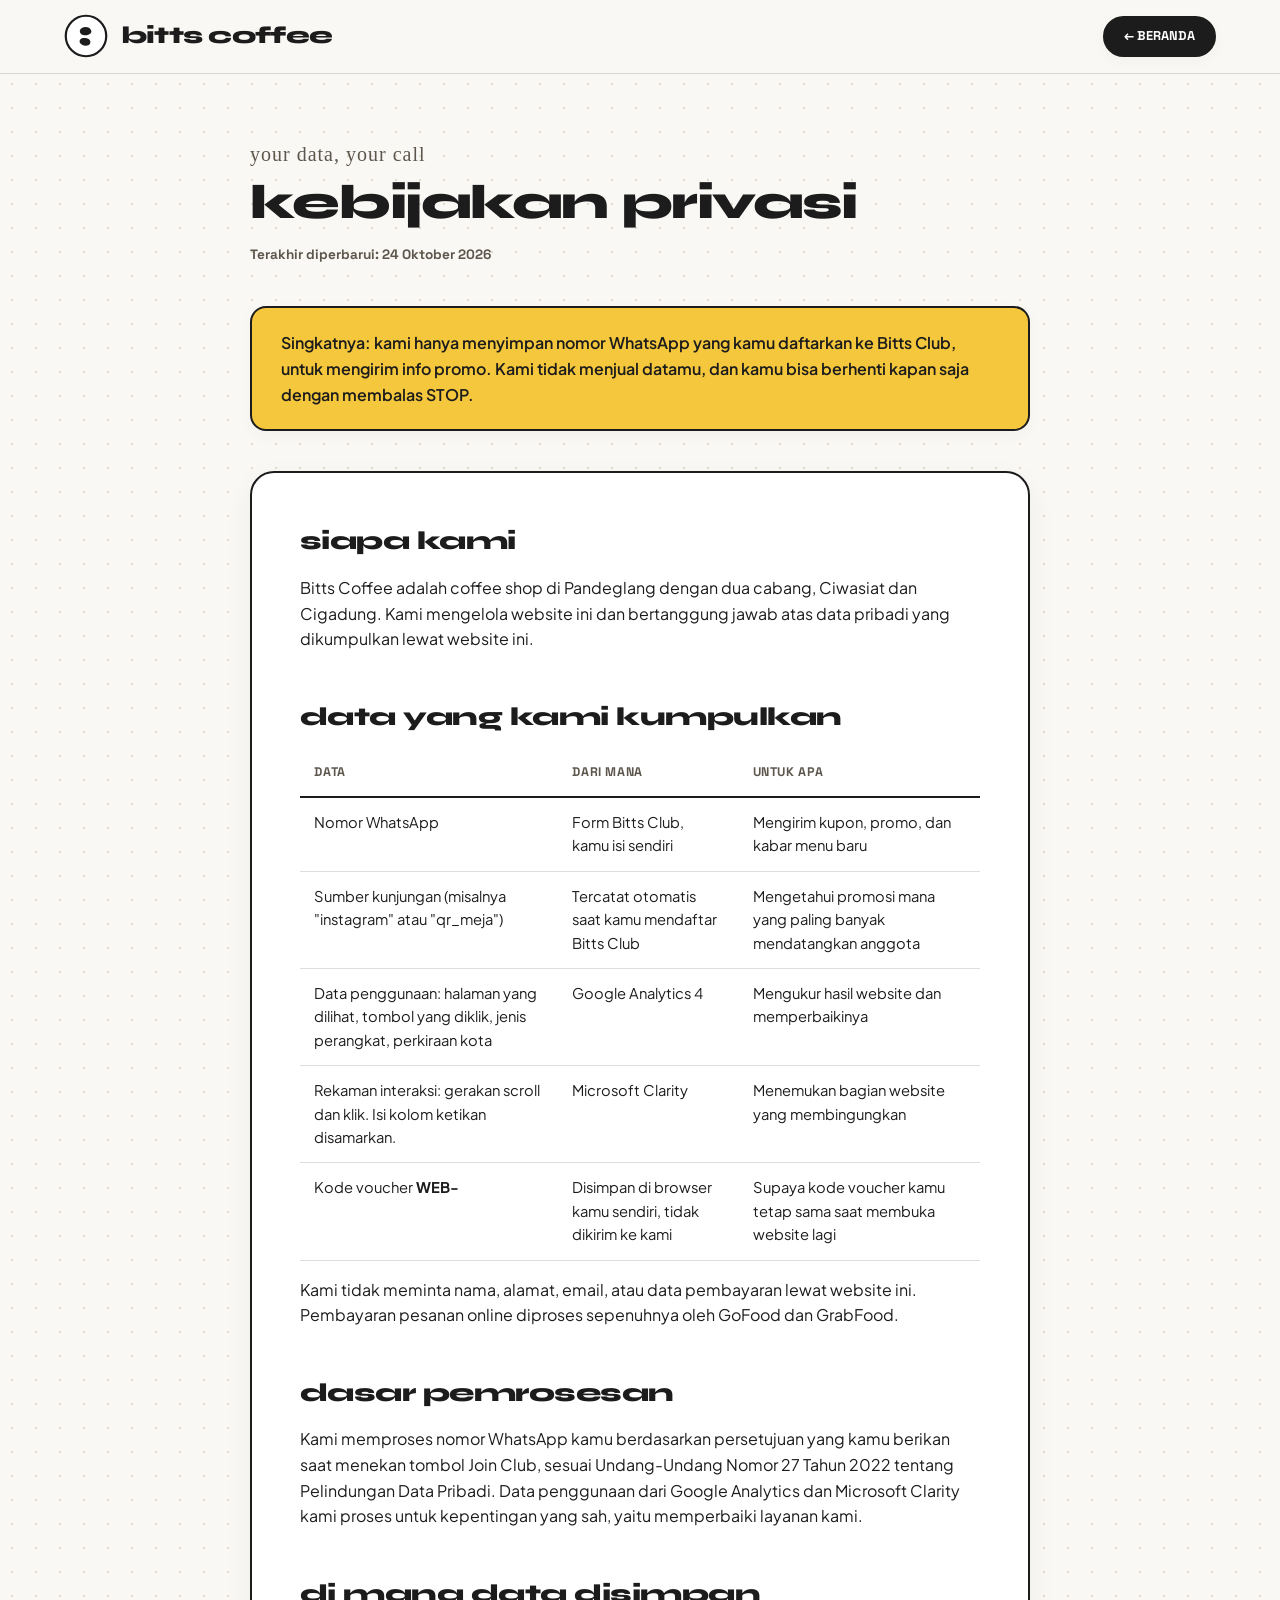
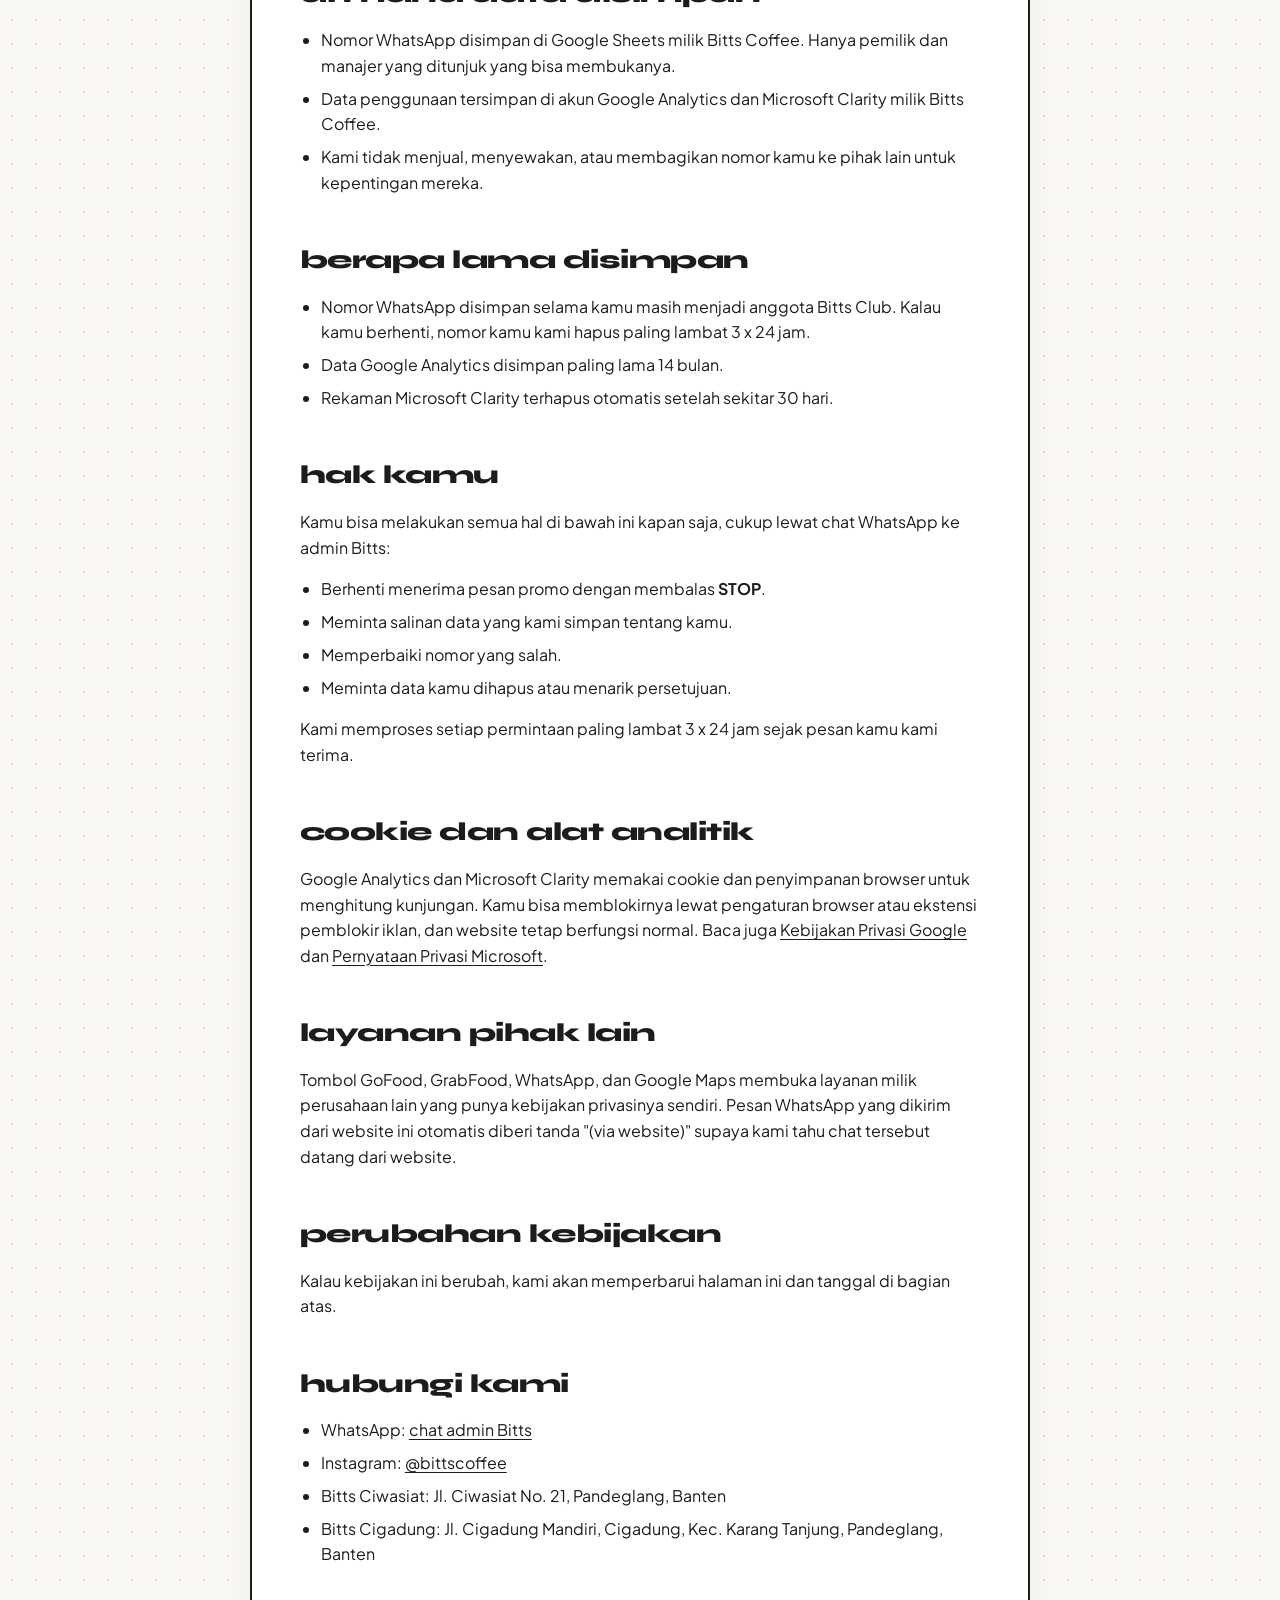
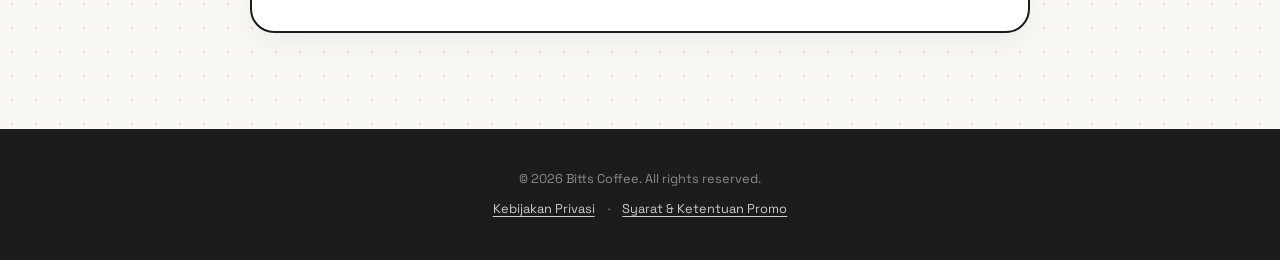
==== kebijakan-privasi.html @ a5402fc9 "Landing page Bitts Coffee dengan tracking konversi - Halaman utama: promo, menu, suasana, testimoni," ====
<!DOCTYPE html>
<html lang="id">
<head>
  <meta charset="UTF-8">
  <meta name="viewport" content="width=device-width, initial-scale=1.0">
  <title>Kebijakan Privasi | Bitts Coffee</title>
  <meta name="description" content="Data apa yang dikumpulkan website Bitts Coffee, untuk apa, dan cara kamu mengatur atau menghapusnya.">
  <meta name="theme-color" content="#1c1c1c">
  <link rel="canonical" href="https://bittscoffee.example/kebijakan-privasi.html">
  <link rel="icon" href="favicon.svg" type="image/svg+xml">
  <link rel="apple-touch-icon" href="apple-touch-icon.png">

  <!-- Google Fonts -->
  <link rel="preconnect" href="https://fonts.googleapis.com">
  <link rel="preconnect" href="https://fonts.gstatic.com" crossorigin>
  <link href="https://fonts.googleapis.com/css2?family=Permanent+Marker&family=Plus+Jakarta+Sans:wght@400;500;600;700&family=Syne:wght@700;800&family=Space+Grotesk:wght@500;700&display=swap" rel="stylesheet">

  <link rel="stylesheet" href="style.css">
</head>
<body>

  <header class="main-header legal-header">
    <div class="header-container">
      <a href="index.html" class="logo-group" aria-label="Bitts Coffee, kembali ke beranda">
        <svg viewBox="0 0 100 100" class="bitts-logo-svg" xmlns="http://www.w3.org/2000/svg" aria-hidden="true">
          <circle cx="50" cy="50" r="46" fill="#fff" stroke="#1c1c1c" stroke-width="5"/>
          <path d="M 36,38 C 38,28 58,26 62,38 C 64,44 54,50 44,48 C 36,46 36,40 36,38 Z" fill="#1c1c1c"/>
          <path d="M 37,58 C 42,52 60,54 60,64 C 60,72 48,74 41,70 C 35,66 34,62 37,58 Z" fill="#1c1c1c"/>
        </svg>
        <span class="logo-text">bitts coffee</span>
      </a>
      <a href="index.html" class="btn btn-black legal-back">← Beranda</a>
    </div>
  </header>

  <main class="legal-main">
    <div class="legal-container">
      <div class="legal-hero">
        <span class="section-tag font-marker">your data, your call</span>
        <h1 class="legal-title">kebijakan privasi</h1>
        <p class="legal-updated">Terakhir diperbarui: 24 Oktober 2026</p>
      </div>

      <p class="legal-summary">Singkatnya: kami hanya menyimpan nomor WhatsApp yang kamu daftarkan ke Bitts Club, untuk mengirim info promo. Kami tidak menjual datamu, dan kamu bisa berhenti kapan saja dengan membalas STOP.</p>

      <article class="legal-card card-neo">
        <h2 id="siapa-kami">siapa kami</h2>
        <p>Bitts Coffee adalah coffee shop di Pandeglang dengan dua cabang, Ciwasiat dan Cigadung. Kami mengelola website ini dan bertanggung jawab atas data pribadi yang dikumpulkan lewat website ini.</p>

        <h2 id="data">data yang kami kumpulkan</h2>
        <div class="legal-table-wrap">
          <table class="legal-table">
            <thead>
              <tr>
                <th>Data</th>
                <th>Dari mana</th>
                <th>Untuk apa</th>
              </tr>
            </thead>
            <tbody>
              <tr>
                <td data-label="Data">Nomor WhatsApp</td>
                <td data-label="Dari mana">Form Bitts Club, kamu isi sendiri</td>
                <td data-label="Untuk apa">Mengirim kupon, promo, dan kabar menu baru</td>
              </tr>
              <tr>
                <td data-label="Data">Sumber kunjungan (misalnya "instagram" atau "qr_meja")</td>
                <td data-label="Dari mana">Tercatat otomatis saat kamu mendaftar Bitts Club</td>
                <td data-label="Untuk apa">Mengetahui promosi mana yang paling banyak mendatangkan anggota</td>
              </tr>
              <tr>
                <td data-label="Data">Data penggunaan: halaman yang dilihat, tombol yang diklik, jenis perangkat, perkiraan kota</td>
                <td data-label="Dari mana">Google Analytics 4</td>
                <td data-label="Untuk apa">Mengukur hasil website dan memperbaikinya</td>
              </tr>
              <tr>
                <td data-label="Data">Rekaman interaksi: gerakan scroll dan klik. Isi kolom ketikan disamarkan.</td>
                <td data-label="Dari mana">Microsoft Clarity</td>
                <td data-label="Untuk apa">Menemukan bagian website yang membingungkan</td>
              </tr>
              <tr>
                <td data-label="Data">Kode voucher <strong>WEB-</strong></td>
                <td data-label="Dari mana">Disimpan di browser kamu sendiri, tidak dikirim ke kami</td>
                <td data-label="Untuk apa">Supaya kode voucher kamu tetap sama saat membuka website lagi</td>
              </tr>
            </tbody>
          </table>
        </div>
        <p>Kami tidak meminta nama, alamat, email, atau data pembayaran lewat website ini. Pembayaran pesanan online diproses sepenuhnya oleh GoFood dan GrabFood.</p>

        <h2 id="dasar">dasar pemrosesan</h2>
        <p>Kami memproses nomor WhatsApp kamu berdasarkan persetujuan yang kamu berikan saat menekan tombol Join Club, sesuai Undang-Undang Nomor 27 Tahun 2022 tentang Pelindungan Data Pribadi. Data penggunaan dari Google Analytics dan Microsoft Clarity kami proses untuk kepentingan yang sah, yaitu memperbaiki layanan kami.</p>

        <h2 id="penyimpanan">di mana data disimpan</h2>
        <ul>
          <li>Nomor WhatsApp disimpan di Google Sheets milik Bitts Coffee. Hanya pemilik dan manajer yang ditunjuk yang bisa membukanya.</li>
          <li>Data penggunaan tersimpan di akun Google Analytics dan Microsoft Clarity milik Bitts Coffee.</li>
          <li>Kami tidak menjual, menyewakan, atau membagikan nomor kamu ke pihak lain untuk kepentingan mereka.</li>
        </ul>

        <h2 id="lama-simpan">berapa lama disimpan</h2>
        <ul>
          <li>Nomor WhatsApp disimpan selama kamu masih menjadi anggota Bitts Club. Kalau kamu berhenti, nomor kamu kami hapus paling lambat 3 x 24 jam.</li>
          <li>Data Google Analytics disimpan paling lama 14 bulan.</li>
          <li>Rekaman Microsoft Clarity terhapus otomatis setelah sekitar 30 hari.</li>
        </ul>

        <h2 id="hak">hak kamu</h2>
        <p>Kamu bisa melakukan semua hal di bawah ini kapan saja, cukup lewat chat WhatsApp ke admin Bitts:</p>
        <ul>
          <li>Berhenti menerima pesan promo dengan membalas <strong>STOP</strong>.</li>
          <li>Meminta salinan data yang kami simpan tentang kamu.</li>
          <li>Memperbaiki nomor yang salah.</li>
          <li>Meminta data kamu dihapus atau menarik persetujuan.</li>
        </ul>
        <p>Kami memproses setiap permintaan paling lambat 3 x 24 jam sejak pesan kamu kami terima.</p>

        <h2 id="cookie">cookie dan alat analitik</h2>
        <p>Google Analytics dan Microsoft Clarity memakai cookie dan penyimpanan browser untuk menghitung kunjungan. Kamu bisa memblokirnya lewat pengaturan browser atau ekstensi pemblokir iklan, dan website tetap berfungsi normal. Baca juga <a href="https://policies.google.com/privacy" target="_blank" rel="noopener">Kebijakan Privasi Google</a> dan <a href="https://privacy.microsoft.com/id-id/privacystatement" target="_blank" rel="noopener">Pernyataan Privasi Microsoft</a>.</p>

        <h2 id="pihak-ketiga">layanan pihak lain</h2>
        <p>Tombol GoFood, GrabFood, WhatsApp, dan Google Maps membuka layanan milik perusahaan lain yang punya kebijakan privasinya sendiri. Pesan WhatsApp yang dikirim dari website ini otomatis diberi tanda "(via website)" supaya kami tahu chat tersebut datang dari website.</p>

        <h2 id="perubahan">perubahan kebijakan</h2>
        <p>Kalau kebijakan ini berubah, kami akan memperbarui halaman ini dan tanggal di bagian atas.</p>

        <h2 id="kontak">hubungi kami</h2>
        <ul>
          <li>WhatsApp: <a href="https://wa.me/6281234567890?text=Halo%20Bitts%20Coffee,%20saya%20ada%20pertanyaan%20soal%20data%20pribadi%20saya.%20(via%20website)" target="_blank" rel="noopener">chat admin Bitts</a></li>
          <li>Instagram: <a href="https://instagram.com/bittscoffee" target="_blank" rel="noopener">@bittscoffee</a></li>
          <li>Bitts Ciwasiat: Jl. Ciwasiat No. 21, Pandeglang, Banten</li>
          <li>Bitts Cigadung: Jl. Cigadung Mandiri, Cigadung, Kec. Karang Tanjung, Pandeglang, Banten</li>
        </ul>
      </article>
    </div>
  </main>

  <footer class="legal-footer">
    <div class="footer-bottom text-center">
      <p>&copy; 2026 Bitts Coffee. All rights reserved.</p>
      <p class="footer-legal">
        <a href="kebijakan-privasi.html" aria-current="page">Kebijakan Privasi</a>
        <span aria-hidden="true">·</span>
        <a href="syarat-ketentuan.html">Syarat &amp; Ketentuan Promo</a>
      </p>
    </div>
  </footer>

</body>
</html>
---- style.css ----
/* ==========================================================================
   BITTS COFFEE MAIN STYLESHEET
   Soft Premium Playful Modernist Aesthetic (Cream & Soft Charcoal)
   ========================================================================== */

/* --- Custom Properties & Tokens --- */
:root {
  --color-black: #1c1c1c; /* Soft charcoal instead of harsh pure black */
  --color-white: #FAF8F5; /* Warm creamy background */
  --color-card-bg: #ffffff; /* Pure white cards stand out on cream background */
  --color-grey-light: #f4eee3; /* Soft warm grey/beige */
  --color-grey-mid: #e4dacb;
  --color-grey-dark: #5c564c;
  --color-yellow: #f5c73c; /* Muted warm gold/yellow accent */
  
  --font-heading: 'Syne', sans-serif;
  --font-body: 'Plus Jakarta Sans', sans-serif;
  --font-accent: 'Permanent Marker', cursive;
  --font-mono: 'Space Grotesk', sans-serif;
  
  --border-thick: 2px solid var(--color-black);
  --border-thin: 1px solid rgba(28, 28, 28, 0.15);
  
  /* Soft blurred shadows for premium depth */
  --shadow-neo: 0 10px 30px rgba(28, 28, 28, 0.05);
  --shadow-neo-lg: 0 20px 45px rgba(28, 28, 28, 0.08);
  --shadow-neo-sm: 0 5px 15px rgba(28, 28, 28, 0.03);
  
  --transition-smooth: 0.4s cubic-bezier(0.16, 1, 0.3, 1);
  --transition-fast: 0.2s cubic-bezier(0.16, 1, 0.3, 1);
}

/* --- Global Reset & Base --- */
* {
  box-sizing: border-box;
  margin: 0;
  padding: 0;
  scroll-behavior: smooth;
}

body {
  font-family: var(--font-body);
  background-color: var(--color-white);
  /* Subtle dot-grid paper texture background */
  background-image: radial-gradient(#e4dacb 1.5px, transparent 1.5px);
  background-size: 24px 24px;
  color: var(--color-black);
  line-height: 1.6;
  overflow-x: hidden;
  -webkit-font-smoothing: antialiased;
}

a {
  color: inherit;
  text-decoration: none;
}

/* --- Typography Helper Classes --- */
.font-marker {
  font-family: var(--font-accent);
  letter-spacing: 0.05em;
}

.text-white { color: #ffffff !important; }
.text-light { color: #dddddd !important; }
.text-black { color: var(--color-black) !important; }
.bg-yellow { background-color: var(--color-yellow) !important; }
.bg-black { background-color: var(--color-black) !important; }
.bg-grey { background-color: var(--color-grey-light) !important; }
.text-center { text-align: center; }
.text-xl { font-size: 1.25rem; }

/* --- Scrollbar Customization --- */
::-webkit-scrollbar {
  width: 10px;
  height: 8px;
}
::-webkit-scrollbar-track {
  background: var(--color-white);
}
::-webkit-scrollbar-thumb {
  background: var(--color-grey-mid);
  border-radius: 10px;
}
::-webkit-scrollbar-thumb:hover {
  background: var(--color-grey-dark);
}

/* --- Buttons --- */
.btn {
  display: inline-block;
  padding: 0.9rem 2rem;
  font-family: var(--font-mono);
  font-weight: 700;
  text-transform: uppercase;
  border: var(--border-thick);
  border-radius: 50px; /* Fully rounded buttons for premium feel */
  cursor: pointer;
  transition: var(--transition-smooth);
  text-align: center;
}

.btn-black {
  background-color: var(--color-black);
  color: #ffffff;
  box-shadow: var(--shadow-neo-sm);
}
.btn-black:hover {
  background-color: var(--color-white);
  color: var(--color-black);
  transform: translateY(-3px);
  box-shadow: var(--shadow-neo);
}
.btn-black:active {
  transform: translateY(1px);
  box-shadow: var(--shadow-neo-sm);
}

.btn-white {
  background-color: #ffffff;
  color: var(--color-black);
  box-shadow: var(--shadow-neo-sm);
}
.btn-white:hover {
  background-color: var(--color-black);
  color: #ffffff;
  transform: translateY(-3px);
  box-shadow: var(--shadow-neo);
}
.btn-white:active {
  transform: translateY(1px);
  box-shadow: var(--shadow-neo-sm);
}

.btn-block {
  display: block;
  width: 100%;
}

/* --- Premium Soft Brutalist Card --- */
.card-neo {
  background-color: var(--color-card-bg);
  border: var(--border-thick);
  border-radius: 24px; /* Smooth rounded corners */
  box-shadow: var(--shadow-neo);
  transition: var(--transition-smooth);
}

/* --- Marquee Announcement --- */
.marquee-bar {
  background-color: var(--color-black);
  color: #ffffff;
  padding: 0.8rem 0;
  overflow: hidden;
  position: relative;
  display: flex;
}
.marquee-content {
  display: flex;
  white-space: nowrap;
  animation: marquee 30s linear infinite;
}
.marquee-content span {
  font-family: var(--font-mono);
  font-weight: 700;
  font-size: 0.85rem;
  letter-spacing: 0.15em;
  padding-right: 3rem;
}

@keyframes marquee {
  0% { transform: translate3d(0, 0, 0); }
  100% { transform: translate3d(-50%, 0, 0); }
}

/* --- Header --- */
.main-header {
  background-color: rgba(250, 248, 245, 0.85); /* Glassmorphic header */
  backdrop-filter: blur(12px);
  -webkit-backdrop-filter: blur(12px);
  border-bottom: var(--border-thin);
  position: sticky;
  top: 0;
  z-index: 100;
  transition: var(--transition-smooth);
}
.header-container {
  display: flex;
  justify-content: space-between;
  align-items: center;
  max-width: 1200px;
  margin: 0 auto;
  padding: 0.9rem 1.5rem;
}
.logo-group {
  display: flex;
  align-items: center;
  gap: 0.8rem;
}
.bitts-logo-svg {
  width: 44px;
  height: 44px;
  transition: transform var(--transition-smooth);
}
.logo-group:hover .bitts-logo-svg {
  transform: rotate(15deg) scale(1.05);
}
.logo-text {
  font-family: var(--font-heading);
  font-weight: 800;
  font-size: 1.5rem;
  letter-spacing: -0.03em;
  text-transform: lowercase;
}
.nav-menu {
  display: flex;
  gap: 2rem;
}
.nav-link {
  font-family: var(--font-mono);
  font-weight: 700;
  text-transform: uppercase;
  font-size: 0.9rem;
  color: var(--color-grey-dark);
  transition: var(--transition-fast);
  padding: 0.3rem 0;
}
.nav-link:hover {
  color: var(--color-black);
}
.cta-nav {
  padding: 0.5rem 1.4rem;
  font-size: 0.8rem;
}

/* --- Mobile Menu Toggle --- */
.mobile-menu-toggle {
  display: none;
  flex-direction: column;
  justify-content: space-between;
  width: 26px;
  height: 18px;
  background: transparent;
  border: none;
  cursor: pointer;
  z-index: 101;
}
.mobile-menu-toggle span {
  width: 100%;
  height: 2.5px;
  background-color: var(--color-black);
  transition: transform var(--transition-fast);
}
.mobile-menu-toggle.active span:nth-child(1) {
  transform: translateY(7.5px) rotate(45deg);
}
.mobile-menu-toggle.active span:nth-child(2) {
  opacity: 0;
}
.mobile-menu-toggle.active span:nth-child(3) {
  transform: translateY(-7.5px) rotate(-45deg);
}

.mobile-nav {
  display: none;
  position: fixed;
  top: 69px;
  left: 0;
  width: 100%;
  background-color: var(--color-white);
  border-bottom: var(--border-thin);
  padding: 2.5rem 2rem;
  flex-direction: column;
  gap: 1.5rem;
  z-index: 99;
  box-shadow: 0 15px 30px rgba(0,0,0,0.05);
}
.mobile-link {
  font-family: var(--font-mono);
  font-weight: 700;
  text-transform: uppercase;
  font-size: 1.2rem;
  border-bottom: 1px solid rgba(28,28,28,0.05);
  padding-bottom: 0.5rem;
}

/* --- Hero Section --- */
.hero-section {
  padding: 6rem 1.5rem;
  background: transparent;
}
.hero-container {
  display: grid;
  grid-template-columns: 1.1fr 0.9fr;
  align-items: center;
  gap: 4rem;
  max-width: 1200px;
  margin: 0 auto;
}
.hero-slogan {
  font-family: var(--font-accent);
  font-size: 1.5rem;
  text-transform: lowercase;
  color: var(--color-black);
  margin-bottom: 0.8rem;
  position: relative;
  display: inline-block;
}
.hero-slogan::after {
  content: '';
  position: absolute;
  bottom: -4px;
  left: 0;
  width: 80px;
  height: 3px;
  background-color: var(--color-yellow);
  border-radius: 2px;
}
.hero-title {
  font-family: var(--font-heading);
  font-weight: 800;
  font-size: 5.5rem;
  line-height: 0.9;
  letter-spacing: -0.04em;
  text-transform: lowercase;
  margin-bottom: 2rem;
}
.hero-desc {
  font-size: 1.15rem;
  max-width: 500px;
  color: var(--color-grey-dark);
  margin-bottom: 2.5rem;
}
.hero-buttons {
  display: flex;
  gap: 1.5rem;
}

/* Hero Polaroid Card Graphics */
.hero-graphics {
  position: relative;
  display: flex;
  justify-content: center;
  align-items: center;
  min-width: 0; /* Let the grid column shrink below the card width on phones */
}
.polaroid-hero {
  transform: rotate(3deg);
  width: 350px;
  max-width: 85%;
  padding: 1.2rem 1.2rem 3.5rem 1.2rem;
  box-shadow: var(--shadow-neo-lg);
  background-color: #ffffff;
  border: var(--border-thick);
  border-radius: 20px;
  transition: var(--transition-smooth);
}
.polaroid-hero:hover {
  transform: rotate(0deg) scale(1.03);
}
.polaroid-hero img {
  width: 100%;
  height: auto; /* Override the height attribute so aspect-ratio applies */
  aspect-ratio: 1.05;
  object-fit: cover;
  border-radius: 12px;
  border: var(--border-thin);
  /* Full colorful images, no grayscale filter */
}
.polaroid-caption {
  font-size: 1.3rem;
  text-align: center;
  margin-top: 1.5rem;
  color: var(--color-black);
}

/* Dynamic Stickers */
.sticker-badge {
  position: absolute;
  padding: 0.8rem;
  border: var(--border-thick);
  border-radius: 50%;
  width: 95px;
  height: 95px;
  display: flex;
  align-items: center;
  justify-content: center;
  font-family: var(--font-mono);
  font-weight: 700;
  font-size: 0.7rem;
  text-align: center;
  box-shadow: var(--shadow-neo-sm);
  background-color: #ffffff;
  z-index: 2;
}
.sticker-top {
  top: -20px;
  right: -10px;
}
.sticker-bottom {
  bottom: 10px;
  left: -30px;
}
.sticker-rotate-cw {
  animation: rotate-cw 12s linear infinite;
}
.sticker-rotate-ccw {
  animation: rotate-ccw 10s linear infinite;
}

@keyframes rotate-cw {
  from { transform: rotate(0deg); }
  to { transform: rotate(360deg); }
}
@keyframes rotate-ccw {
  from { transform: rotate(360deg); }
  to { transform: rotate(0deg); }
}

/* --- Common Section Styling --- */
section {
  padding: 6.5rem 1.5rem;
}
.section-container {
  max-width: 1200px;
  margin: 0 auto;
}
.section-header {
  margin-bottom: 4.5rem;
}
.flex-header {
  display: flex;
  justify-content: space-between;
  align-items: flex-end;
  gap: 2rem;
  flex-wrap: wrap;
}
.section-tag {
  font-size: 1.25rem;
  color: var(--color-grey-dark);
  display: block;
  margin-bottom: 0.5rem;
}
.section-title {
  font-family: var(--font-heading);
  font-weight: 800;
  font-size: 3rem;
  letter-spacing: -0.03em;
  text-transform: lowercase;
}
.section-subtitle {
  font-size: 1.1rem;
  color: var(--color-grey-dark);
  max-width: 600px;
  margin: 0.8rem auto 0 auto;
}

/* --- Promos Section --- */
.promo-section {
  background-color: var(--color-grey-light);
  border-top: var(--border-thin);
  border-bottom: var(--border-thin);
}
.promo-grid {
  display: grid;
  grid-template-columns: 1fr 1fr;
  gap: 3rem;
}
.promo-card {
  padding: 3.5rem;
  display: flex;
  flex-direction: column;
  justify-content: space-between;
  min-height: 440px;
  position: relative;
  overflow: hidden;
}

.promo-badge-yellow {
  display: inline-block;
  background-color: var(--color-yellow);
  color: var(--color-black);
  border: var(--border-thin);
  border-radius: 30px;
  padding: 0.4rem 1.2rem;
  font-family: var(--font-mono);
  font-weight: 700;
  font-size: 0.85rem;
  align-self: flex-start;
  margin-bottom: 1.5rem;
  box-shadow: 2px 2px 0px rgba(0,0,0,0.1);
}
.promo-badge-white {
  display: inline-block;
  background-color: #ffffff;
  color: var(--color-black);
  border: var(--border-thin);
  border-radius: 30px;
  padding: 0.4rem 1.2rem;
  font-family: var(--font-mono);
  font-weight: 700;
  font-size: 0.85rem;
  align-self: flex-start;
  margin-bottom: 1.5rem;
  box-shadow: 2px 2px 0px rgba(0,0,0,0.1);
}

.promo-card-title {
  font-family: var(--font-heading);
  font-weight: 800;
  font-size: 2.2rem;
  line-height: 1.1;
  margin-bottom: 1.2rem;
}
.promo-discount-wrapper {
  display: flex;
  align-items: baseline;
  gap: 0.5rem;
  margin: 1rem 0 2rem 0;
}
.promo-discount-num {
  font-size: 5.5rem;
  font-family: var(--font-heading);
  font-weight: 800;
  line-height: 1;
}
.strike-outline {
  color: #ffffff;
  -webkit-text-stroke: 1.5px var(--color-black);
}
.promo-discount-label {
  font-family: var(--font-mono);
  font-weight: 700;
  font-size: 1.1rem;
  letter-spacing: 0.05em;
}
.promo-card-desc {
  font-size: 1.05rem;
  margin-bottom: 2.5rem;
  color: var(--color-grey-dark);
}
.promo-card.bg-black .promo-card-desc {
  color: #cccccc;
}

.promo-footer {
  display: flex;
  justify-content: space-between;
  align-items: center;
  border-top: 1px solid rgba(28, 28, 28, 0.1);
  padding-top: 2rem;
  margin-top: auto;
}
.promo-card.bg-black .promo-footer {
  border-top-color: rgba(255, 255, 255, 0.1);
}
.promo-terms {
  font-size: 0.85rem;
  font-style: italic;
  opacity: 0.7;
  text-decoration: underline;
  text-underline-offset: 3px;
}
.promo-terms:hover {
  opacity: 1;
}
.promo-cta-btn {
  background-color: var(--color-black);
  color: #ffffff;
  padding: 0.6rem 1.4rem;
  font-family: var(--font-mono);
  font-weight: 700;
  font-size: 0.85rem;
  text-transform: uppercase;
  border: var(--border-thick);
  border-radius: 30px;
  box-shadow: var(--shadow-neo-sm);
  transition: var(--transition-fast);
  cursor: pointer;
}
.promo-cta-btn:hover {
  background-color: var(--color-yellow);
  color: var(--color-black);
  transform: translateY(-2px);
}
.promo-card.bg-black .promo-cta-btn {
  background-color: #ffffff;
  color: var(--color-black);
}
.promo-card.bg-black .promo-cta-btn:hover {
  background-color: var(--color-yellow);
  color: var(--color-black);
  border-color: var(--color-yellow);
}

/* --- Menu Section --- */
/* Interactive Discount Calculator Widget */
.promo-calculator-widget {
  background: #ffffff;
  border: var(--border-thick);
  border-radius: 16px;
  padding: 1.2rem 1.8rem;
  box-shadow: var(--shadow-neo-sm);
}
.calculator-label {
  font-family: var(--font-mono);
  font-weight: 700;
  font-size: 0.8rem;
  display: block;
  margin-bottom: 0.6rem;
  text-transform: uppercase;
  letter-spacing: 0.05em;
  color: var(--color-grey-dark);
}
.calculator-toggles {
  display: flex;
  gap: 1.5rem;
  flex-wrap: wrap;
}
.toggle-container {
  position: relative;
  display: flex;
  align-items: center;
  gap: 0.6rem;
  font-family: var(--font-body);
  font-weight: 700;
  font-size: 0.9rem;
  cursor: pointer;
}
.calc-checkbox {
  /* Visually hidden but still reachable with the keyboard */
  position: absolute;
  width: 1px;
  height: 1px;
  opacity: 0;
  pointer-events: none;
}
.calc-checkbox:focus-visible + .toggle-custom {
  outline: 3px solid var(--color-yellow);
  outline-offset: 2px;
}
.toggle-custom {
  width: 20px;
  height: 20px;
  border: 2px solid var(--color-black);
  border-radius: 6px;
  display: inline-block;
  position: relative;
  background-color: var(--color-white);
  transition: var(--transition-fast);
}
.calc-checkbox:checked + .toggle-custom {
  background-color: var(--color-yellow);
}
.calc-checkbox:checked + .toggle-custom::after {
  content: '✓';
  position: absolute;
  top: 50%;
  left: 50%;
  transform: translate(-50%, -50%);
  font-size: 0.8rem;
  font-weight: bold;
  color: var(--color-black);
}
.calculator-note {
  font-size: 0.75rem;
  color: var(--color-grey-dark);
  margin-top: 0.6rem;
}

/* Menu Tabs */
.menu-tabs {
  display: flex;
  gap: 1rem;
  margin-bottom: 3.5rem;
  flex-wrap: wrap;
}
.menu-tab-btn {
  background-color: #ffffff;
  border: var(--border-thick);
  border-radius: 30px;
  padding: 0.6rem 1.6rem;
  font-family: var(--font-mono);
  font-weight: 700;
  cursor: pointer;
  box-shadow: var(--shadow-neo-sm);
  transition: var(--transition-fast);
  text-transform: uppercase;
  font-size: 0.85rem;
}
.menu-tab-btn:hover {
  transform: translateY(-2px);
  box-shadow: var(--shadow-neo);
}
.menu-tab-btn.active {
  background-color: var(--color-black);
  color: #ffffff;
  box-shadow: none;
}

/* Menu Grid */
.menu-grid {
  display: grid;
  grid-template-columns: repeat(auto-fill, minmax(min(350px, 100%), 1fr));
  gap: 3rem;
}
.menu-card {
  display: flex;
  flex-direction: column;
  overflow: hidden;
}
.menu-card-img-wrapper {
  position: relative;
  overflow: hidden;
  height: 220px;
}
.menu-card-img-wrapper img {
  width: 100%;
  height: 100%;
  object-fit: cover;
  transition: transform var(--transition-smooth);
  /* Colored images, appetizing and warm */
}
.menu-card:hover .menu-card-img-wrapper img {
  transform: scale(1.06);
}

.menu-item-tag {
  position: absolute;
  top: 15px;
  left: 15px;
  border: var(--border-thick);
  border-radius: 30px;
  padding: 0.3rem 1rem;
  font-family: var(--font-mono);
  font-weight: 700;
  font-size: 0.75rem;
  box-shadow: 2px 2px 0px rgba(0,0,0,0.1);
}
.sweets-tag { background-color: var(--color-yellow); color: var(--color-black); }
.signature-tag { background-color: var(--color-black); color: #ffffff; border-color: var(--color-black); }
.bitter-tag { background-color: #ffffff; color: var(--color-black); }
.bold-tag { background-color: #ff6b6b; color: #ffffff; }

.menu-card-info {
  padding: 2rem;
  display: flex;
  flex-direction: column;
  flex-grow: 1;
}
.menu-title-row {
  display: flex;
  flex-direction: column;
  align-items: flex-start;
  gap: 0.4rem;
  margin-bottom: 1rem;
}
.menu-item-name {
  font-family: var(--font-body);
  font-weight: 700;
  font-size: 1.35rem;
  text-transform: none; /* Keep natural capitalization for readability */
  letter-spacing: -0.01em;
  color: var(--color-black);
}
.menu-item-price {
  font-family: var(--font-mono);
  font-weight: 700;
  font-size: 1.15rem;
  white-space: nowrap;
}
.menu-item-price.price-discounted {
  color: #1aa053; /* Soft rich green instead of generic neon green */
}
.price-old {
  text-decoration: line-through;
  opacity: 0.4;
  margin-right: 0.4rem;
  font-size: 0.9rem;
}

.menu-item-desc {
  font-size: 0.95rem;
  color: var(--color-grey-dark);
  margin-bottom: 2rem;
  flex-grow: 1;
}

.menu-card-footer {
  display: flex;
  justify-content: space-between;
  align-items: center;
  border-top: 1px solid rgba(28, 28, 28, 0.08);
  padding-top: 1.2rem;
}
.menu-item-taste {
  font-size: 0.75rem;
  font-weight: 700;
  color: var(--color-grey-dark);
  text-transform: uppercase;
}
.menu-order-btn {
  font-family: var(--font-mono);
  font-weight: 700;
  font-size: 0.85rem;
  text-transform: uppercase;
  border: var(--border-thick);
  border-radius: 30px;
  padding: 0.5rem 1.2rem;
  box-shadow: var(--shadow-neo-sm);
  background-color: #ffffff;
  transition: var(--transition-fast);
}
.menu-order-btn:hover {
  background-color: var(--color-black);
  color: #ffffff;
  transform: translateY(-2px);
  box-shadow: var(--shadow-neo-sm);
}

/* --- Suasana (Real Vibes) Gallery --- */
.suasana-section {
  overflow: hidden;
}
.gallery-scroll-container {
  display: flex;
  gap: 3rem;
  overflow-x: auto;
  padding: 2rem 1rem 3.5rem 1rem;
  scroll-snap-type: x mandatory;
}
.polaroid-card {
  flex: 0 0 380px;
  scroll-snap-align: center;
  background-color: #ffffff;
  border: var(--border-thick);
  border-radius: 20px;
  padding: 1.2rem 1.2rem 3.5rem 1.2rem;
  box-shadow: var(--shadow-neo);
  transition: var(--transition-smooth);
}
.polaroid-card:nth-child(even) {
  transform: rotate(-1.5deg);
}
.polaroid-card:nth-child(odd) {
  transform: rotate(1.5deg);
}
.polaroid-card:hover {
  transform: scale(1.03) rotate(0deg);
  box-shadow: var(--shadow-neo-lg);
  z-index: 10;
}
.polaroid-img-wrapper {
  width: 100%;
  aspect-ratio: 1.1;
  border-radius: 12px;
  border: var(--border-thin);
  overflow: hidden;
  background-color: var(--color-grey-light);
}
.polaroid-img-wrapper img {
  width: 100%;
  height: 100%;
  object-fit: cover;
  /* Colorful and appetizing images */
}

/* Gen Z Censor Eye Bar */
.position-relative {
  position: relative;
}
.censor-overlay {
  position: absolute;
  top: 0;
  left: 0;
  width: 100%;
  height: 100%;
  display: flex;
  align-items: center;
  justify-content: center;
  pointer-events: none;
}
.censor-bar {
  background-color: var(--color-black);
  color: #ffffff;
  padding: 0.6rem 2.2rem;
  font-family: var(--font-mono);
  font-weight: 700;
  font-size: 0.8rem;
  letter-spacing: 0.18em;
  transform: rotate(-5deg);
  box-shadow: 4px 4px 0px var(--color-yellow);
  border-radius: 4px;
}

.polaroid-caption {
  font-family: var(--font-accent);
  font-size: 1.25rem;
  text-align: center;
  margin-top: 1.8rem;
  color: var(--color-black);
  text-transform: lowercase;
}
.gallery-hint {
  font-family: var(--font-mono);
  font-size: 0.85rem;
  color: var(--color-grey-dark);
  margin-top: 1rem;
  font-weight: 700;
}

/* --- Coffee Origin Beans Section --- */
.beans-section {
  background-color: var(--color-grey-light);
  border-top: var(--border-thin);
  border-bottom: var(--border-thin);
}
.beans-grid {
  display: grid;
  grid-template-columns: repeat(3, 1fr);
  gap: 2.5rem;
}
.bean-card {
  padding: 2.5rem;
  display: flex;
  flex-direction: column;
  justify-content: space-between;
}
.bean-card:hover {
  transform: translateY(-5px);
  box-shadow: var(--shadow-neo-lg);
}
.bean-name {
  font-family: var(--font-heading);
  font-weight: 800;
  font-size: 1.8rem;
  text-transform: lowercase;
  margin-bottom: 0.2rem;
}
.bean-origin {
  font-size: 0.9rem;
  opacity: 0.6;
  text-transform: lowercase;
}
.bean-divider {
  height: 2px;
  background-color: rgba(28, 28, 28, 0.15);
  margin: 1.5rem 0;
}
.bean-details {
  display: flex;
  flex-direction: column;
  gap: 0.8rem;
  margin-bottom: 2rem;
}
.detail-row {
  display: flex;
  justify-content: space-between;
  gap: 1rem;
  font-size: 0.95rem;
}
.detail-row strong {
  text-align: right;
}
.detail-row span {
  font-family: var(--font-mono);
  font-weight: 700;
  opacity: 0.6;
}
.bean-tag {
  align-self: flex-start;
  border: var(--border-thick);
  border-radius: 30px;
  padding: 0.3rem 1rem;
  font-size: 0.75rem;
  box-shadow: 2px 2px 0px rgba(0,0,0,0.1);
}

/* --- Location & Open Hours Section --- */
.location-layout {
  display: grid;
  grid-template-columns: 0.9fr 1.1fr;
  gap: 3.5rem;
  margin-top: 3rem;
}
.location-info-panel {
  padding: 3rem;
}
.location-tabs {
  display: flex;
  gap: 0.8rem;
  border-bottom: 1px solid rgba(28, 28, 28, 0.1);
  padding-bottom: 1.2rem;
  margin-bottom: 2.2rem;
}
.location-tab-btn {
  background: none;
  border: var(--border-thick);
  border-radius: 30px;
  padding: 0.5rem 1.2rem;
  font-family: var(--font-mono);
  font-weight: 700;
  cursor: pointer;
  transition: var(--transition-fast);
  text-transform: uppercase;
  font-size: 0.85rem;
}
.location-tab-btn:hover {
  background-color: var(--color-grey-light);
}
.location-tab-btn.active {
  background-color: var(--color-black);
  color: #ffffff;
}

.branch-content {
  display: none;
}
.branch-content.active {
  display: block;
  animation: fadeIn var(--transition-fast) forwards;
}

@keyframes fadeIn {
  from { opacity: 0; transform: translateY(5px); }
  to { opacity: 1; transform: translateY(0); }
}

.branch-title {
  font-family: var(--font-heading);
  font-weight: 800;
  font-size: 1.8rem;
  text-transform: lowercase;
  margin-bottom: 1.5rem;
}
.branch-detail-item {
  margin-bottom: 1.8rem;
}
.detail-label {
  font-family: var(--font-mono);
  font-weight: 700;
  font-size: 0.8rem;
  opacity: 0.5;
  display: block;
  text-transform: uppercase;
  margin-bottom: 0.3rem;
  letter-spacing: 0.05em;
}
.detail-text {
  font-size: 1.05rem;
  font-weight: 600;
}

.location-map-panel {
  overflow: hidden;
  height: 480px;
  position: relative;
}
.map-iframe {
  width: 100%;
  height: 100%;
  border: none;
  display: none;
  filter: sepia(0.2) contrast(1.05); /* Softer sepia-tint instead of hard cold grayscale */
  border-radius: 20px;
}
.map-iframe.active {
  display: block;
}

/* --- Newsletter / Campaign Join --- */
.campaign-cta-section {
  padding: 6.5rem 1.5rem;
}
.cta-container {
  padding: 4.5rem;
  text-align: center;
  max-width: 1000px;
  margin: 0 auto;
}
.cta-title {
  font-family: var(--font-heading);
  font-weight: 800;
  font-size: 2.6rem;
  text-transform: lowercase;
  margin-bottom: 1.2rem;
}
.cta-desc {
  max-width: 600px;
  margin: 0 auto 2.5rem auto;
  font-size: 1.1rem;
}
.cta-form {
  display: flex;
  max-width: 600px;
  margin: 0 auto;
  gap: 1rem;
}
.cta-input {
  flex-grow: 1;
  padding: 1rem 1.8rem;
  border: var(--border-thick);
  border-radius: 50px;
  font-family: var(--font-body);
  font-weight: 600;
  font-size: 1rem;
  outline: none;
  background-color: #ffffff;
  color: var(--color-black);
  transition: var(--transition-fast);
}
.cta-input:focus {
  background-color: var(--color-grey-light);
  border-color: var(--color-black);
}
.cta-submit-btn {
  white-space: nowrap;
}

/* --- Footer --- */
.main-footer {
  background-color: var(--color-black);
  color: #ffffff;
  padding: 5.5rem 1.5rem 2.5rem 1.5rem;
}
.footer-container {
  max-width: 1200px;
  margin: 0 auto;
  display: grid;
  grid-template-columns: 1.5fr 1fr 1fr;
  gap: 4rem;
  border-bottom: 1px solid rgba(255, 255, 255, 0.10);
  padding-bottom: 4.5rem;
}
.footer-brand {
  display: flex;
  flex-direction: column;
  gap: 1.5rem;
}
.white-logo circle {
  stroke: #ffffff;
}
.white-logo path {
  fill: #ffffff;
}
.footer-slogan {
  font-family: var(--font-accent);
  font-size: 1.3rem;
  color: #ffffff;
  opacity: 0.8;
}
.footer-heading {
  font-family: var(--font-mono);
  font-weight: 700;
  font-size: 0.85rem;
  text-transform: uppercase;
  margin-bottom: 1.8rem;
  letter-spacing: 0.08em;
  color: var(--color-yellow);
}
.footer-links, .footer-socials {
  display: flex;
  flex-direction: column;
  gap: 0.8rem;
}
.footer-link {
  font-size: 0.95rem;
  color: #cccccc;
  transition: var(--transition-fast);
}
.footer-link:hover {
  color: var(--color-yellow);
  transform: translateX(4px);
}
.flex-align {
  display: flex;
  align-items: center;
  gap: 0.6rem;
}
.footer-bottom {
  max-width: 1200px;
  margin: 2.5rem auto 0 auto;
  font-family: var(--font-mono);
  font-size: 0.8rem;
  color: #8a8a8a;
}
.footer-legal {
  margin-top: 0.6rem;
  display: flex;
  justify-content: center;
  flex-wrap: wrap;
  gap: 0.4rem 0.8rem;
}
.footer-legal a {
  color: #cccccc;
  text-decoration: underline;
  text-underline-offset: 3px;
}
.footer-legal a:hover {
  color: var(--color-yellow);
}

/* --- Testimonials Section --- */
.testimonials-section {
  background-color: transparent;
}
.testimonials-grid {
  display: grid;
  grid-template-columns: repeat(3, 1fr);
  gap: 2.5rem;
  margin-top: 2rem;
}
.testimonial-card {
  padding: 2.5rem;
  display: flex;
  flex-direction: column;
  justify-content: space-between;
  position: relative;
}
.testimonial-card:hover {
  transform: translateY(-5px);
  box-shadow: var(--shadow-neo-lg);
}
.quote-icon {
  font-family: var(--font-heading);
  font-size: 5rem;
  line-height: 1;
  color: var(--color-yellow);
  position: absolute;
  top: 15px;
  right: 25px;
  opacity: 0.15;
  pointer-events: none;
}
.testimonial-quote {
  font-size: 1.05rem;
  color: var(--color-black);
  font-weight: 600;
  margin-bottom: 2rem;
  position: relative;
  z-index: 2;
}
.testimonial-author {
  display: flex;
  align-items: center;
  gap: 1rem;
  border-top: 1px solid rgba(28, 28, 28, 0.08);
  padding-top: 1.2rem;
}
.author-avatar {
  width: 45px;
  height: 45px;
  border-radius: 50%;
  border: 2px solid var(--color-black);
  display: flex;
  align-items: center;
  justify-content: center;
  font-family: var(--font-mono);
  font-weight: 700;
  font-size: 0.9rem;
  box-shadow: 2px 2px 0px rgba(0,0,0,0.1);
}
.author-info {
  display: flex;
  flex-direction: column;
}
.author-name {
  font-weight: 700;
  font-size: 0.95rem;
}
.author-role {
  font-size: 0.8rem;
  color: var(--color-grey-dark);
}
.reviews-cta {
  text-align: center;
  margin-top: 3rem;
}

/* --- Space Booking Section --- */
.booking-section {
  background-color: transparent;
}
.booking-grid {
  display: grid;
  grid-template-columns: repeat(2, 1fr);
  gap: 3rem;
  margin-top: 2rem;
}
.booking-card {
  display: flex;
  flex-direction: column;
  overflow: hidden;
}
.booking-img-wrapper {
  height: 250px;
  overflow: hidden;
  border-bottom: var(--border-thick);
}
.booking-img-wrapper img {
  width: 100%;
  height: 100%;
  object-fit: cover;
  transition: transform var(--transition-smooth);
}
.booking-card:hover .booking-img-wrapper img {
  transform: scale(1.05);
}
.booking-info {
  padding: 2.5rem;
  display: flex;
  flex-direction: column;
  flex-grow: 1;
}
.booking-title {
  font-family: var(--font-heading);
  font-weight: 800;
  font-size: 1.6rem;
  margin-bottom: 1rem;
  text-transform: lowercase;
}
.booking-desc {
  font-size: 0.95rem;
  color: var(--color-grey-dark);
  margin-bottom: 1.5rem;
}
.booking-features {
  list-style: none;
  margin-bottom: 2.5rem;
  display: flex;
  flex-direction: column;
  gap: 0.5rem;
}
.booking-features li {
  font-weight: 700;
  font-size: 0.9rem;
  color: var(--color-black);
}

/* --- Delivery Modal Backdrop --- */
.delivery-modal-backdrop {
  position: fixed;
  top: 0;
  left: 0;
  width: 100%;
  height: 100%;
  background-color: rgba(28, 28, 28, 0.4);
  backdrop-filter: blur(8px);
  -webkit-backdrop-filter: blur(8px);
  display: none; /* Hidden by default */
  align-items: center;
  justify-content: center;
  z-index: 1000;
  opacity: 0;
  transition: opacity 0.3s cubic-bezier(0.16, 1, 0.3, 1);
}
.delivery-modal-backdrop.active {
  display: flex;
  opacity: 1;
}
.delivery-modal-content {
  background: #ffffff;
  padding: 3.5rem 3rem 3rem 3rem;
  width: 90%;
  max-width: 550px;
  position: relative;
  text-align: center;
  border-radius: 24px;
  transform: scale(0.95);
  transition: transform 0.3s cubic-bezier(0.16, 1, 0.3, 1);
}
.delivery-modal-backdrop.active .delivery-modal-content {
  transform: scale(1);
}
.modal-close-btn {
  position: absolute;
  top: 20px;
  right: 20px;
  background: none;
  border: none;
  font-size: 2.2rem;
  cursor: pointer;
  color: var(--color-grey-dark);
  transition: var(--transition-fast);
  line-height: 1;
}
.modal-close-btn:hover {
  color: var(--color-black);
  transform: scale(1.1);
}
.modal-title {
  font-size: 2.2rem;
  margin-bottom: 0.5rem;
  text-transform: lowercase;
}
.modal-subtitle {
  font-size: 1rem;
  color: var(--color-grey-dark);
  margin-bottom: 2rem;
}
.modal-branches-grid {
  display: flex;
  flex-direction: column;
  gap: 1.5rem;
}
.modal-branch-card {
  border: 1px solid rgba(28, 28, 28, 0.08);
  border-radius: 16px;
  padding: 1.5rem;
  background-color: var(--color-white);
  text-align: left;
}
.modal-branch-name {
  font-family: var(--font-mono);
  font-weight: 700;
  font-size: 1.1rem;
  margin-bottom: 0.8rem;
  color: var(--color-black);
}
.modal-btn-row {
  display: flex;
  gap: 1rem;
}
.btn-delivery {
  flex: 1;
  padding: 0.8rem 1rem;
  font-family: var(--font-mono);
  font-weight: 700;
  text-transform: uppercase;
  font-size: 0.8rem;
  letter-spacing: 0.05em;
  border-radius: 50px;
  border: var(--border-thick);
  text-align: center;
  cursor: pointer;
  transition: var(--transition-fast);
  box-shadow: var(--shadow-neo-sm);
}
.btn-delivery.gofood {
  background-color: #e02f2f; /* Premium soft red */
  color: #ffffff;
  border-color: #e02f2f;
}
.btn-delivery.gofood:hover {
  background-color: #ffffff;
  color: #e02f2f;
  transform: translateY(-2px);
}
.btn-delivery.grabfood {
  background-color: #00a144; /* Premium soft green */
  color: #ffffff;
  border-color: #00a144;
}
.btn-delivery.grabfood:hover {
  background-color: #ffffff;
  color: #00a144;
  transform: translateY(-2px);
}
.modal-footer-note {
  font-size: 0.8rem;
  color: var(--color-grey-dark);
  margin-top: 2rem;
  font-style: italic;
}

/* --- Voucher Modal --- */
.voucher-code {
  font-family: var(--font-mono);
  font-weight: 700;
  font-size: 2rem;
  letter-spacing: 0.08em;
  background-color: var(--color-yellow);
  border: 2px dashed var(--color-black);
  border-radius: 16px;
  padding: 1.2rem 1rem;
  margin-bottom: 1rem;
  white-space: nowrap; /* Cashier must read the code on one line */
  user-select: all; /* One tap selects the whole code */
}
.voucher-requirement {
  font-size: 0.95rem;
  color: var(--color-grey-dark);
  margin-bottom: 2rem;
}

/* --- Bitts Club Form Feedback --- */
.cta-consent {
  font-size: 0.8rem;
  margin-top: 1rem;
  opacity: 0.8;
}
.cta-consent a,
.modal-footer-note a {
  text-decoration: underline;
  text-underline-offset: 3px;
}
.cta-status {
  min-height: 1.5rem;
  margin-top: 0.8rem;
  font-weight: 600;
  font-size: 0.95rem;
}
.cta-status.success {
  color: var(--color-yellow);
}
.cta-status.error {
  color: #ff8a80; /* Soft red readable on charcoal */
}
.cta-submit-btn:disabled {
  opacity: 0.6;
  cursor: wait;
  transform: none;
}

/* --- Mobile Sticky CTA Bar (shown only on small screens) --- */
.mobile-cta-bar {
  display: none;
}

/* --- Keyboard Focus --- */
a:focus-visible,
button:focus-visible,
input:focus-visible {
  outline: 3px solid var(--color-yellow);
  outline-offset: 3px;
}

/* --- Legal Pages (Kebijakan Privasi, Syarat & Ketentuan) --- */
.legal-back {
  padding: 0.5rem 1.2rem;
  font-size: 0.8rem;
}
.legal-main {
  padding: 4rem 1.5rem 6rem 1.5rem;
}
.legal-container {
  max-width: 780px;
  margin: 0 auto;
}
.legal-hero {
  margin-bottom: 2.5rem;
}
.legal-title {
  font-family: var(--font-heading);
  font-weight: 800;
  font-size: 3rem;
  line-height: 1.05;
  letter-spacing: -0.03em;
  text-transform: lowercase;
}
.legal-updated {
  font-family: var(--font-mono);
  font-weight: 700;
  font-size: 0.85rem;
  color: var(--color-grey-dark);
  margin-top: 1rem;
}
.legal-summary {
  background-color: var(--color-yellow);
  border: var(--border-thick);
  border-radius: 16px;
  padding: 1.4rem 1.8rem;
  font-weight: 600;
  margin-bottom: 2.5rem;
  box-shadow: var(--shadow-neo-sm);
}
.legal-card {
  padding: 3rem;
}
.legal-card h2 {
  font-family: var(--font-heading);
  font-weight: 800;
  font-size: 1.6rem;
  letter-spacing: -0.02em;
  text-transform: lowercase;
  margin: 2.8rem 0 0.8rem 0;
  scroll-margin-top: 100px; /* Keep anchored headings clear of the sticky header */
}
.legal-card h2:first-child {
  margin-top: 0;
}
.legal-card h3 {
  font-family: var(--font-mono);
  font-weight: 700;
  font-size: 1rem;
  text-transform: uppercase;
  letter-spacing: 0.04em;
  margin: 1.6rem 0 0.5rem 0;
}
.legal-card p {
  margin-bottom: 1rem;
}
.legal-card ul,
.legal-card ol {
  padding-left: 1.3rem;
  margin-bottom: 1rem;
  display: flex;
  flex-direction: column;
  gap: 0.45rem;
}
.legal-card a {
  text-decoration: underline;
  text-underline-offset: 3px;
}
.legal-table-wrap {
  overflow-x: auto;
  margin-bottom: 1rem;
}
.legal-table {
  width: 100%;
  border-collapse: collapse;
  font-size: 0.92rem;
}
.legal-table th,
.legal-table td {
  text-align: left;
  vertical-align: top;
  padding: 0.8rem 0.9rem;
  border-bottom: var(--border-thin);
}
.legal-table th {
  font-family: var(--font-mono);
  font-size: 0.78rem;
  text-transform: uppercase;
  letter-spacing: 0.05em;
  color: var(--color-grey-dark);
  border-bottom: var(--border-thick);
}
.legal-footer {
  background-color: var(--color-black);
  padding: 2.5rem 1.5rem;
}
.legal-footer .footer-bottom {
  margin-top: 0;
}

/* --- Reduced Motion --- */
@media (prefers-reduced-motion: reduce) {
  *,
  *::before,
  *::after {
    animation-duration: 0.01ms !important;
    animation-iteration-count: 1 !important;
    transition-duration: 0.01ms !important;
    scroll-behavior: auto !important;
  }
}

/* --- Media Queries (Responsive) --- */
@media (max-width: 992px) {
  .booking-grid {
    grid-template-columns: 1fr;
    gap: 2rem;
  }
  .hero-container {
    grid-template-columns: 1fr;
    text-align: center;
    gap: 3.5rem;
  }
  .hero-desc {
    margin-left: auto;
    margin-right: auto;
  }
  .hero-buttons {
    justify-content: center;
  }
  .hero-graphics {
    margin-top: 2rem;
  }
  
  .promo-grid {
    grid-template-columns: 1fr;
    gap: 2rem;
  }

  .testimonials-grid {
    grid-template-columns: 1fr;
    gap: 2rem;
  }
  
  .beans-grid {
    grid-template-columns: 1fr;
    gap: 2rem;
  }
  
  .location-layout {
    grid-template-columns: 1fr;
    gap: 2rem;
  }
  .location-map-panel {
    height: 350px;
  }
}

@media (max-width: 768px) {
  .nav-menu, .header-cta {
    display: none;
  }
  .mobile-menu-toggle {
    display: flex;
  }
  .mobile-nav.active {
    display: flex;
  }
  
  .hero-title {
    font-size: 4rem;
  }
  
  .section-title {
    font-size: 2.4rem;
  }
  
  .cta-form {
    flex-direction: column;
    gap: 0.8rem;
  }
  
  .footer-container {
    grid-template-columns: 1fr;
    gap: 3rem;
  }

  /* Tighter spacing so the page is not endlessly long on phones */
  section,
  .campaign-cta-section {
    padding: 4.5rem 1.25rem;
  }
  .hero-section {
    padding: 3.5rem 1.25rem 4.5rem 1.25rem;
  }
  .section-header {
    margin-bottom: 2.5rem;
  }
  .promo-card {
    padding: 2.2rem 1.6rem;
    min-height: 0;
  }
  .promo-card-title {
    font-size: 1.8rem;
  }
  .promo-discount-wrapper {
    flex-wrap: wrap;
  }
  .promo-discount-num {
    font-size: 4rem;
  }
  .promo-footer {
    gap: 1rem;
    padding-top: 1.5rem;
  }
  .promo-terms {
    white-space: nowrap;
  }
  .menu-card-info,
  .booking-info,
  .bean-card,
  .testimonial-card {
    padding: 2rem 1.6rem;
  }
  .location-info-panel {
    padding: 2rem 1.5rem;
  }
  .polaroid-card {
    flex-basis: 78vw;
  }
  .cta-container {
    padding: 3rem 1.5rem;
  }
  .cta-title {
    font-size: 1.9rem;
  }

  .mobile-cta-bar {
    display: flex;
    position: fixed;
    left: 12px;
    right: 12px;
    bottom: calc(12px + env(safe-area-inset-bottom));
    gap: 0.5rem;
    padding: 0.5rem;
    background-color: #ffffff;
    border: var(--border-thick);
    border-radius: 50px;
    box-shadow: var(--shadow-neo-lg);
    z-index: 98; /* Below mobile nav (99) and modals (1000) */
  }
  .mobile-cta-item {
    flex: 1;
    padding: 0.75rem 0.5rem;
    font-family: var(--font-mono);
    font-weight: 700;
    font-size: 0.85rem;
    text-transform: uppercase;
    text-align: center;
    border-radius: 50px;
  }
  .mobile-cta-primary {
    background-color: var(--color-black);
    color: #ffffff;
  }
  body.modal-open .mobile-cta-bar {
    display: none;
  }

  /* Keep footer content clear of the sticky bar */
  .main-footer {
    padding-bottom: 6.5rem;
  }

  .delivery-modal-content {
    padding: 3rem 1.5rem 2rem 1.5rem;
  }
  .voucher-code {
    font-size: 1.4rem;
    letter-spacing: 0.04em;
    padding: 1rem 0.5rem;
  }

  .legal-main {
    padding: 2.5rem 1rem 4rem 1rem;
  }
  .legal-title {
    font-size: 2.3rem;
  }
  .legal-card {
    padding: 2rem 1.3rem;
  }
  .legal-summary {
    padding: 1.2rem 1.3rem;
  }

  /* Table rows become stacked cards so nothing scrolls sideways */
  .legal-table thead {
    display: none;
  }
  .legal-table tr {
    display: block;
    padding: 1rem 0;
    border-bottom: var(--border-thin);
  }
  .legal-table td {
    display: block;
    padding: 0.2rem 0;
    border-bottom: none;
  }
  .legal-table td::before {
    content: attr(data-label);
    display: block;
    font-family: var(--font-mono);
    font-weight: 700;
    font-size: 0.72rem;
    text-transform: uppercase;
    letter-spacing: 0.05em;
    color: var(--color-grey-dark);
  }
  .legal-table td + td {
    margin-top: 0.5rem;
  }
}

@media (max-width: 480px) {
  .hero-title {
    font-size: 3.2rem;
  }
  .hero-buttons {
    flex-direction: column;
    gap: 0.8rem;
  }
  .section-title {
    font-size: 2rem;
  }
  .cta-title {
    font-size: 1.6rem;
  }
  .sticker-badge {
    width: 78px;
    height: 78px;
    font-size: 0.6rem;
  }
  .sticker-top {
    right: 0;
  }
  .sticker-bottom {
    left: 0;
  }
}

@media (max-width: 400px) {
  .legal-header .logo-text {
    display: none;
  }
}
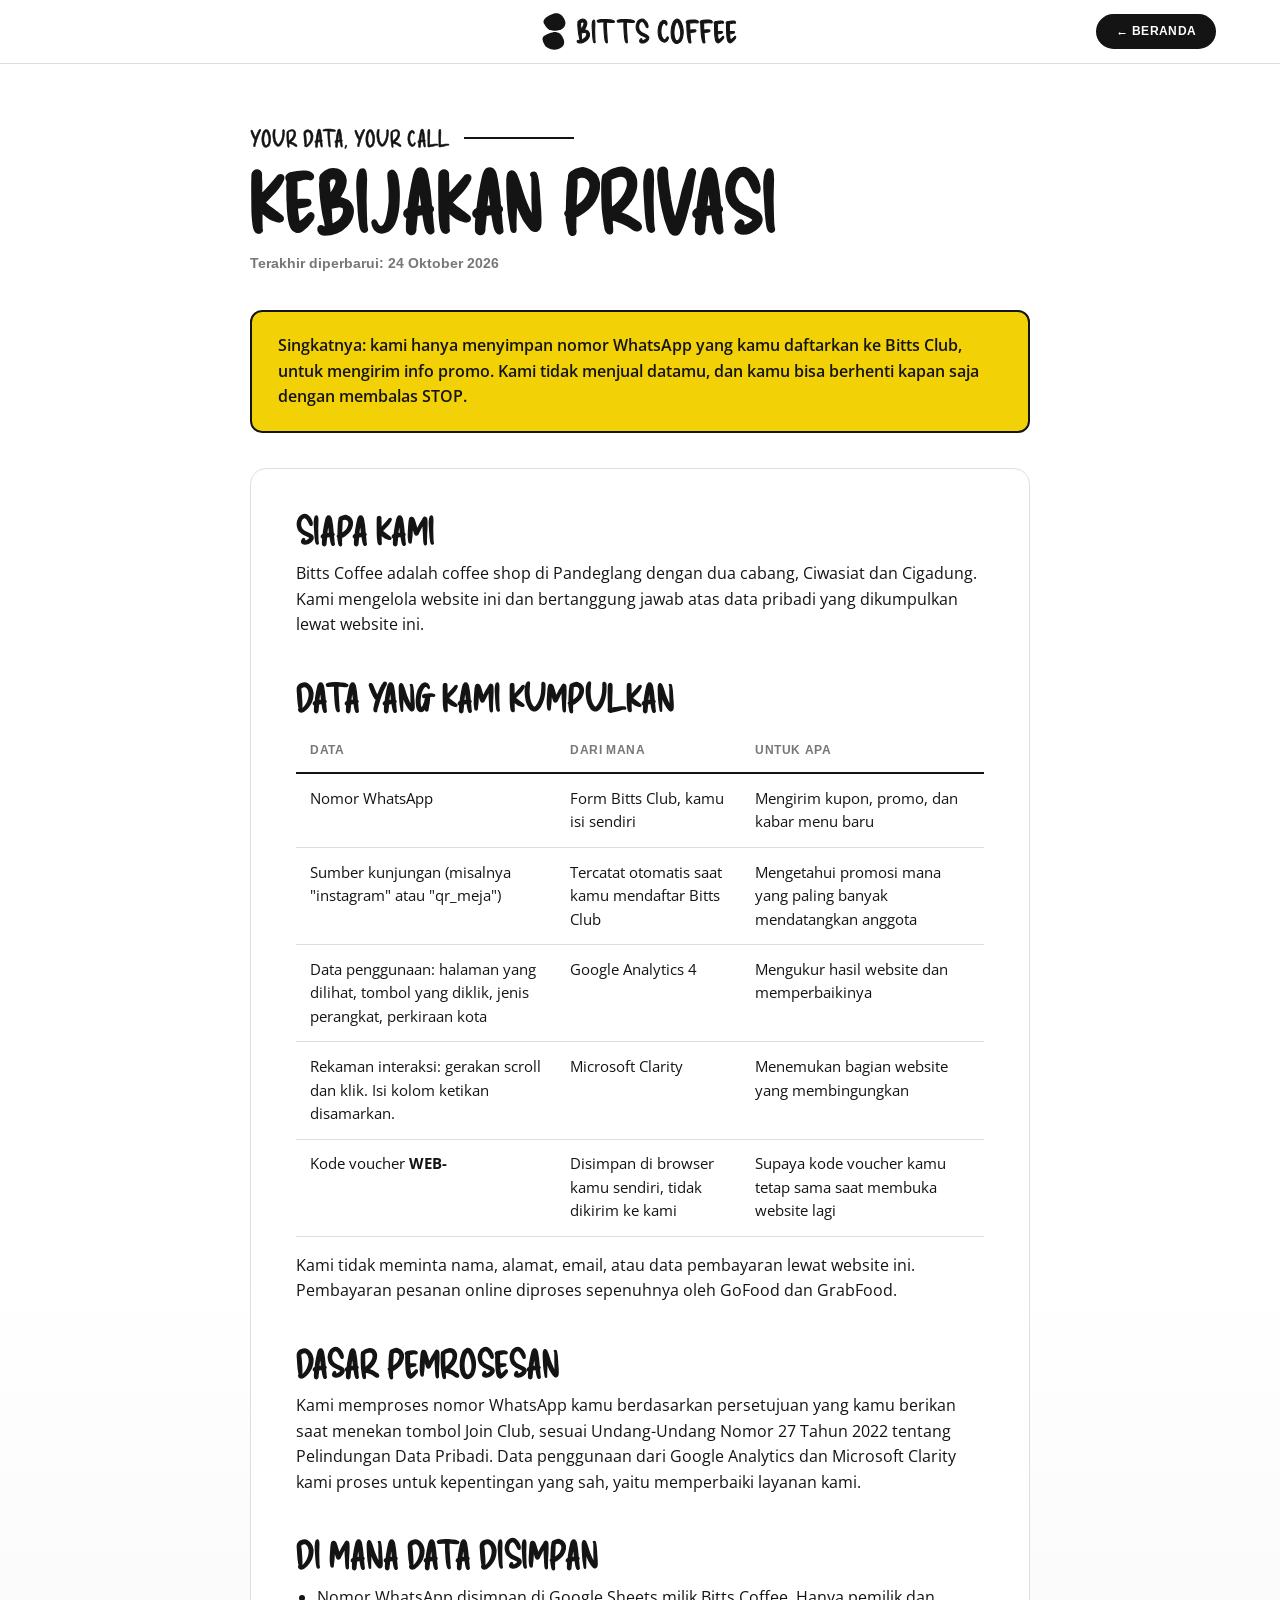
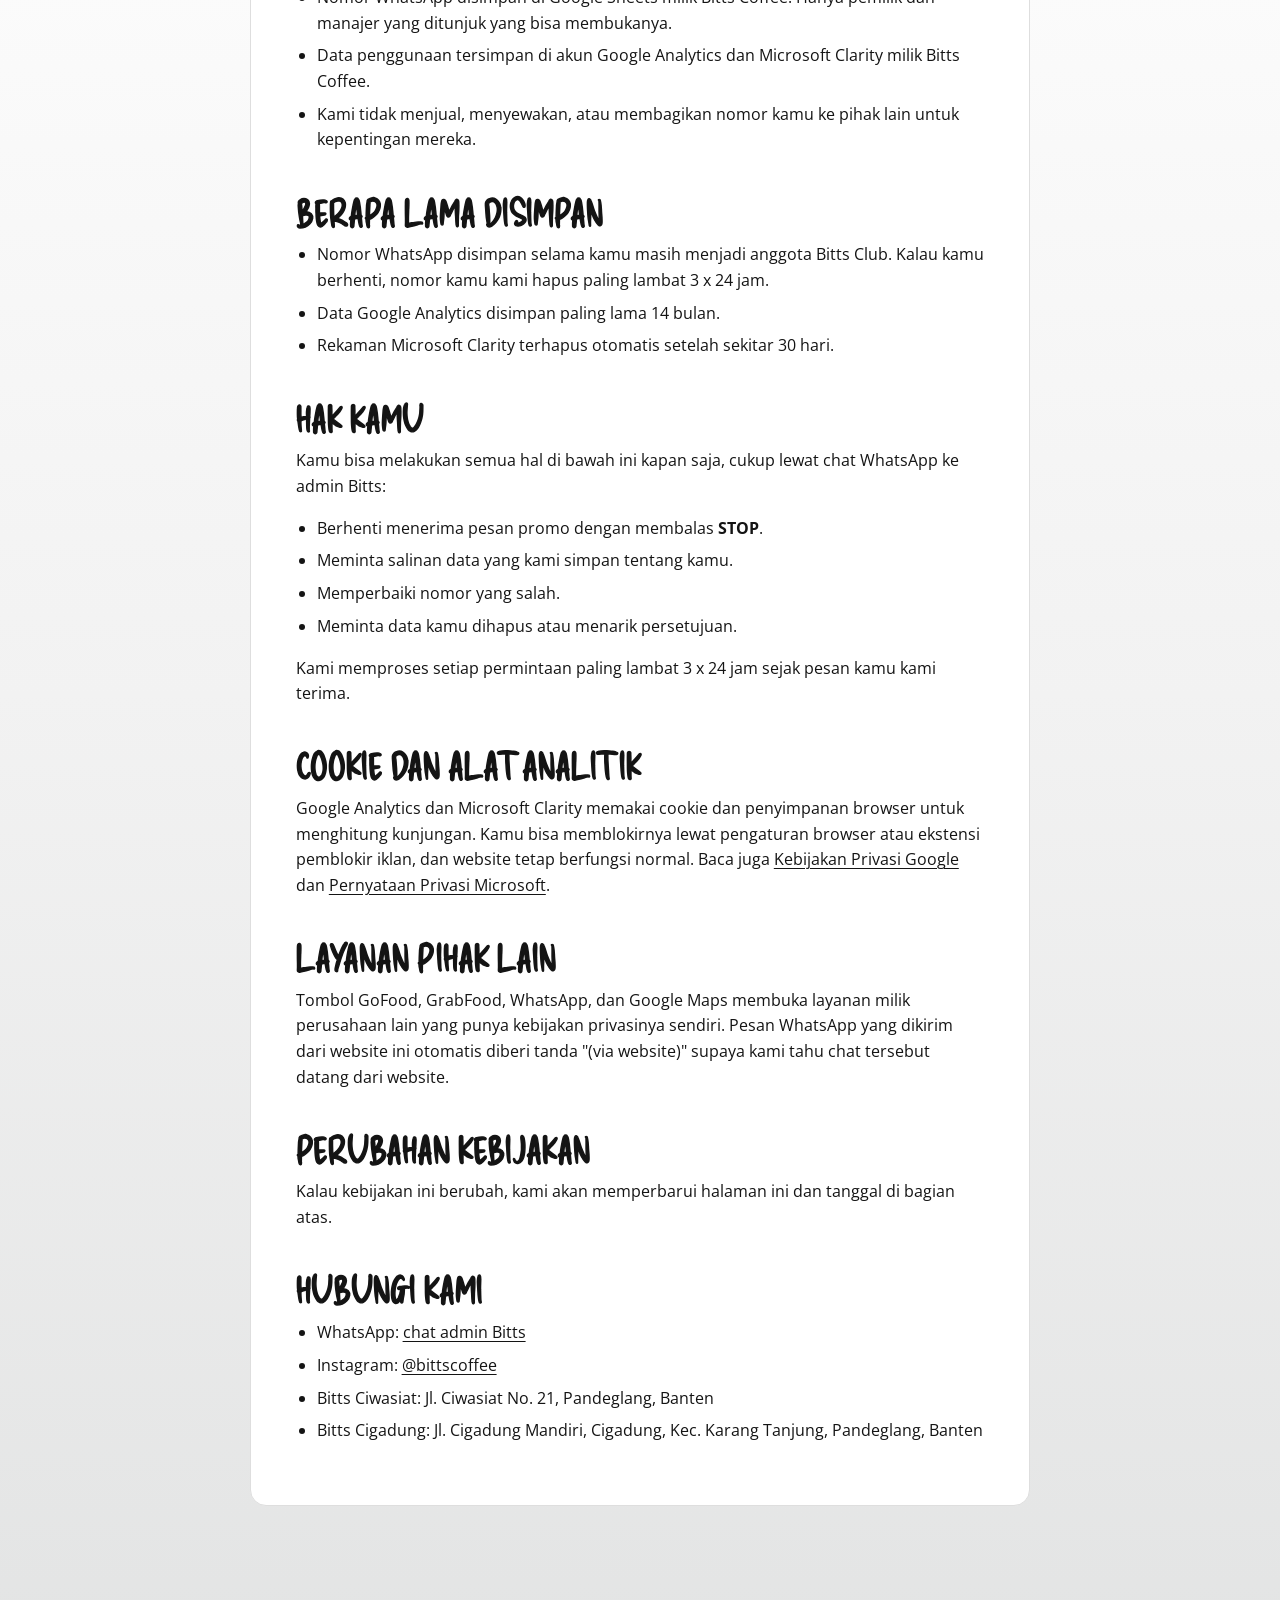
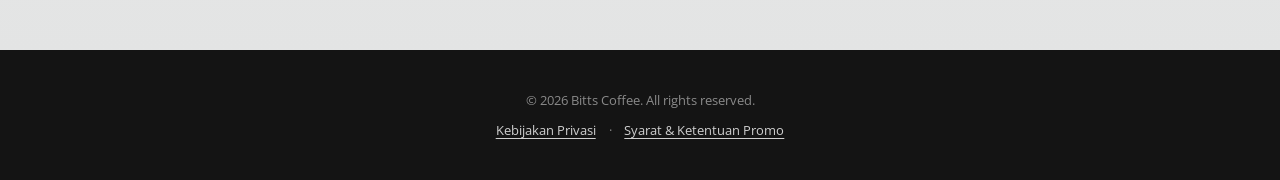
==== commit 7f9857d7: "Redesign tampilan mengikuti story Instagram Bitts - Font dari desain story: Delicious Handrawn (judu" ====
--- a/kebijakan-privasi.html
+++ b/kebijakan-privasi.html
@@ -5,7 +5,7 @@
   <meta name="viewport" content="width=device-width, initial-scale=1.0">
   <title>Kebijakan Privasi | Bitts Coffee</title>
   <meta name="description" content="Data apa yang dikumpulkan website Bitts Coffee, untuk apa, dan cara kamu mengatur atau menghapusnya.">
-  <meta name="theme-color" content="#1c1c1c">
+  <meta name="theme-color" content="#141414">
   <link rel="canonical" href="https://bittscoffee.example/kebijakan-privasi.html">
   <link rel="icon" href="favicon.svg" type="image/svg+xml">
   <link rel="apple-touch-icon" href="apple-touch-icon.png">
@@ -13,20 +13,24 @@
   <!-- Google Fonts -->
   <link rel="preconnect" href="https://fonts.googleapis.com">
   <link rel="preconnect" href="https://fonts.gstatic.com" crossorigin>
-  <link href="https://fonts.googleapis.com/css2?family=Permanent+Marker&family=Plus+Jakarta+Sans:wght@400;500;600;700&family=Syne:wght@700;800&family=Space+Grotesk:wght@500;700&display=swap" rel="stylesheet">
+  <link href="https://fonts.googleapis.com/css2?family=Arimo:ital,wght@0,400;0,700;1,700&family=Delicious+Handrawn&family=Open+Sans:ital,wght@0,400;0,600;0,700;1,700;1,800&display=swap" rel="stylesheet">
 
   <link rel="stylesheet" href="style.css">
 </head>
 <body>
 
+  <!-- Logo Bitts (dua batu), dipakai ulang lewat <use href="#bitts-mark"> -->
+  <svg width="0" height="0" class="svg-sprite" aria-hidden="true" focusable="false">
+    <symbol id="bitts-mark" viewBox="-1 0 64 100">
+      <path fill="currentColor" d="M37.5 1C41.6 1 45.6 2.5 48.5 4C51.4 5.5 53.1 7.5 55 10C56.9 12.5 58.8 16 60 19C61.2 22 62.2 25 62 28C61.8 31 60.6 34.5 59 37C57.4 39.5 54.7 41.5 52.5 43C50.3 44.5 49.2 45.2 46 46C42.8 46.8 37.7 48 33.5 48C29.3 48 24.1 46.8 21 46C17.9 45.2 16.9 44.5 15 43C13.1 41.5 11.1 39 9.5 37C7.9 35 6.7 33.2 5.5 31C4.3 28.8 2.5 26 2.5 23.5C2.5 21 3.8 18.2 5.5 16C7.2 13.8 9.4 12 12.5 10C15.6 8 19.8 5.5 24 4C28.2 2.5 33.4 1 37.5 1Z"/>
+      <path fill="currentColor" d="M33.5 51.5C37.9 51.5 42.5 53.4 45.5 55C48.5 56.6 49.9 59 51.5 61C53.1 63 54 65 55 67C56 69 56.9 71 57.5 73C58.1 75 58.5 77 58.5 79C58.5 81 58.3 83 57.5 85C56.7 87 55.9 89 53.5 91C51.1 93 46.6 95.7 43 97C39.4 98.3 35.7 99 32 99C28.3 99 24.8 98.3 21 97C17.2 95.7 12.2 93 9.5 91C6.8 89 6.2 87 5 85C3.8 83 2.8 81 2 79C1.2 77 0.6 75 0.3 73C0 71 -0.5 69 0.5 67C1.5 65 2.9 63 6 61C9.1 59 14.4 56.6 19 55C23.6 53.4 29.1 51.5 33.5 51.5Z"/>
+    </symbol>
+  </svg>
+
   <header class="main-header legal-header">
     <div class="header-container">
       <a href="index.html" class="logo-group" aria-label="Bitts Coffee, kembali ke beranda">
-        <svg viewBox="0 0 100 100" class="bitts-logo-svg" xmlns="http://www.w3.org/2000/svg" aria-hidden="true">
-          <circle cx="50" cy="50" r="46" fill="#fff" stroke="#1c1c1c" stroke-width="5"/>
-          <path d="M 36,38 C 38,28 58,26 62,38 C 64,44 54,50 44,48 C 36,46 36,40 36,38 Z" fill="#1c1c1c"/>
-          <path d="M 37,58 C 42,52 60,54 60,64 C 60,72 48,74 41,70 C 35,66 34,62 37,58 Z" fill="#1c1c1c"/>
-        </svg>
+        <svg class="bitts-mark" aria-hidden="true"><use href="#bitts-mark"/></svg>
         <span class="logo-text">bitts coffee</span>
       </a>
       <a href="index.html" class="btn btn-black legal-back">← Beranda</a>
@@ -36,8 +40,8 @@
   <main class="legal-main">
     <div class="legal-container">
       <div class="legal-hero">
-        <span class="section-tag font-marker">your data, your call</span>
-        <h1 class="legal-title">kebijakan privasi</h1>
+        <p class="tag-line">your data, your call</p>
+        <h1 class="legal-title hand">kebijakan privasi</h1>
         <p class="legal-updated">Terakhir diperbarui: 24 Oktober 2026</p>
       </div>
 
--- a/style.css
+++ b/style.css
@@ -1,33 +1,36 @@
 /* ==========================================================================
    BITTS COFFEE MAIN STYLESHEET
-   Soft Premium Playful Modernist Aesthetic (Cream & Soft Charcoal)
+   Mengikuti desain story Instagram @bittscoffee:
+   - Judul tulisan tangan kapital (Delicious Handrawn, ditebalkan)
+   - Label poster Arimo bold, teks Open Sans, angka diskon 3D (Titan One)
+   - Hitam, putih, gradasi abu-abu, aksen kuning lemon Bitts Bike
+   - Motif: garis setelah teks, siluet rumah & pohon di dasar panel, logo dua batu
    ========================================================================== */
 
 /* --- Custom Properties & Tokens --- */
 :root {
-  --color-black: #1c1c1c; /* Soft charcoal instead of harsh pure black */
-  --color-white: #FAF8F5; /* Warm creamy background */
-  --color-card-bg: #ffffff; /* Pure white cards stand out on cream background */
-  --color-grey-light: #f4eee3; /* Soft warm grey/beige */
-  --color-grey-mid: #e4dacb;
-  --color-grey-dark: #5c564c;
-  --color-yellow: #f5c73c; /* Muted warm gold/yellow accent */
-  
-  --font-heading: 'Syne', sans-serif;
-  --font-body: 'Plus Jakarta Sans', sans-serif;
-  --font-accent: 'Permanent Marker', cursive;
-  --font-mono: 'Space Grotesk', sans-serif;
-  
-  --border-thick: 2px solid var(--color-black);
-  --border-thin: 1px solid rgba(28, 28, 28, 0.15);
-  
-  /* Soft blurred shadows for premium depth */
-  --shadow-neo: 0 10px 30px rgba(28, 28, 28, 0.05);
-  --shadow-neo-lg: 0 20px 45px rgba(28, 28, 28, 0.08);
-  --shadow-neo-sm: 0 5px 15px rgba(28, 28, 28, 0.03);
-  
-  --transition-smooth: 0.4s cubic-bezier(0.16, 1, 0.3, 1);
-  --transition-fast: 0.2s cubic-bezier(0.16, 1, 0.3, 1);
+  --ink: #141414;
+  --white: #ffffff;
+  --paper: #f2f2f2;       /* Abu-abu terang dasar story */
+  --mist: #e6e7e7;
+  --line: #dedede;
+  --line-strong: #c9c9c9;
+  --text-soft: #555555;
+  --text-muted: #777777;
+  --yellow: #f2d106;      /* Diambil dari badge Bitts Bike */
+  --brown: #754328;       /* Story "WE ARE OPEN" */
+  --brown-soft: #766055;
+  --gofood: #e02f2f;
+  --grabfood: #00a144;
+
+  --font-hand: 'Delicious Handrawn', 'Arial Narrow', 'sans-serif-condensed', Impact, sans-serif; /* Narrow fallbacks keep layout if the font fails */
+  --font-poster: 'Arimo', Arial, Helvetica, sans-serif;
+  --font-body: 'Open Sans', system-ui, sans-serif;
+  --font-num: 'Titan One', 'Arimo', sans-serif;
+
+  --radius: 16px;
+  --story-gradient: linear-gradient(180deg, #ffffff 0%, #ffffff 38%, #f2f2f2 70%, #e3e4e4 100%);
+  --transition: 0.25s ease;
 }
 
 /* --- Global Reset & Base --- */
@@ -35,16 +38,16 @@
   box-sizing: border-box;
   margin: 0;
   padding: 0;
+}
+
+html {
   scroll-behavior: smooth;
 }
 
 body {
   font-family: var(--font-body);
-  background-color: var(--color-white);
-  /* Subtle dot-grid paper texture background */
-  background-image: radial-gradient(#e4dacb 1.5px, transparent 1.5px);
-  background-size: 24px 24px;
-  color: var(--color-black);
+  background-color: var(--white);
+  color: var(--ink);
   line-height: 1.6;
   overflow-x: hidden;
   -webkit-font-smoothing: antialiased;
@@ -55,117 +58,168 @@
   text-decoration: none;
 }
 
-/* --- Typography Helper Classes --- */
-.font-marker {
-  font-family: var(--font-accent);
-  letter-spacing: 0.05em;
-}
-
+img {
+  max-width: 100%;
+}
+
+.svg-sprite {
+  position: absolute;
+  width: 0;
+  height: 0;
+  overflow: hidden;
+}
+
+/* --- Type System --- */
+/* Hand lettering: thin font thickened with a stroke to match the IG headlines */
+.hand {
+  font-family: var(--font-hand);
+  font-weight: 400;
+  text-transform: uppercase;
+  line-height: 0.9;
+  letter-spacing: 0.01em;
+  -webkit-text-stroke: 0.045em currentColor;
+  overflow-wrap: break-word;
+}
+
+.poster {
+  font-family: var(--font-poster);
+  font-weight: 700;
+  text-transform: uppercase;
+  letter-spacing: 0.01em;
+}
+
+/* "WE SERVE BITTER AND SWEETS ______" : label followed by a rule */
+.tag-line {
+  display: flex;
+  align-items: center;
+  gap: 0.9rem;
+  font-family: var(--font-hand);
+  font-size: 1.35rem;
+  line-height: 1;
+  text-transform: uppercase;
+  letter-spacing: 0.03em;
+  -webkit-text-stroke: 0.025em currentColor;
+  margin-bottom: 1rem;
+}
+.tag-line::after {
+  content: '';
+  flex: 0 1 110px;
+  min-width: 32px;
+  height: 2px;
+  background-color: currentColor;
+}
+
+/* "Jl. Ciwasiat - Pandeglang ______" */
+.addr-line {
+  display: flex;
+  align-items: center;
+  gap: 0.8rem;
+  font-family: var(--font-body);
+  font-weight: 700;
+  font-size: 0.95rem;
+}
+.addr-line em {
+  font-weight: 800;
+}
+.addr-line::after {
+  content: '';
+  flex: 0 1 90px;
+  min-width: 24px;
+  height: 2px;
+  background-color: currentColor;
+}
+
+/* --- Helpers --- */
 .text-white { color: #ffffff !important; }
-.text-light { color: #dddddd !important; }
-.text-black { color: var(--color-black) !important; }
-.bg-yellow { background-color: var(--color-yellow) !important; }
-.bg-black { background-color: var(--color-black) !important; }
-.bg-grey { background-color: var(--color-grey-light) !important; }
+.text-black { color: var(--ink) !important; }
+.bg-yellow { background-color: var(--yellow) !important; }
+.bg-black { background-color: var(--ink) !important; }
+.bg-grey { background-color: var(--paper) !important; }
 .text-center { text-align: center; }
-.text-xl { font-size: 1.25rem; }
-
-/* --- Scrollbar Customization --- */
-::-webkit-scrollbar {
-  width: 10px;
-  height: 8px;
-}
-::-webkit-scrollbar-track {
-  background: var(--color-white);
-}
-::-webkit-scrollbar-thumb {
-  background: var(--color-grey-mid);
-  border-radius: 10px;
-}
-::-webkit-scrollbar-thumb:hover {
-  background: var(--color-grey-dark);
-}
 
 /* --- Buttons --- */
 .btn {
-  display: inline-block;
-  padding: 0.9rem 2rem;
-  font-family: var(--font-mono);
-  font-weight: 700;
-  text-transform: uppercase;
-  border: var(--border-thick);
-  border-radius: 50px; /* Fully rounded buttons for premium feel */
+  display: inline-flex;
+  align-items: center;
+  justify-content: center;
+  padding: 0.95rem 1.7rem;
+  font-family: var(--font-poster);
+  font-weight: 700;
+  font-size: 0.9rem;
+  line-height: 1.1;
+  letter-spacing: 0.03em;
+  text-transform: uppercase;
+  text-align: center;
+  border: 2px solid var(--ink);
+  border-radius: 999px;
   cursor: pointer;
-  transition: var(--transition-smooth);
-  text-align: center;
-}
-
+  transition: background-color var(--transition), color var(--transition), transform var(--transition);
+}
+.btn:active {
+  transform: translateY(1px);
+}
 .btn-black {
-  background-color: var(--color-black);
+  background-color: var(--ink);
   color: #ffffff;
-  box-shadow: var(--shadow-neo-sm);
 }
 .btn-black:hover {
-  background-color: var(--color-white);
-  color: var(--color-black);
-  transform: translateY(-3px);
-  box-shadow: var(--shadow-neo);
-}
-.btn-black:active {
-  transform: translateY(1px);
-  box-shadow: var(--shadow-neo-sm);
-}
-
+  background-color: var(--yellow);
+  color: var(--ink);
+}
 .btn-white {
   background-color: #ffffff;
-  color: var(--color-black);
-  box-shadow: var(--shadow-neo-sm);
+  color: var(--ink);
 }
 .btn-white:hover {
-  background-color: var(--color-black);
+  background-color: var(--ink);
   color: #ffffff;
-  transform: translateY(-3px);
-  box-shadow: var(--shadow-neo);
-}
-.btn-white:active {
-  transform: translateY(1px);
-  box-shadow: var(--shadow-neo-sm);
-}
-
+}
 .btn-block {
-  display: block;
+  display: flex;
   width: 100%;
 }
 
-/* --- Premium Soft Brutalist Card --- */
-.card-neo {
-  background-color: var(--color-card-bg);
-  border: var(--border-thick);
-  border-radius: 24px; /* Smooth rounded corners */
-  box-shadow: var(--shadow-neo);
-  transition: var(--transition-smooth);
+/* --- Village Silhouettes (bottom of story panels) --- */
+.village {
+  position: absolute;
+  left: 0;
+  right: 0;
+  bottom: 0;
+  height: 110px;
+  background: url('assets/img/village.svg') repeat-x left bottom / 320px 110px;
+  pointer-events: none;
+  z-index: 0;
+}
+.village-dark {
+  opacity: 0.07;
+}
+
+.story-bg {
+  position: relative;
+  overflow: hidden;
+  background: var(--story-gradient);
 }
 
 /* --- Marquee Announcement --- */
 .marquee-bar {
-  background-color: var(--color-black);
+  background-color: var(--ink);
   color: #ffffff;
-  padding: 0.8rem 0;
+  padding: 0.5rem 0;
   overflow: hidden;
-  position: relative;
   display: flex;
 }
 .marquee-content {
   display: flex;
   white-space: nowrap;
-  animation: marquee 30s linear infinite;
+  animation: marquee 40s linear infinite;
 }
 .marquee-content span {
-  font-family: var(--font-mono);
-  font-weight: 700;
-  font-size: 0.85rem;
-  letter-spacing: 0.15em;
-  padding-right: 3rem;
+  font-family: var(--font-hand);
+  font-size: 1.2rem;
+  text-transform: uppercase;
+  letter-spacing: 0.05em;
+  -webkit-text-stroke: 0.02em currentColor;
+  padding-right: 2rem;
 }
 
 @keyframes marquee {
@@ -173,69 +227,102 @@
   100% { transform: translate3d(-50%, 0, 0); }
 }
 
-/* --- Header --- */
+/* --- Header (logo centred, as in the stories) --- */
 .main-header {
-  background-color: rgba(250, 248, 245, 0.85); /* Glassmorphic header */
-  backdrop-filter: blur(12px);
-  -webkit-backdrop-filter: blur(12px);
-  border-bottom: var(--border-thin);
+  background-color: rgba(255, 255, 255, 0.92);
+  backdrop-filter: blur(10px);
+  -webkit-backdrop-filter: blur(10px);
+  border-bottom: 1px solid var(--line);
   position: sticky;
   top: 0;
   z-index: 100;
-  transition: var(--transition-smooth);
 }
 .header-container {
-  display: flex;
-  justify-content: space-between;
+  display: grid;
+  grid-template-columns: 1fr auto 1fr;
   align-items: center;
   max-width: 1200px;
   margin: 0 auto;
-  padding: 0.9rem 1.5rem;
+  padding: 0.8rem 1.5rem;
+}
+.nav-left {
+  grid-column: 1;
+  justify-self: start;
 }
 .logo-group {
-  display: flex;
+  grid-column: 2;
+  display: inline-flex;
   align-items: center;
-  gap: 0.8rem;
-}
-.bitts-logo-svg {
-  width: 44px;
-  height: 44px;
-  transition: transform var(--transition-smooth);
-}
-.logo-group:hover .bitts-logo-svg {
-  transform: rotate(15deg) scale(1.05);
+  gap: 0.6rem;
+  color: var(--ink);
+}
+.nav-right {
+  grid-column: 3;
+  justify-self: end;
+  display: flex;
+  align-items: center;
+  gap: 1.8rem;
+}
+.bitts-mark {
+  width: 24px;
+  height: 37px;
+  flex: none;
+  transition: transform var(--transition);
+}
+.logo-group:hover .bitts-mark {
+  transform: rotate(-8deg);
 }
 .logo-text {
-  font-family: var(--font-heading);
-  font-weight: 800;
-  font-size: 1.5rem;
-  letter-spacing: -0.03em;
-  text-transform: lowercase;
+  font-family: var(--font-hand);
+  font-size: 1.9rem;
+  line-height: 1;
+  text-transform: uppercase;
+  letter-spacing: 0.02em;
+  -webkit-text-stroke: 0.035em currentColor;
+  white-space: nowrap;
 }
 .nav-menu {
   display: flex;
-  gap: 2rem;
+  gap: 1.6rem;
 }
 .nav-link {
-  font-family: var(--font-mono);
-  font-weight: 700;
-  text-transform: uppercase;
-  font-size: 0.9rem;
-  color: var(--color-grey-dark);
-  transition: var(--transition-fast);
+  position: relative;
+  font-family: var(--font-poster);
+  font-weight: 700;
+  font-size: 0.8rem;
+  text-transform: uppercase;
+  letter-spacing: 0.06em;
+  color: var(--text-soft);
   padding: 0.3rem 0;
+  transition: color var(--transition);
+}
+.nav-link::after {
+  content: '';
+  position: absolute;
+  left: 0;
+  right: 100%;
+  bottom: 0;
+  height: 2px;
+  background-color: var(--ink);
+  transition: right var(--transition);
 }
 .nav-link:hover {
-  color: var(--color-black);
+  color: var(--ink);
+}
+.nav-link:hover::after {
+  right: 0;
 }
 .cta-nav {
-  padding: 0.5rem 1.4rem;
-  font-size: 0.8rem;
+  padding: 0.65rem 1.2rem;
+  font-size: 0.78rem;
 }
 
 /* --- Mobile Menu Toggle --- */
 .mobile-menu-toggle {
   display: none;
+  grid-column: 1;
+  grid-row: 1;
+  justify-self: start;
   flex-direction: column;
   justify-content: space-between;
   width: 26px;
@@ -243,386 +330,332 @@
   background: transparent;
   border: none;
   cursor: pointer;
-  z-index: 101;
 }
 .mobile-menu-toggle span {
   width: 100%;
   height: 2.5px;
-  background-color: var(--color-black);
-  transition: transform var(--transition-fast);
+  background-color: var(--ink);
+  border-radius: 2px;
+  transition: transform var(--transition), opacity var(--transition);
 }
 .mobile-menu-toggle.active span:nth-child(1) {
-  transform: translateY(7.5px) rotate(45deg);
+  transform: translateY(7.75px) rotate(45deg);
 }
 .mobile-menu-toggle.active span:nth-child(2) {
   opacity: 0;
 }
 .mobile-menu-toggle.active span:nth-child(3) {
-  transform: translateY(-7.5px) rotate(-45deg);
+  transform: translateY(-7.75px) rotate(-45deg);
 }
 
 .mobile-nav {
   display: none;
   position: fixed;
-  top: 69px;
-  left: 0;
-  width: 100%;
-  background-color: var(--color-white);
-  border-bottom: var(--border-thin);
-  padding: 2.5rem 2rem;
+  inset: 0;
+  padding: 7.5rem 1.5rem 2rem 1.5rem;
+  background: var(--story-gradient);
   flex-direction: column;
-  gap: 1.5rem;
+  gap: 0.2rem;
   z-index: 99;
-  box-shadow: 0 15px 30px rgba(0,0,0,0.05);
+  overflow-y: auto;
 }
 .mobile-link {
-  font-family: var(--font-mono);
-  font-weight: 700;
-  text-transform: uppercase;
-  font-size: 1.2rem;
-  border-bottom: 1px solid rgba(28,28,28,0.05);
-  padding-bottom: 0.5rem;
-}
-
-/* --- Hero Section --- */
-.hero-section {
+  font-family: var(--font-hand);
+  font-size: 2.3rem;
+  line-height: 1.1;
+  text-transform: uppercase;
+  -webkit-text-stroke: 0.035em currentColor;
+  border-bottom: 1px dashed var(--line-strong);
+  padding: 0.35rem 0;
+}
+.mobile-nav .btn {
+  margin-top: 1.4rem;
+}
+
+/* --- Common Section Styling --- */
+section {
   padding: 6rem 1.5rem;
-  background: transparent;
-}
-.hero-container {
-  display: grid;
-  grid-template-columns: 1.1fr 0.9fr;
-  align-items: center;
-  gap: 4rem;
+}
+section.story-bg {
+  padding-bottom: 8.5rem; /* Room for the village silhouettes */
+}
+.section-container {
+  position: relative;
+  z-index: 1;
   max-width: 1200px;
   margin: 0 auto;
 }
-.hero-slogan {
-  font-family: var(--font-accent);
-  font-size: 1.5rem;
-  text-transform: lowercase;
-  color: var(--color-black);
-  margin-bottom: 0.8rem;
-  position: relative;
-  display: inline-block;
-}
-.hero-slogan::after {
-  content: '';
-  position: absolute;
-  bottom: -4px;
-  left: 0;
-  width: 80px;
-  height: 3px;
-  background-color: var(--color-yellow);
-  border-radius: 2px;
-}
-.hero-title {
-  font-family: var(--font-heading);
-  font-weight: 800;
-  font-size: 5.5rem;
-  line-height: 0.9;
-  letter-spacing: -0.04em;
-  text-transform: lowercase;
-  margin-bottom: 2rem;
-}
-.hero-desc {
-  font-size: 1.15rem;
-  max-width: 500px;
-  color: var(--color-grey-dark);
-  margin-bottom: 2.5rem;
-}
-.hero-buttons {
-  display: flex;
-  gap: 1.5rem;
-}
-
-/* Hero Polaroid Card Graphics */
-.hero-graphics {
-  position: relative;
-  display: flex;
-  justify-content: center;
-  align-items: center;
-  min-width: 0; /* Let the grid column shrink below the card width on phones */
-}
-.polaroid-hero {
-  transform: rotate(3deg);
-  width: 350px;
-  max-width: 85%;
-  padding: 1.2rem 1.2rem 3.5rem 1.2rem;
-  box-shadow: var(--shadow-neo-lg);
-  background-color: #ffffff;
-  border: var(--border-thick);
-  border-radius: 20px;
-  transition: var(--transition-smooth);
-}
-.polaroid-hero:hover {
-  transform: rotate(0deg) scale(1.03);
-}
-.polaroid-hero img {
-  width: 100%;
-  height: auto; /* Override the height attribute so aspect-ratio applies */
-  aspect-ratio: 1.05;
-  object-fit: cover;
-  border-radius: 12px;
-  border: var(--border-thin);
-  /* Full colorful images, no grayscale filter */
-}
-.polaroid-caption {
-  font-size: 1.3rem;
-  text-align: center;
-  margin-top: 1.5rem;
-  color: var(--color-black);
-}
-
-/* Dynamic Stickers */
-.sticker-badge {
-  position: absolute;
-  padding: 0.8rem;
-  border: var(--border-thick);
-  border-radius: 50%;
-  width: 95px;
-  height: 95px;
-  display: flex;
-  align-items: center;
-  justify-content: center;
-  font-family: var(--font-mono);
-  font-weight: 700;
-  font-size: 0.7rem;
-  text-align: center;
-  box-shadow: var(--shadow-neo-sm);
-  background-color: #ffffff;
-  z-index: 2;
-}
-.sticker-top {
-  top: -20px;
-  right: -10px;
-}
-.sticker-bottom {
-  bottom: 10px;
-  left: -30px;
-}
-.sticker-rotate-cw {
-  animation: rotate-cw 12s linear infinite;
-}
-.sticker-rotate-ccw {
-  animation: rotate-ccw 10s linear infinite;
-}
-
-@keyframes rotate-cw {
-  from { transform: rotate(0deg); }
-  to { transform: rotate(360deg); }
-}
-@keyframes rotate-ccw {
-  from { transform: rotate(360deg); }
-  to { transform: rotate(0deg); }
-}
-
-/* --- Common Section Styling --- */
-section {
-  padding: 6.5rem 1.5rem;
-}
-.section-container {
-  max-width: 1200px;
-  margin: 0 auto;
-}
 .section-header {
-  margin-bottom: 4.5rem;
+  max-width: 760px;
+  margin-bottom: 3.2rem;
 }
 .flex-header {
+  max-width: none;
   display: flex;
   justify-content: space-between;
   align-items: flex-end;
   gap: 2rem;
   flex-wrap: wrap;
 }
-.section-tag {
-  font-size: 1.25rem;
-  color: var(--color-grey-dark);
+.section-title {
+  font-size: clamp(3rem, 6.2vw, 5rem);
+}
+.section-subtitle {
+  font-size: 1.05rem;
+  color: var(--text-soft);
+  max-width: 560px;
+  margin-top: 1.2rem;
+}
+
+/* --- Hero Section --- */
+.hero-section {
+  position: relative;
+  overflow: hidden;
+  padding: 4.5rem 1.5rem 8rem 1.5rem;
+}
+.hero-container {
+  position: relative;
+  z-index: 1;
+  display: grid;
+  grid-template-columns: 1.15fr 0.85fr;
+  align-items: center;
+  gap: 3rem;
+  max-width: 1200px;
+  margin: 0 auto;
+}
+.hero-content {
+  min-width: 0;
+}
+.hero-title {
+  font-size: clamp(5.5rem, 12vw, 10rem);
+  line-height: 0.86;
+  margin: 0.3rem 0 1.1rem 0;
+}
+.hero-sub {
+  font-size: 1.35rem;
+  margin-bottom: 1.1rem;
+}
+.hero-desc {
+  font-size: 1.05rem;
+  color: var(--text-soft);
+  max-width: 520px;
+}
+.hero-buttons {
+  display: flex;
+  gap: 1rem;
+  margin: 2rem 0 1.8rem 0;
+}
+.hero-graphics {
+  position: relative;
+  justify-self: center;
+  width: min(350px, 100%);
+  min-width: 0; /* Let the grid column shrink on phones */
+}
+.hero-photo {
+  width: 100%;
+  background-color: #ffffff;
+  border: 2px solid #8f8f8f;
+  box-shadow: 0 30px 60px -30px rgba(0, 0, 0, 0.45);
+}
+.hero-photo img {
   display: block;
-  margin-bottom: 0.5rem;
-}
-.section-title {
-  font-family: var(--font-heading);
-  font-weight: 800;
-  font-size: 3rem;
-  letter-spacing: -0.03em;
-  text-transform: lowercase;
-}
-.section-subtitle {
-  font-size: 1.1rem;
-  color: var(--color-grey-dark);
-  max-width: 600px;
-  margin: 0.8rem auto 0 auto;
-}
-
-/* --- Promos Section --- */
+  width: 100%;
+  height: auto;
+  aspect-ratio: 503 / 895;
+  object-fit: cover;
+}
+.bike-badge {
+  position: absolute;
+  top: -30px;
+  right: -40px;
+  width: 116px;
+  height: 116px;
+  transform: rotate(-8deg);
+  transition: transform var(--transition);
+  filter: drop-shadow(0 8px 14px rgba(0, 0, 0, 0.18));
+}
+.bike-badge svg {
+  width: 100%;
+  height: 100%;
+}
+.bike-badge:hover {
+  transform: rotate(4deg) scale(1.05);
+}
+.hero-note {
+  position: absolute;
+  left: -48px;
+  bottom: 34px;
+  background-color: var(--ink);
+  color: #ffffff;
+  font-size: 1.55rem;
+  line-height: 0.95;
+  padding: 0.65rem 1rem 0.55rem 1rem;
+  transform: rotate(-4deg);
+  -webkit-text-stroke: 0.03em currentColor;
+}
+
+/* --- Promo Section (story cards) --- */
 .promo-section {
-  background-color: var(--color-grey-light);
-  border-top: var(--border-thin);
-  border-bottom: var(--border-thin);
+  background-color: var(--white);
 }
 .promo-grid {
   display: grid;
   grid-template-columns: 1fr 1fr;
-  gap: 3rem;
-}
-.promo-card {
-  padding: 3.5rem;
-  display: flex;
-  flex-direction: column;
-  justify-content: space-between;
-  min-height: 440px;
+  gap: 2.5rem;
+}
+.story-card {
   position: relative;
   overflow: hidden;
-}
-
-.promo-badge-yellow {
+  display: flex;
+  flex-direction: column;
+  min-height: 660px;
+  padding: 4.6rem 2.6rem 2.2rem 2.6rem;
+  background: var(--story-gradient);
+  border: 1px solid var(--line);
+  border-radius: var(--radius);
+}
+.story-mark {
+  position: absolute;
+  top: 1.4rem;
+  left: 50%;
+  width: 22px;
+  height: 34px;
+  transform: translateX(-50%);
+  color: var(--ink);
+}
+.story-badge {
+  position: absolute;
+  top: 1.1rem;
+  right: 1.3rem;
+  width: 80px;
+  height: 80px;
+}
+.promo-card-title {
+  font-size: clamp(3rem, 5vw, 4.3rem);
+  margin-top: 1rem;
+}
+.promo-discount {
+  display: flex;
+  flex-direction: column;
+  align-items: flex-start;
+  margin: 1.8rem 0 1.2rem 0;
+}
+.promo-discount-label {
+  font-family: var(--font-poster);
+  font-weight: 700;
+  font-style: italic;
+  font-size: 1.7rem;
+  line-height: 1;
+  text-transform: uppercase;
+  margin: 0 0 0.3rem 1.3rem;
+}
+/* Chunky "10%" with outline and extruded shadow, like the Bitts Bike story */
+.promo-discount-num {
+  font-family: var(--font-num);
+  font-size: 7rem;
+  line-height: 1;
+  white-space: nowrap;
+  color: #ffffff;
+  -webkit-text-stroke: 0.075em var(--ink);
+  paint-order: stroke fill;
+  margin-left: 0.12em;
+  text-shadow:
+    -0.012em 0.012em 0 var(--ink), -0.024em 0.024em 0 var(--ink),
+    -0.036em 0.036em 0 var(--ink), -0.048em 0.048em 0 var(--ink),
+    -0.06em 0.06em 0 var(--ink), -0.072em 0.072em 0 var(--ink),
+    -0.084em 0.084em 0 var(--ink), -0.096em 0.096em 0 var(--ink);
+}
+.promo-discount-num .pct {
   display: inline-block;
-  background-color: var(--color-yellow);
-  color: var(--color-black);
-  border: var(--border-thin);
-  border-radius: 30px;
-  padding: 0.4rem 1.2rem;
-  font-family: var(--font-mono);
-  font-weight: 700;
-  font-size: 0.85rem;
-  align-self: flex-start;
-  margin-bottom: 1.5rem;
-  box-shadow: 2px 2px 0px rgba(0,0,0,0.1);
-}
-.promo-badge-white {
-  display: inline-block;
-  background-color: #ffffff;
-  color: var(--color-black);
-  border: var(--border-thin);
-  border-radius: 30px;
-  padding: 0.4rem 1.2rem;
-  font-family: var(--font-mono);
-  font-weight: 700;
-  font-size: 0.85rem;
-  align-self: flex-start;
-  margin-bottom: 1.5rem;
-  box-shadow: 2px 2px 0px rgba(0,0,0,0.1);
-}
-
-.promo-card-title {
-  font-family: var(--font-heading);
-  font-weight: 800;
-  font-size: 2.2rem;
-  line-height: 1.1;
-  margin-bottom: 1.2rem;
-}
-.promo-discount-wrapper {
-  display: flex;
-  align-items: baseline;
-  gap: 0.5rem;
-  margin: 1rem 0 2rem 0;
-}
-.promo-discount-num {
-  font-size: 5.5rem;
-  font-family: var(--font-heading);
-  font-weight: 800;
-  line-height: 1;
-}
-.strike-outline {
-  color: #ffffff;
-  -webkit-text-stroke: 1.5px var(--color-black);
-}
-.promo-discount-label {
-  font-family: var(--font-mono);
-  font-weight: 700;
-  font-size: 1.1rem;
-  letter-spacing: 0.05em;
+  font-size: 0.42em;
+  vertical-align: top;
+  transform: rotate(-12deg) translate(-0.05em, 0.1em);
+}
+.promo-card-sub {
+  font-size: clamp(2.2rem, 3.4vw, 3rem);
+}
+.promo-card-poster {
+  font-size: 1.5rem;
+  margin-top: 0.8rem;
+}
+.tumbler-art {
+  align-self: center;
+  width: 150px;
+  height: 250px;
+  margin: 1.2rem 0 0.4rem 0;
 }
 .promo-card-desc {
-  font-size: 1.05rem;
-  margin-bottom: 2.5rem;
-  color: var(--color-grey-dark);
-}
-.promo-card.bg-black .promo-card-desc {
-  color: #cccccc;
-}
-
+  font-size: 0.98rem;
+  color: var(--text-soft);
+  max-width: 36ch;
+  margin: 1.2rem 0 1.6rem 0;
+}
 .promo-footer {
+  position: relative;
+  z-index: 1;
+  margin-top: auto;
   display: flex;
   justify-content: space-between;
   align-items: center;
-  border-top: 1px solid rgba(28, 28, 28, 0.1);
-  padding-top: 2rem;
-  margin-top: auto;
-}
-.promo-card.bg-black .promo-footer {
-  border-top-color: rgba(255, 255, 255, 0.1);
+  gap: 1rem;
 }
 .promo-terms {
-  font-size: 0.85rem;
-  font-style: italic;
-  opacity: 0.7;
+  font-family: var(--font-body);
+  font-weight: 700;
+  font-size: 0.8rem;
+  white-space: nowrap;
   text-decoration: underline;
   text-underline-offset: 3px;
 }
-.promo-terms:hover {
-  opacity: 1;
-}
 .promo-cta-btn {
-  background-color: var(--color-black);
+  font-family: var(--font-poster);
+  font-weight: 700;
+  font-size: 0.85rem;
+  text-transform: uppercase;
+  letter-spacing: 0.03em;
+  padding: 0.85rem 1.5rem;
+  background-color: var(--ink);
   color: #ffffff;
-  padding: 0.6rem 1.4rem;
-  font-family: var(--font-mono);
-  font-weight: 700;
-  font-size: 0.85rem;
-  text-transform: uppercase;
-  border: var(--border-thick);
-  border-radius: 30px;
-  box-shadow: var(--shadow-neo-sm);
-  transition: var(--transition-fast);
+  border: 2px solid var(--ink);
+  border-radius: 999px;
   cursor: pointer;
+  transition: background-color var(--transition), color var(--transition);
 }
 .promo-cta-btn:hover {
-  background-color: var(--color-yellow);
-  color: var(--color-black);
-  transform: translateY(-2px);
-}
-.promo-card.bg-black .promo-cta-btn {
+  background-color: var(--yellow);
+  color: var(--ink);
+}
+
+/* --- Menu Section --- */
+.menu-section {
+  background-color: var(--white);
+}
+.promo-calculator-widget {
   background-color: #ffffff;
-  color: var(--color-black);
-}
-.promo-card.bg-black .promo-cta-btn:hover {
-  background-color: var(--color-yellow);
-  color: var(--color-black);
-  border-color: var(--color-yellow);
-}
-
-/* --- Menu Section --- */
-/* Interactive Discount Calculator Widget */
-.promo-calculator-widget {
-  background: #ffffff;
-  border: var(--border-thick);
-  border-radius: 16px;
-  padding: 1.2rem 1.8rem;
-  box-shadow: var(--shadow-neo-sm);
+  border: 2px solid var(--ink);
+  border-radius: 14px;
+  padding: 1rem 1.3rem;
 }
 .calculator-label {
-  font-family: var(--font-mono);
-  font-weight: 700;
-  font-size: 0.8rem;
   display: block;
-  margin-bottom: 0.6rem;
-  text-transform: uppercase;
-  letter-spacing: 0.05em;
-  color: var(--color-grey-dark);
+  font-family: var(--font-hand);
+  font-size: 1.35rem;
+  line-height: 1;
+  text-transform: uppercase;
+  -webkit-text-stroke: 0.025em currentColor;
+  margin-bottom: 0.7rem;
 }
 .calculator-toggles {
   display: flex;
-  gap: 1.5rem;
+  gap: 1.3rem;
   flex-wrap: wrap;
 }
 .toggle-container {
   position: relative;
   display: flex;
   align-items: center;
-  gap: 0.6rem;
-  font-family: var(--font-body);
+  gap: 0.55rem;
+  font-family: var(--font-poster);
   font-weight: 700;
   font-size: 0.9rem;
   cursor: pointer;
@@ -635,22 +668,18 @@
   opacity: 0;
   pointer-events: none;
 }
-.calc-checkbox:focus-visible + .toggle-custom {
-  outline: 3px solid var(--color-yellow);
-  outline-offset: 2px;
-}
 .toggle-custom {
+  position: relative;
+  display: inline-block;
   width: 20px;
   height: 20px;
-  border: 2px solid var(--color-black);
-  border-radius: 6px;
-  display: inline-block;
-  position: relative;
-  background-color: var(--color-white);
-  transition: var(--transition-fast);
+  border: 2px solid var(--ink);
+  border-radius: 5px;
+  background-color: #ffffff;
+  transition: background-color var(--transition);
 }
 .calc-checkbox:checked + .toggle-custom {
-  background-color: var(--color-yellow);
+  background-color: var(--yellow);
 }
 .calc-checkbox:checked + .toggle-custom::after {
   content: '✓';
@@ -659,835 +688,692 @@
   left: 50%;
   transform: translate(-50%, -50%);
   font-size: 0.8rem;
-  font-weight: bold;
-  color: var(--color-black);
+  font-weight: 700;
+}
+.calc-checkbox:focus-visible + .toggle-custom {
+  outline: 3px solid var(--yellow);
+  outline-offset: 2px;
 }
 .calculator-note {
   font-size: 0.75rem;
-  color: var(--color-grey-dark);
+  color: var(--text-muted);
   margin-top: 0.6rem;
 }
 
-/* Menu Tabs */
 .menu-tabs {
   display: flex;
-  gap: 1rem;
-  margin-bottom: 3.5rem;
-  flex-wrap: wrap;
+  gap: 1.8rem;
+  margin-bottom: 2.5rem;
+  border-bottom: 1px solid var(--line);
 }
 .menu-tab-btn {
-  background-color: #ffffff;
-  border: var(--border-thick);
-  border-radius: 30px;
-  padding: 0.6rem 1.6rem;
-  font-family: var(--font-mono);
-  font-weight: 700;
+  background: none;
+  border: none;
+  border-bottom: 3px solid transparent;
+  margin-bottom: -1px;
+  padding: 0.2rem 0 0.6rem 0;
+  font-family: var(--font-hand);
+  font-size: 1.7rem;
+  line-height: 1;
+  text-transform: uppercase;
+  -webkit-text-stroke: 0.03em currentColor;
+  color: #a3a3a3;
   cursor: pointer;
-  box-shadow: var(--shadow-neo-sm);
-  transition: var(--transition-fast);
-  text-transform: uppercase;
-  font-size: 0.85rem;
+  transition: color var(--transition), border-color var(--transition);
 }
 .menu-tab-btn:hover {
-  transform: translateY(-2px);
-  box-shadow: var(--shadow-neo);
+  color: var(--ink);
 }
 .menu-tab-btn.active {
-  background-color: var(--color-black);
-  color: #ffffff;
-  box-shadow: none;
-}
-
-/* Menu Grid */
+  color: var(--ink);
+  border-bottom-color: var(--ink);
+}
+
 .menu-grid {
   display: grid;
-  grid-template-columns: repeat(auto-fill, minmax(min(350px, 100%), 1fr));
-  gap: 3rem;
+  grid-template-columns: repeat(auto-fill, minmax(min(320px, 100%), 1fr));
+  gap: 2rem;
 }
 .menu-card {
   display: flex;
   flex-direction: column;
   overflow: hidden;
+  background-color: #ffffff;
+  border: 1px solid var(--line);
+  border-radius: var(--radius);
+  transition: transform var(--transition), box-shadow var(--transition);
+}
+.menu-card:hover {
+  box-shadow: 0 22px 40px -28px rgba(0, 0, 0, 0.45);
 }
 .menu-card-img-wrapper {
   position: relative;
+  aspect-ratio: 4 / 3;
   overflow: hidden;
-  height: 220px;
+  background-color: var(--paper);
 }
 .menu-card-img-wrapper img {
   width: 100%;
   height: 100%;
   object-fit: cover;
-  transition: transform var(--transition-smooth);
-  /* Colored images, appetizing and warm */
+  transition: transform 0.5s ease;
 }
 .menu-card:hover .menu-card-img-wrapper img {
-  transform: scale(1.06);
-}
-
+  transform: scale(1.04);
+}
 .menu-item-tag {
   position: absolute;
-  top: 15px;
-  left: 15px;
-  border: var(--border-thick);
-  border-radius: 30px;
-  padding: 0.3rem 1rem;
-  font-family: var(--font-mono);
-  font-weight: 700;
-  font-size: 0.75rem;
-  box-shadow: 2px 2px 0px rgba(0,0,0,0.1);
-}
-.sweets-tag { background-color: var(--color-yellow); color: var(--color-black); }
-.signature-tag { background-color: var(--color-black); color: #ffffff; border-color: var(--color-black); }
-.bitter-tag { background-color: #ffffff; color: var(--color-black); }
-.bold-tag { background-color: #ff6b6b; color: #ffffff; }
+  top: 14px;
+  left: 14px;
+  font-family: var(--font-poster);
+  font-weight: 700;
+  font-size: 0.7rem;
+  text-transform: uppercase;
+  letter-spacing: 0.05em;
+  padding: 0.35rem 0.7rem;
+  border-radius: 4px;
+}
+.sweets-tag { background-color: var(--yellow); color: var(--ink); }
+.signature-tag { background-color: var(--ink); color: #ffffff; }
+.bitter-tag { background-color: #ffffff; color: var(--ink); }
+.bold-tag { background-color: var(--ink); color: var(--yellow); }
 
 .menu-card-info {
-  padding: 2rem;
   display: flex;
   flex-direction: column;
   flex-grow: 1;
+  padding: 1.5rem 1.5rem 1.4rem 1.5rem;
 }
 .menu-title-row {
   display: flex;
-  flex-direction: column;
-  align-items: flex-start;
-  gap: 0.4rem;
-  margin-bottom: 1rem;
+  justify-content: space-between;
+  align-items: baseline;
+  gap: 1rem;
+  margin-bottom: 0.7rem;
 }
 .menu-item-name {
-  font-family: var(--font-body);
-  font-weight: 700;
-  font-size: 1.35rem;
-  text-transform: none; /* Keep natural capitalization for readability */
-  letter-spacing: -0.01em;
-  color: var(--color-black);
+  font-family: var(--font-hand);
+  font-weight: 400;
+  font-size: 1.9rem;
+  line-height: 0.95;
+  text-transform: uppercase;
+  -webkit-text-stroke: 0.035em currentColor;
 }
 .menu-item-price {
-  font-family: var(--font-mono);
-  font-weight: 700;
-  font-size: 1.15rem;
+  font-family: var(--font-poster);
+  font-weight: 700;
+  font-size: 1.05rem;
   white-space: nowrap;
-}
-.menu-item-price.price-discounted {
-  color: #1aa053; /* Soft rich green instead of generic neon green */
 }
 .price-old {
   text-decoration: line-through;
-  opacity: 0.4;
-  margin-right: 0.4rem;
-  font-size: 0.9rem;
-}
-
+  opacity: 0.45;
+  font-size: 0.85rem;
+  margin-right: 0.3rem;
+}
+.price-current {
+  background: linear-gradient(transparent 50%, var(--yellow) 50%);
+  padding: 0 0.15em;
+}
 .menu-item-desc {
-  font-size: 0.95rem;
-  color: var(--color-grey-dark);
-  margin-bottom: 2rem;
   flex-grow: 1;
-}
-
+  font-size: 0.92rem;
+  color: var(--text-soft);
+  margin-bottom: 1.2rem;
+}
 .menu-card-footer {
   display: flex;
   justify-content: space-between;
   align-items: center;
-  border-top: 1px solid rgba(28, 28, 28, 0.08);
-  padding-top: 1.2rem;
+  gap: 0.8rem;
+  border-top: 1px dashed var(--line-strong);
+  padding-top: 1rem;
 }
 .menu-item-taste {
-  font-size: 0.75rem;
-  font-weight: 700;
-  color: var(--color-grey-dark);
-  text-transform: uppercase;
+  font-family: var(--font-poster);
+  font-weight: 700;
+  font-size: 0.66rem;
+  text-transform: uppercase;
+  letter-spacing: 0.03em;
+  color: var(--text-muted);
 }
 .menu-order-btn {
-  font-family: var(--font-mono);
-  font-weight: 700;
-  font-size: 0.85rem;
-  text-transform: uppercase;
-  border: var(--border-thick);
-  border-radius: 30px;
-  padding: 0.5rem 1.2rem;
-  box-shadow: var(--shadow-neo-sm);
+  flex: none;
+  font-family: var(--font-poster);
+  font-weight: 700;
+  font-size: 0.78rem;
+  text-transform: uppercase;
+  letter-spacing: 0.03em;
+  padding: 0.6rem 1.05rem;
   background-color: #ffffff;
-  transition: var(--transition-fast);
+  color: var(--ink);
+  border: 2px solid var(--ink);
+  border-radius: 999px;
+  cursor: pointer;
+  white-space: nowrap;
+  transition: background-color var(--transition), color var(--transition);
 }
 .menu-order-btn:hover {
-  background-color: var(--color-black);
+  background-color: var(--ink);
   color: #ffffff;
-  transform: translateY(-2px);
-  box-shadow: var(--shadow-neo-sm);
-}
-
-/* --- Suasana (Real Vibes) Gallery --- */
-.suasana-section {
+}
+
+/* --- Suasana (Real Vibes) Gallery: framed story photos --- */
+.gallery-scroll-container {
+  display: flex;
+  gap: 2rem;
+  overflow-x: auto;
+  padding: 0.5rem 0.25rem 1.5rem 0.25rem;
+  scroll-snap-type: x mandatory;
+  scrollbar-width: thin;
+}
+.polaroid-card {
+  flex: 1 0 340px;
+  scroll-snap-align: start;
+  background-color: #ffffff;
+  border: 2px solid #8f8f8f;
+  padding: 12px 12px 0 12px;
+}
+.polaroid-img-wrapper {
+  position: relative;
+  aspect-ratio: 4 / 5;
   overflow: hidden;
-}
-.gallery-scroll-container {
-  display: flex;
-  gap: 3rem;
-  overflow-x: auto;
-  padding: 2rem 1rem 3.5rem 1rem;
-  scroll-snap-type: x mandatory;
-}
-.polaroid-card {
-  flex: 0 0 380px;
-  scroll-snap-align: center;
-  background-color: #ffffff;
-  border: var(--border-thick);
-  border-radius: 20px;
-  padding: 1.2rem 1.2rem 3.5rem 1.2rem;
-  box-shadow: var(--shadow-neo);
-  transition: var(--transition-smooth);
-}
-.polaroid-card:nth-child(even) {
-  transform: rotate(-1.5deg);
-}
-.polaroid-card:nth-child(odd) {
-  transform: rotate(1.5deg);
-}
-.polaroid-card:hover {
-  transform: scale(1.03) rotate(0deg);
-  box-shadow: var(--shadow-neo-lg);
-  z-index: 10;
-}
-.polaroid-img-wrapper {
-  width: 100%;
-  aspect-ratio: 1.1;
-  border-radius: 12px;
-  border: var(--border-thin);
-  overflow: hidden;
-  background-color: var(--color-grey-light);
+  background-color: var(--paper);
 }
 .polaroid-img-wrapper img {
   width: 100%;
   height: 100%;
   object-fit: cover;
-  /* Colorful and appetizing images */
-}
-
-/* Gen Z Censor Eye Bar */
-.position-relative {
-  position: relative;
-}
-.censor-overlay {
+}
+.is-bw img {
+  filter: grayscale(1) contrast(1.05);
+}
+/* White torn strip over the eyes, as on the people in the Bitts stories */
+.censor-strip {
   position: absolute;
-  top: 0;
-  left: 0;
-  width: 100%;
-  height: 100%;
-  display: flex;
-  align-items: center;
-  justify-content: center;
-  pointer-events: none;
-}
-.censor-bar {
-  background-color: var(--color-black);
-  color: #ffffff;
-  padding: 0.6rem 2.2rem;
-  font-family: var(--font-mono);
-  font-weight: 700;
-  font-size: 0.8rem;
-  letter-spacing: 0.18em;
+  width: 17%;
+  height: 6.5%;
+  background-color: #ffffff;
   transform: rotate(-5deg);
-  box-shadow: 4px 4px 0px var(--color-yellow);
-  border-radius: 4px;
-}
-
+  clip-path: polygon(0 20%, 9% 0, 23% 14%, 38% 3%, 55% 15%, 71% 0, 87% 12%, 100% 5%, 98% 80%, 86% 100%, 70% 86%, 52% 100%, 35% 85%, 18% 100%, 3% 88%);
+}
 .polaroid-caption {
-  font-family: var(--font-accent);
+  font-family: var(--font-hand);
+  font-size: 1.45rem;
+  line-height: 1;
+  text-transform: uppercase;
+  -webkit-text-stroke: 0.03em currentColor;
+  padding: 1rem 0.2rem 1.1rem 0.2rem;
+}
+.gallery-hint {
+  font-family: var(--font-hand);
   font-size: 1.25rem;
-  text-align: center;
-  margin-top: 1.8rem;
-  color: var(--color-black);
-  text-transform: lowercase;
-}
-.gallery-hint {
-  font-family: var(--font-mono);
-  font-size: 0.85rem;
-  color: var(--color-grey-dark);
-  margin-top: 1rem;
-  font-weight: 700;
-}
-
-/* --- Coffee Origin Beans Section --- */
-.beans-section {
-  background-color: var(--color-grey-light);
-  border-top: var(--border-thin);
-  border-bottom: var(--border-thin);
-}
-.beans-grid {
-  display: grid;
-  grid-template-columns: repeat(3, 1fr);
-  gap: 2.5rem;
-}
-.bean-card {
-  padding: 2.5rem;
-  display: flex;
-  flex-direction: column;
-  justify-content: space-between;
-}
-.bean-card:hover {
-  transform: translateY(-5px);
-  box-shadow: var(--shadow-neo-lg);
-}
-.bean-name {
-  font-family: var(--font-heading);
-  font-weight: 800;
-  font-size: 1.8rem;
-  text-transform: lowercase;
-  margin-bottom: 0.2rem;
-}
-.bean-origin {
-  font-size: 0.9rem;
-  opacity: 0.6;
-  text-transform: lowercase;
-}
-.bean-divider {
-  height: 2px;
-  background-color: rgba(28, 28, 28, 0.15);
-  margin: 1.5rem 0;
-}
-.bean-details {
-  display: flex;
-  flex-direction: column;
-  gap: 0.8rem;
-  margin-bottom: 2rem;
-}
-.detail-row {
-  display: flex;
-  justify-content: space-between;
-  gap: 1rem;
-  font-size: 0.95rem;
-}
-.detail-row strong {
-  text-align: right;
-}
-.detail-row span {
-  font-family: var(--font-mono);
-  font-weight: 700;
-  opacity: 0.6;
-}
-.bean-tag {
-  align-self: flex-start;
-  border: var(--border-thick);
-  border-radius: 30px;
-  padding: 0.3rem 1rem;
-  font-size: 0.75rem;
-  box-shadow: 2px 2px 0px rgba(0,0,0,0.1);
-}
-
-/* --- Location & Open Hours Section --- */
-.location-layout {
-  display: grid;
-  grid-template-columns: 0.9fr 1.1fr;
-  gap: 3.5rem;
-  margin-top: 3rem;
-}
-.location-info-panel {
-  padding: 3rem;
-}
-.location-tabs {
-  display: flex;
-  gap: 0.8rem;
-  border-bottom: 1px solid rgba(28, 28, 28, 0.1);
-  padding-bottom: 1.2rem;
-  margin-bottom: 2.2rem;
-}
-.location-tab-btn {
-  background: none;
-  border: var(--border-thick);
-  border-radius: 30px;
-  padding: 0.5rem 1.2rem;
-  font-family: var(--font-mono);
-  font-weight: 700;
-  cursor: pointer;
-  transition: var(--transition-fast);
-  text-transform: uppercase;
-  font-size: 0.85rem;
-}
-.location-tab-btn:hover {
-  background-color: var(--color-grey-light);
-}
-.location-tab-btn.active {
-  background-color: var(--color-black);
-  color: #ffffff;
-}
-
-.branch-content {
-  display: none;
-}
-.branch-content.active {
-  display: block;
-  animation: fadeIn var(--transition-fast) forwards;
-}
-
-@keyframes fadeIn {
-  from { opacity: 0; transform: translateY(5px); }
-  to { opacity: 1; transform: translateY(0); }
-}
-
-.branch-title {
-  font-family: var(--font-heading);
-  font-weight: 800;
-  font-size: 1.8rem;
-  text-transform: lowercase;
-  margin-bottom: 1.5rem;
-}
-.branch-detail-item {
-  margin-bottom: 1.8rem;
-}
-.detail-label {
-  font-family: var(--font-mono);
-  font-weight: 700;
-  font-size: 0.8rem;
-  opacity: 0.5;
-  display: block;
-  text-transform: uppercase;
-  margin-bottom: 0.3rem;
-  letter-spacing: 0.05em;
-}
-.detail-text {
-  font-size: 1.05rem;
-  font-weight: 600;
-}
-
-.location-map-panel {
-  overflow: hidden;
-  height: 480px;
-  position: relative;
-}
-.map-iframe {
-  width: 100%;
-  height: 100%;
-  border: none;
-  display: none;
-  filter: sepia(0.2) contrast(1.05); /* Softer sepia-tint instead of hard cold grayscale */
-  border-radius: 20px;
-}
-.map-iframe.active {
-  display: block;
-}
-
-/* --- Newsletter / Campaign Join --- */
-.campaign-cta-section {
-  padding: 6.5rem 1.5rem;
-}
-.cta-container {
-  padding: 4.5rem;
-  text-align: center;
-  max-width: 1000px;
-  margin: 0 auto;
-}
-.cta-title {
-  font-family: var(--font-heading);
-  font-weight: 800;
-  font-size: 2.6rem;
-  text-transform: lowercase;
-  margin-bottom: 1.2rem;
-}
-.cta-desc {
-  max-width: 600px;
-  margin: 0 auto 2.5rem auto;
-  font-size: 1.1rem;
-}
-.cta-form {
-  display: flex;
-  max-width: 600px;
-  margin: 0 auto;
-  gap: 1rem;
-}
-.cta-input {
-  flex-grow: 1;
-  padding: 1rem 1.8rem;
-  border: var(--border-thick);
-  border-radius: 50px;
-  font-family: var(--font-body);
-  font-weight: 600;
-  font-size: 1rem;
-  outline: none;
-  background-color: #ffffff;
-  color: var(--color-black);
-  transition: var(--transition-fast);
-}
-.cta-input:focus {
-  background-color: var(--color-grey-light);
-  border-color: var(--color-black);
-}
-.cta-submit-btn {
-  white-space: nowrap;
-}
-
-/* --- Footer --- */
-.main-footer {
-  background-color: var(--color-black);
-  color: #ffffff;
-  padding: 5.5rem 1.5rem 2.5rem 1.5rem;
-}
-.footer-container {
-  max-width: 1200px;
-  margin: 0 auto;
-  display: grid;
-  grid-template-columns: 1.5fr 1fr 1fr;
-  gap: 4rem;
-  border-bottom: 1px solid rgba(255, 255, 255, 0.10);
-  padding-bottom: 4.5rem;
-}
-.footer-brand {
-  display: flex;
-  flex-direction: column;
-  gap: 1.5rem;
-}
-.white-logo circle {
-  stroke: #ffffff;
-}
-.white-logo path {
-  fill: #ffffff;
-}
-.footer-slogan {
-  font-family: var(--font-accent);
-  font-size: 1.3rem;
-  color: #ffffff;
-  opacity: 0.8;
-}
-.footer-heading {
-  font-family: var(--font-mono);
-  font-weight: 700;
-  font-size: 0.85rem;
-  text-transform: uppercase;
-  margin-bottom: 1.8rem;
-  letter-spacing: 0.08em;
-  color: var(--color-yellow);
-}
-.footer-links, .footer-socials {
-  display: flex;
-  flex-direction: column;
-  gap: 0.8rem;
-}
-.footer-link {
-  font-size: 0.95rem;
-  color: #cccccc;
-  transition: var(--transition-fast);
-}
-.footer-link:hover {
-  color: var(--color-yellow);
-  transform: translateX(4px);
-}
-.flex-align {
-  display: flex;
-  align-items: center;
-  gap: 0.6rem;
-}
-.footer-bottom {
-  max-width: 1200px;
-  margin: 2.5rem auto 0 auto;
-  font-family: var(--font-mono);
-  font-size: 0.8rem;
-  color: #8a8a8a;
-}
-.footer-legal {
+  text-transform: uppercase;
+  color: var(--text-muted);
+  -webkit-text-stroke: 0.02em currentColor;
   margin-top: 0.6rem;
-  display: flex;
-  justify-content: center;
-  flex-wrap: wrap;
-  gap: 0.4rem 0.8rem;
-}
-.footer-legal a {
-  color: #cccccc;
-  text-decoration: underline;
-  text-underline-offset: 3px;
-}
-.footer-legal a:hover {
-  color: var(--color-yellow);
 }
 
 /* --- Testimonials Section --- */
 .testimonials-section {
-  background-color: transparent;
+  background-color: var(--white);
 }
 .testimonials-grid {
   display: grid;
   grid-template-columns: repeat(3, 1fr);
-  gap: 2.5rem;
-  margin-top: 2rem;
+  gap: 1.8rem;
 }
 .testimonial-card {
-  padding: 2.5rem;
   display: flex;
   flex-direction: column;
-  justify-content: space-between;
-  position: relative;
-}
-.testimonial-card:hover {
-  transform: translateY(-5px);
-  box-shadow: var(--shadow-neo-lg);
+  background-color: #ffffff;
+  border: 1px solid var(--line);
+  border-radius: var(--radius);
+  padding: 1.8rem 2rem 1.6rem 2rem;
 }
 .quote-icon {
-  font-family: var(--font-heading);
-  font-size: 5rem;
+  display: block;
+  font-family: var(--font-poster);
+  font-weight: 700;
+  font-size: 4.6rem;
   line-height: 1;
-  color: var(--color-yellow);
-  position: absolute;
-  top: 15px;
-  right: 25px;
-  opacity: 0.15;
-  pointer-events: none;
+  height: 2.6rem;
+  color: var(--yellow);
+  -webkit-text-stroke: 2px var(--ink);
 }
 .testimonial-quote {
-  font-size: 1.05rem;
-  color: var(--color-black);
+  flex-grow: 1;
+  font-size: 1rem;
   font-weight: 600;
-  margin-bottom: 2rem;
-  position: relative;
-  z-index: 2;
+  margin-bottom: 1.6rem;
 }
 .testimonial-author {
   display: flex;
   align-items: center;
-  gap: 1rem;
-  border-top: 1px solid rgba(28, 28, 28, 0.08);
-  padding-top: 1.2rem;
+  gap: 0.9rem;
+  border-top: 1px dashed var(--line-strong);
+  padding-top: 1rem;
 }
 .author-avatar {
-  width: 45px;
-  height: 45px;
-  border-radius: 50%;
-  border: 2px solid var(--color-black);
   display: flex;
   align-items: center;
   justify-content: center;
-  font-family: var(--font-mono);
+  width: 42px;
+  height: 42px;
+  flex: none;
+  border: 2px solid var(--ink);
+  border-radius: 50%;
+  font-family: var(--font-poster);
   font-weight: 700;
   font-size: 0.9rem;
-  box-shadow: 2px 2px 0px rgba(0,0,0,0.1);
 }
 .author-info {
   display: flex;
   flex-direction: column;
 }
 .author-name {
+  font-family: var(--font-poster);
   font-weight: 700;
   font-size: 0.95rem;
 }
 .author-role {
   font-size: 0.8rem;
-  color: var(--color-grey-dark);
+  color: var(--text-muted);
 }
 .reviews-cta {
   text-align: center;
-  margin-top: 3rem;
+  margin-top: 2.6rem;
 }
 
 /* --- Space Booking Section --- */
-.booking-section {
-  background-color: transparent;
-}
 .booking-grid {
   display: grid;
   grid-template-columns: repeat(2, 1fr);
-  gap: 3rem;
-  margin-top: 2rem;
+  gap: 2.2rem;
 }
 .booking-card {
   display: flex;
   flex-direction: column;
   overflow: hidden;
+  background-color: #ffffff;
+  border: 1px solid var(--line);
+  border-radius: var(--radius);
 }
 .booking-img-wrapper {
-  height: 250px;
+  aspect-ratio: 16 / 9;
   overflow: hidden;
-  border-bottom: var(--border-thick);
 }
 .booking-img-wrapper img {
   width: 100%;
   height: 100%;
   object-fit: cover;
-  transition: transform var(--transition-smooth);
+  transition: transform 0.5s ease;
 }
 .booking-card:hover .booking-img-wrapper img {
-  transform: scale(1.05);
+  transform: scale(1.04);
 }
 .booking-info {
-  padding: 2.5rem;
   display: flex;
   flex-direction: column;
   flex-grow: 1;
+  padding: 1.8rem 2rem 2rem 2rem;
+}
+.booking-info .addr-line {
+  font-size: 0.85rem;
+  margin-bottom: 0.6rem;
 }
 .booking-title {
-  font-family: var(--font-heading);
-  font-weight: 800;
-  font-size: 1.6rem;
-  margin-bottom: 1rem;
-  text-transform: lowercase;
+  font-size: 2.5rem;
+  margin-bottom: 0.9rem;
 }
 .booking-desc {
   font-size: 0.95rem;
-  color: var(--color-grey-dark);
-  margin-bottom: 1.5rem;
+  color: var(--text-soft);
+  margin-bottom: 1.2rem;
 }
 .booking-features {
   list-style: none;
-  margin-bottom: 2.5rem;
   display: flex;
   flex-direction: column;
   gap: 0.5rem;
+  margin-bottom: 1.8rem;
 }
 .booking-features li {
+  display: flex;
+  align-items: center;
+  gap: 0.65rem;
+  font-family: var(--font-poster);
   font-weight: 700;
   font-size: 0.9rem;
-  color: var(--color-black);
-}
-
-/* --- Delivery Modal Backdrop --- */
-.delivery-modal-backdrop {
-  position: fixed;
+}
+.booking-features li::before {
+  content: '';
+  width: 11px;
+  height: 11px;
+  flex: none;
+  background-color: var(--yellow);
+  border: 2px solid var(--ink);
+  border-radius: 2px;
+}
+.booking-info .btn {
+  margin-top: auto;
+}
+
+/* --- Coffee Origin Beans Section (labels like the real bags at the bar) --- */
+.beans-section {
+  background-color: var(--white);
+}
+.beans-grid {
+  display: grid;
+  grid-template-columns: repeat(3, 1fr);
+  gap: 1.8rem;
+}
+.bean-card {
+  display: flex;
+  flex-direction: column;
+  overflow: hidden;
+  background-color: #ffffff;
+  border: 1px solid var(--line);
+  border-radius: var(--radius);
+  padding-bottom: 1.6rem;
+}
+.bean-halu { --bean-color: #e8b04a; }
+.bean-java { --bean-color: #c99573; }
+.bean-wamena { --bean-color: #a9dcd9; }
+.bean-header {
+  background-color: var(--bean-color);
+  border-bottom: 2px solid var(--ink);
+  padding: 1.5rem 1.8rem 1.3rem 1.8rem;
+}
+.bean-origin {
+  display: block;
+  font-family: var(--font-body);
+  font-weight: 800;
+  font-style: italic;
+  font-size: 0.85rem;
+  margin-bottom: 0.3rem;
+}
+.bean-name {
+  font-size: 2.7rem;
+  line-height: 0.95;
+}
+.bean-details {
+  display: flex;
+  flex-direction: column;
+  gap: 0.6rem;
+  padding: 1.4rem 1.8rem 0.4rem 1.8rem;
+}
+.detail-row {
+  display: flex;
+  justify-content: space-between;
+  gap: 1rem;
+  font-size: 0.9rem;
+  border-bottom: 1px dashed var(--line-strong);
+  padding-bottom: 0.55rem;
+}
+.detail-row span {
+  font-family: var(--font-poster);
+  font-weight: 700;
+  font-size: 0.72rem;
+  text-transform: uppercase;
+  letter-spacing: 0.05em;
+  color: var(--text-muted);
+  padding-top: 0.15rem;
+}
+.detail-row strong {
+  font-weight: 600;
+  text-align: right;
+}
+.bean-tag {
+  align-self: flex-start;
+  margin: 1rem 1.8rem 0 1.8rem;
+  font-family: var(--font-poster);
+  font-weight: 700;
+  font-size: 0.72rem;
+  text-transform: uppercase;
+  letter-spacing: 0.05em;
+  padding: 0.35rem 0.7rem;
+  border: 2px solid var(--ink);
+  border-radius: 4px;
+}
+
+/* --- Location & Open Hours Section --- */
+.location-section {
+  background-color: var(--white);
+}
+/* Recreates the "WE ARE OPEN" story: brown and grey with the real latte photo.
+   On wide screens the photo sits on the right at its own size so it stays sharp. */
+.open-banner {
+  position: relative;
+  overflow: hidden;
+  display: flex;
+  flex-direction: column;
+  justify-content: center;
+  align-items: flex-start;
+  min-height: 420px;
+  padding: 3rem;
+  margin-bottom: 2rem;
+  color: #ffffff;
+  border-radius: var(--radius);
+  background-color: var(--brown);
+}
+/* Photo layer, faded into the brown on its left edge */
+.open-banner::before {
+  content: '';
+  position: absolute;
   top: 0;
-  left: 0;
+  right: 0;
+  bottom: 0;
+  width: 56%;
+  background: url('assets/img/bitts-latte.webp') center 70% / cover;
+  -webkit-mask-image: linear-gradient(90deg, transparent 0%, #000 45%);
+  mask-image: linear-gradient(90deg, transparent 0%, #000 45%);
+}
+/* Grey fade at the bottom, as in the story */
+.open-banner::after {
+  content: '';
+  position: absolute;
+  inset: 0;
+  background: linear-gradient(180deg, rgba(0, 0, 0, 0) 60%, rgba(118, 96, 85, 0.7) 86%, #b5b1b0 100%);
+}
+.open-banner > * {
+  position: relative;
+  z-index: 1;
+  max-width: 50%;
+}
+.open-title {
+  font-size: clamp(3.6rem, 7vw, 6rem);
+  text-shadow: 0 2px 12px rgba(0, 0, 0, 0.2);
+}
+.open-hours {
+  font-family: var(--font-poster);
+  font-weight: 700;
+  font-size: clamp(2.2rem, 4vw, 3.2rem);
+  line-height: 1.05;
+  white-space: nowrap;
+  margin: 0.6rem 0 0.8rem 0;
+}
+.open-address {
+  font-weight: 600;
+  font-size: 0.85rem;
+  line-height: 1.4;
+  margin-top: 0.5rem;
+  opacity: 0.92;
+}
+
+.location-layout {
+  display: grid;
+  grid-template-columns: 0.9fr 1.1fr;
+  gap: 2rem;
+}
+.location-info-panel {
+  background-color: #ffffff;
+  border: 1px solid var(--line);
+  border-radius: var(--radius);
+  padding: 2rem;
+}
+.location-tabs {
+  display: flex;
+  gap: 0.6rem;
+  flex-wrap: wrap;
+  border-bottom: 1px solid var(--line);
+  padding-bottom: 1rem;
+  margin-bottom: 1.6rem;
+}
+.location-tab-btn {
+  font-family: var(--font-poster);
+  font-weight: 700;
+  font-size: 0.8rem;
+  text-transform: uppercase;
+  letter-spacing: 0.03em;
+  padding: 0.55rem 1.05rem;
+  background-color: #ffffff;
+  color: var(--ink);
+  border: 2px solid var(--ink);
+  border-radius: 999px;
+  cursor: pointer;
+  transition: background-color var(--transition), color var(--transition);
+}
+.location-tab-btn:hover {
+  background-color: var(--paper);
+}
+.location-tab-btn.active {
+  background-color: var(--ink);
+  color: #ffffff;
+}
+.branch-content {
+  display: none;
+}
+.branch-content.active {
+  display: block;
+  animation: fadeIn 0.25s ease forwards;
+}
+@keyframes fadeIn {
+  from { opacity: 0; transform: translateY(5px); }
+  to { opacity: 1; transform: translateY(0); }
+}
+.branch-title {
+  font-size: 2.4rem;
+  margin-bottom: 1.3rem;
+}
+.branch-detail-item {
+  margin-bottom: 1.3rem;
+}
+.detail-label {
+  display: block;
+  font-family: var(--font-poster);
+  font-weight: 700;
+  font-size: 0.72rem;
+  text-transform: uppercase;
+  letter-spacing: 0.05em;
+  color: var(--text-muted);
+  margin-bottom: 0.2rem;
+}
+.detail-text {
+  font-size: 0.98rem;
+  font-weight: 600;
+}
+.location-map-panel {
+  position: relative;
+  min-height: 460px;
+  overflow: hidden;
+  background-color: var(--paper);
+  border: 1px solid var(--line);
+  border-radius: var(--radius);
+}
+.map-iframe {
+  position: absolute;
+  inset: 0;
   width: 100%;
   height: 100%;
-  background-color: rgba(28, 28, 28, 0.4);
-  backdrop-filter: blur(8px);
-  -webkit-backdrop-filter: blur(8px);
-  display: none; /* Hidden by default */
-  align-items: center;
-  justify-content: center;
-  z-index: 1000;
-  opacity: 0;
-  transition: opacity 0.3s cubic-bezier(0.16, 1, 0.3, 1);
-}
-.delivery-modal-backdrop.active {
-  display: flex;
-  opacity: 1;
-}
-.delivery-modal-content {
-  background: #ffffff;
-  padding: 3.5rem 3rem 3rem 3rem;
-  width: 90%;
-  max-width: 550px;
+  border: 0;
+  display: none;
+  filter: grayscale(0.85) contrast(1.05); /* Monochrome map to match the brand */
+}
+.map-iframe.active {
+  display: block;
+}
+
+/* --- Bitts Club CTA --- */
+.campaign-cta-section {
+  background-color: var(--white);
+  padding-top: 0;
+}
+.cta-container {
   position: relative;
+  overflow: hidden;
+  max-width: 1000px;
+  margin: 0 auto;
+  padding: 4rem 3rem 6.5rem 3rem;
   text-align: center;
-  border-radius: 24px;
-  transform: scale(0.95);
-  transition: transform 0.3s cubic-bezier(0.16, 1, 0.3, 1);
-}
-.delivery-modal-backdrop.active .delivery-modal-content {
-  transform: scale(1);
-}
-.modal-close-btn {
-  position: absolute;
-  top: 20px;
-  right: 20px;
-  background: none;
-  border: none;
-  font-size: 2.2rem;
-  cursor: pointer;
-  color: var(--color-grey-dark);
-  transition: var(--transition-fast);
-  line-height: 1;
-}
-.modal-close-btn:hover {
-  color: var(--color-black);
-  transform: scale(1.1);
-}
-.modal-title {
-  font-size: 2.2rem;
-  margin-bottom: 0.5rem;
-  text-transform: lowercase;
-}
-.modal-subtitle {
+  background-color: var(--ink);
+  color: #ffffff;
+  border-radius: var(--radius);
+}
+.cta-container > *:not(.village) {
+  position: relative;
+  z-index: 1;
+}
+.cta-mark {
+  display: block;
+  width: 22px;
+  height: 34px;
+  margin: 0 auto 1.2rem auto;
+  color: #ffffff;
+}
+.cta-title {
+  font-size: clamp(3rem, 6vw, 4.8rem);
+}
+.cta-poster {
+  font-size: 1.1rem;
+  color: var(--yellow);
+  margin: 0.8rem 0 1rem 0;
+}
+.cta-desc {
+  max-width: 520px;
+  margin: 0 auto 2rem auto;
+  color: #cfcfcf;
+}
+.cta-form {
+  display: flex;
+  gap: 0.8rem;
+  max-width: 560px;
+  margin: 0 auto;
+}
+.cta-input {
+  flex-grow: 1;
+  min-width: 0;
+  padding: 1rem 1.4rem;
+  font-family: var(--font-body);
+  font-weight: 600;
   font-size: 1rem;
-  color: var(--color-grey-dark);
-  margin-bottom: 2rem;
-}
-.modal-branches-grid {
-  display: flex;
-  flex-direction: column;
-  gap: 1.5rem;
-}
-.modal-branch-card {
-  border: 1px solid rgba(28, 28, 28, 0.08);
-  border-radius: 16px;
-  padding: 1.5rem;
-  background-color: var(--color-white);
-  text-align: left;
-}
-.modal-branch-name {
-  font-family: var(--font-mono);
-  font-weight: 700;
-  font-size: 1.1rem;
-  margin-bottom: 0.8rem;
-  color: var(--color-black);
-}
-.modal-btn-row {
-  display: flex;
-  gap: 1rem;
-}
-.btn-delivery {
-  flex: 1;
-  padding: 0.8rem 1rem;
-  font-family: var(--font-mono);
-  font-weight: 700;
-  text-transform: uppercase;
-  font-size: 0.8rem;
-  letter-spacing: 0.05em;
-  border-radius: 50px;
-  border: var(--border-thick);
-  text-align: center;
-  cursor: pointer;
-  transition: var(--transition-fast);
-  box-shadow: var(--shadow-neo-sm);
-}
-.btn-delivery.gofood {
-  background-color: #e02f2f; /* Premium soft red */
-  color: #ffffff;
-  border-color: #e02f2f;
-}
-.btn-delivery.gofood:hover {
+  color: var(--ink);
   background-color: #ffffff;
-  color: #e02f2f;
-  transform: translateY(-2px);
-}
-.btn-delivery.grabfood {
-  background-color: #00a144; /* Premium soft green */
-  color: #ffffff;
-  border-color: #00a144;
-}
-.btn-delivery.grabfood:hover {
+  border: 2px solid #ffffff;
+  border-radius: 999px;
+  outline: none;
+}
+.cta-input:focus {
+  box-shadow: 0 0 0 3px var(--yellow);
+}
+.cta-submit-btn {
+  white-space: nowrap;
+  background-color: var(--yellow);
+  color: var(--ink);
+  border-color: var(--yellow);
+}
+.cta-submit-btn:hover {
   background-color: #ffffff;
-  color: #00a144;
-  transform: translateY(-2px);
-}
-.modal-footer-note {
-  font-size: 0.8rem;
-  color: var(--color-grey-dark);
-  margin-top: 2rem;
-  font-style: italic;
-}
-
-/* --- Voucher Modal --- */
-.voucher-code {
-  font-family: var(--font-mono);
-  font-weight: 700;
-  font-size: 2rem;
-  letter-spacing: 0.08em;
-  background-color: var(--color-yellow);
-  border: 2px dashed var(--color-black);
-  border-radius: 16px;
-  padding: 1.2rem 1rem;
-  margin-bottom: 1rem;
-  white-space: nowrap; /* Cashier must read the code on one line */
-  user-select: all; /* One tap selects the whole code */
-}
-.voucher-requirement {
-  font-size: 0.95rem;
-  color: var(--color-grey-dark);
-  margin-bottom: 2rem;
-}
-
-/* --- Bitts Club Form Feedback --- */
+  border-color: #ffffff;
+}
+.cta-submit-btn:disabled {
+  opacity: 0.6;
+  cursor: wait;
+}
 .cta-consent {
-  font-size: 0.8rem;
+  font-size: 0.78rem;
+  color: #bdbdbd;
   margin-top: 1rem;
-  opacity: 0.8;
 }
 .cta-consent a,
 .modal-footer-note a {
@@ -1497,19 +1383,223 @@
 .cta-status {
   min-height: 1.5rem;
   margin-top: 0.8rem;
-  font-weight: 600;
+  font-weight: 700;
   font-size: 0.95rem;
 }
 .cta-status.success {
-  color: var(--color-yellow);
+  color: var(--yellow);
 }
 .cta-status.error {
   color: #ff8a80; /* Soft red readable on charcoal */
 }
-.cta-submit-btn:disabled {
-  opacity: 0.6;
-  cursor: wait;
-  transform: none;
+
+/* --- Footer --- */
+.main-footer {
+  background-color: var(--ink);
+  color: #ffffff;
+  padding: 4.5rem 1.5rem 2.2rem 1.5rem;
+}
+.footer-container {
+  display: grid;
+  grid-template-columns: 1.5fr 1fr 1fr;
+  gap: 3rem;
+  max-width: 1200px;
+  margin: 0 auto;
+  padding-bottom: 3rem;
+  border-bottom: 1px solid rgba(255, 255, 255, 0.12);
+}
+.footer-brand .logo-group {
+  color: #ffffff;
+}
+.footer-slogan {
+  font-family: var(--font-hand);
+  font-size: 1.6rem;
+  line-height: 1;
+  text-transform: uppercase;
+  -webkit-text-stroke: 0.03em currentColor;
+  color: #cfcfcf;
+  margin-top: 1.2rem;
+}
+.footer-heading {
+  font-family: var(--font-poster);
+  font-weight: 700;
+  font-size: 0.8rem;
+  text-transform: uppercase;
+  letter-spacing: 0.08em;
+  color: var(--yellow);
+  margin-bottom: 1.2rem;
+}
+.footer-links,
+.footer-socials {
+  display: flex;
+  flex-direction: column;
+  gap: 0.7rem;
+}
+.footer-link {
+  font-size: 0.95rem;
+  color: #cfcfcf;
+  transition: color var(--transition);
+}
+.footer-link:hover {
+  color: #ffffff;
+}
+.flex-align {
+  display: flex;
+  align-items: center;
+  gap: 0.6rem;
+}
+.footer-bottom {
+  max-width: 1200px;
+  margin: 2rem auto 0 auto;
+  font-size: 0.8rem;
+  color: #8a8a8a;
+  text-align: center;
+}
+.footer-legal {
+  margin-top: 0.6rem;
+  display: flex;
+  justify-content: center;
+  flex-wrap: wrap;
+  gap: 0.4rem 0.8rem;
+}
+.footer-legal a {
+  color: #cfcfcf;
+  text-decoration: underline;
+  text-underline-offset: 3px;
+}
+.footer-legal a:hover {
+  color: var(--yellow);
+}
+
+/* --- Modals (Delivery & Voucher) --- */
+.delivery-modal-backdrop {
+  position: fixed;
+  inset: 0;
+  display: none;
+  align-items: center;
+  justify-content: center;
+  background-color: rgba(20, 20, 20, 0.55);
+  backdrop-filter: blur(6px);
+  -webkit-backdrop-filter: blur(6px);
+  z-index: 1000;
+}
+.delivery-modal-backdrop.active {
+  display: flex;
+}
+.delivery-modal-content {
+  position: relative;
+  width: 90%;
+  max-width: 520px;
+  padding: 3rem 2.4rem 2.2rem 2.4rem;
+  text-align: center;
+  background: var(--story-gradient);
+  border-radius: var(--radius);
+  animation: modalIn 0.25s ease;
+}
+@keyframes modalIn {
+  from { opacity: 0; transform: scale(0.96); }
+  to { opacity: 1; transform: scale(1); }
+}
+.modal-close-btn {
+  position: absolute;
+  top: 12px;
+  right: 16px;
+  background: none;
+  border: none;
+  font-size: 2.1rem;
+  line-height: 1;
+  color: var(--text-soft);
+  cursor: pointer;
+}
+.modal-close-btn:hover {
+  color: var(--ink);
+}
+.modal-title {
+  font-size: 3rem;
+  margin-bottom: 0.5rem;
+}
+.modal-subtitle {
+  font-size: 0.95rem;
+  color: var(--text-soft);
+  margin-bottom: 1.6rem;
+}
+.modal-branches-grid {
+  display: flex;
+  flex-direction: column;
+  gap: 1rem;
+}
+.modal-branch-card {
+  text-align: left;
+  background-color: #ffffff;
+  border: 1px solid var(--line);
+  border-radius: 12px;
+  padding: 1.1rem;
+}
+.modal-branch-name {
+  font-family: var(--font-poster);
+  font-weight: 700;
+  font-size: 0.85rem;
+  text-transform: uppercase;
+  letter-spacing: 0.04em;
+  margin-bottom: 0.7rem;
+}
+.modal-btn-row {
+  display: flex;
+  gap: 0.7rem;
+}
+.btn-delivery {
+  flex: 1;
+  padding: 0.75rem 1rem;
+  font-family: var(--font-poster);
+  font-weight: 700;
+  font-size: 0.8rem;
+  text-transform: uppercase;
+  letter-spacing: 0.04em;
+  text-align: center;
+  color: #ffffff;
+  border: 2px solid;
+  border-radius: 999px;
+  transition: background-color var(--transition), color var(--transition);
+}
+.btn-delivery.gofood {
+  background-color: var(--gofood);
+  border-color: var(--gofood);
+}
+.btn-delivery.gofood:hover {
+  background-color: #ffffff;
+  color: var(--gofood);
+}
+.btn-delivery.grabfood {
+  background-color: var(--grabfood);
+  border-color: var(--grabfood);
+}
+.btn-delivery.grabfood:hover {
+  background-color: #ffffff;
+  color: var(--grabfood);
+}
+.modal-footer-note {
+  font-size: 0.78rem;
+  font-style: italic;
+  color: var(--text-muted);
+  margin-top: 1.4rem;
+}
+.voucher-code {
+  font-family: var(--font-poster);
+  font-weight: 700;
+  font-size: 1.9rem;
+  letter-spacing: 0.06em;
+  background-color: var(--yellow);
+  border: 2px dashed var(--ink);
+  border-radius: 12px;
+  padding: 1.1rem 0.8rem;
+  margin-bottom: 1rem;
+  white-space: nowrap; /* Cashier must read the code on one line */
+  user-select: all; /* One tap selects the whole code */
+}
+.voucher-requirement {
+  font-size: 0.9rem;
+  color: var(--text-soft);
+  margin-bottom: 1.6rem;
 }
 
 /* --- Mobile Sticky CTA Bar (shown only on small screens) --- */
@@ -1521,82 +1611,82 @@
 a:focus-visible,
 button:focus-visible,
 input:focus-visible {
-  outline: 3px solid var(--color-yellow);
+  outline: 3px solid var(--yellow);
   outline-offset: 3px;
 }
 
 /* --- Legal Pages (Kebijakan Privasi, Syarat & Ketentuan) --- */
+.legal-header .logo-group {
+  grid-column: 2;
+}
 .legal-back {
-  padding: 0.5rem 1.2rem;
-  font-size: 0.8rem;
+  grid-column: 3;
+  justify-self: end;
+  padding: 0.55rem 1.1rem;
+  font-size: 0.78rem;
 }
 .legal-main {
-  padding: 4rem 1.5rem 6rem 1.5rem;
+  position: relative;
+  overflow: hidden;
+  padding: 4rem 1.5rem 9rem 1.5rem;
+  background: var(--story-gradient);
 }
 .legal-container {
+  position: relative;
+  z-index: 1;
   max-width: 780px;
   margin: 0 auto;
 }
 .legal-hero {
-  margin-bottom: 2.5rem;
+  margin-bottom: 2.2rem;
 }
 .legal-title {
-  font-family: var(--font-heading);
-  font-weight: 800;
-  font-size: 3rem;
-  line-height: 1.05;
-  letter-spacing: -0.03em;
-  text-transform: lowercase;
+  font-size: clamp(3.2rem, 7vw, 5rem);
 }
 .legal-updated {
-  font-family: var(--font-mono);
+  font-family: var(--font-poster);
   font-weight: 700;
   font-size: 0.85rem;
-  color: var(--color-grey-dark);
+  color: var(--text-muted);
   margin-top: 1rem;
 }
 .legal-summary {
-  background-color: var(--color-yellow);
-  border: var(--border-thick);
-  border-radius: 16px;
-  padding: 1.4rem 1.8rem;
+  background-color: var(--yellow);
+  border: 2px solid var(--ink);
+  border-radius: 12px;
+  padding: 1.3rem 1.6rem;
   font-weight: 600;
-  margin-bottom: 2.5rem;
-  box-shadow: var(--shadow-neo-sm);
+  margin-bottom: 2.2rem;
 }
 .legal-card {
-  padding: 3rem;
+  background-color: #ffffff;
+  border: 1px solid var(--line);
+  border-radius: var(--radius);
+  padding: 2.8rem;
 }
 .legal-card h2 {
-  font-family: var(--font-heading);
-  font-weight: 800;
-  font-size: 1.6rem;
-  letter-spacing: -0.02em;
-  text-transform: lowercase;
-  margin: 2.8rem 0 0.8rem 0;
+  font-family: var(--font-hand);
+  font-weight: 400;
+  font-size: 2.3rem;
+  line-height: 0.95;
+  text-transform: uppercase;
+  -webkit-text-stroke: 0.04em currentColor;
+  margin: 2.6rem 0 0.8rem 0;
   scroll-margin-top: 100px; /* Keep anchored headings clear of the sticky header */
 }
 .legal-card h2:first-child {
   margin-top: 0;
 }
-.legal-card h3 {
-  font-family: var(--font-mono);
-  font-weight: 700;
-  font-size: 1rem;
-  text-transform: uppercase;
-  letter-spacing: 0.04em;
-  margin: 1.6rem 0 0.5rem 0;
-}
 .legal-card p {
   margin-bottom: 1rem;
 }
 .legal-card ul,
 .legal-card ol {
+  display: flex;
+  flex-direction: column;
+  gap: 0.45rem;
   padding-left: 1.3rem;
   margin-bottom: 1rem;
-  display: flex;
-  flex-direction: column;
-  gap: 0.45rem;
 }
 .legal-card a {
   text-decoration: underline;
@@ -1616,18 +1706,18 @@
   text-align: left;
   vertical-align: top;
   padding: 0.8rem 0.9rem;
-  border-bottom: var(--border-thin);
+  border-bottom: 1px solid var(--line);
 }
 .legal-table th {
-  font-family: var(--font-mono);
-  font-size: 0.78rem;
+  font-family: var(--font-poster);
+  font-size: 0.75rem;
   text-transform: uppercase;
   letter-spacing: 0.05em;
-  color: var(--color-grey-dark);
-  border-bottom: var(--border-thick);
+  color: var(--text-muted);
+  border-bottom: 2px solid var(--ink);
 }
 .legal-footer {
-  background-color: var(--color-black);
+  background-color: var(--ink);
   padding: 2.5rem 1.5rem;
 }
 .legal-footer .footer-bottom {
@@ -1636,139 +1726,147 @@
 
 /* --- Reduced Motion --- */
 @media (prefers-reduced-motion: reduce) {
+  html {
+    scroll-behavior: auto;
+  }
   *,
   *::before,
   *::after {
     animation-duration: 0.01ms !important;
     animation-iteration-count: 1 !important;
     transition-duration: 0.01ms !important;
-    scroll-behavior: auto !important;
   }
 }
 
 /* --- Media Queries (Responsive) --- */
 @media (max-width: 992px) {
-  .booking-grid {
-    grid-template-columns: 1fr;
-    gap: 2rem;
-  }
+  .nav-menu {
+    display: none;
+  }
+  .mobile-menu-toggle {
+    display: flex;
+  }
+  .mobile-nav.active {
+    display: flex;
+  }
+
   .hero-container {
     grid-template-columns: 1fr;
-    text-align: center;
     gap: 3.5rem;
   }
-  .hero-desc {
-    margin-left: auto;
-    margin-right: auto;
-  }
-  .hero-buttons {
-    justify-content: center;
-  }
   .hero-graphics {
-    margin-top: 2rem;
-  }
-  
-  .promo-grid {
-    grid-template-columns: 1fr;
-    gap: 2rem;
-  }
-
-  .testimonials-grid {
-    grid-template-columns: 1fr;
-    gap: 2rem;
-  }
-  
-  .beans-grid {
-    grid-template-columns: 1fr;
-    gap: 2rem;
-  }
-  
+    margin: 0 auto;
+  }
+
+  .promo-grid,
+  .testimonials-grid,
+  .booking-grid,
+  .beans-grid,
   .location-layout {
     grid-template-columns: 1fr;
-    gap: 2rem;
+    gap: 1.6rem;
   }
   .location-map-panel {
-    height: 350px;
+    min-height: 340px;
   }
 }
 
 @media (max-width: 768px) {
-  .nav-menu, .header-cta {
+  .header-cta {
     display: none;
   }
-  .mobile-menu-toggle {
-    display: flex;
-  }
-  .mobile-nav.active {
-    display: flex;
-  }
-  
+  .header-container {
+    padding: 0.7rem 1.25rem;
+  }
+  .logo-text {
+    font-size: 1.7rem;
+  }
+
+  section {
+    padding: 4.5rem 1.25rem;
+  }
+  section.story-bg {
+    padding-bottom: 7.5rem;
+  }
+  .hero-section {
+    padding: 3rem 1.25rem 7.5rem 1.25rem;
+  }
+  .section-header {
+    margin-bottom: 2.4rem;
+  }
+  .section-title {
+    font-size: 3rem;
+  }
   .hero-title {
-    font-size: 4rem;
-  }
-  
-  .section-title {
-    font-size: 2.4rem;
-  }
-  
+    font-size: 6.5rem;
+  }
+
+  .story-card {
+    min-height: 0;
+    padding: 4.4rem 1.6rem 2rem 1.6rem;
+  }
+  .story-badge {
+    width: 66px;
+    height: 66px;
+  }
+  .promo-card-title {
+    font-size: 3rem;
+  }
+  .promo-discount-num {
+    font-size: 5.6rem;
+  }
+
+  .menu-card-info,
+  .booking-info,
+  .testimonial-card {
+    padding-left: 1.4rem;
+    padding-right: 1.4rem;
+  }
+  .polaroid-card {
+    flex-basis: 78vw;
+  }
+
+  .open-banner {
+    justify-content: flex-end;
+    min-height: 540px;
+    padding: 2rem 1.6rem;
+  }
+  /* Photo on top, text below on the brown, like the story */
+  .open-banner::before {
+    width: 100%;
+    bottom: auto;
+    height: 64%;
+    background-position: center 85%;
+    -webkit-mask-image: linear-gradient(180deg, #000 55%, transparent 100%);
+    mask-image: linear-gradient(180deg, #000 55%, transparent 100%);
+  }
+  .open-banner::after {
+    background: linear-gradient(180deg, rgba(0, 0, 0, 0) 55%, rgba(118, 96, 85, 0.75) 85%, #b5b1b0 100%);
+  }
+  .open-banner > * {
+    max-width: none;
+  }
+  .promo-card-poster {
+    font-size: 1.2rem;
+  }
+  .location-info-panel {
+    padding: 1.6rem 1.4rem;
+  }
+
+  .cta-container {
+    padding: 3rem 1.4rem 6rem 1.4rem;
+  }
   .cta-form {
     flex-direction: column;
-    gap: 0.8rem;
-  }
-  
+  }
+
   .footer-container {
     grid-template-columns: 1fr;
-    gap: 3rem;
-  }
-
-  /* Tighter spacing so the page is not endlessly long on phones */
-  section,
-  .campaign-cta-section {
-    padding: 4.5rem 1.25rem;
-  }
-  .hero-section {
-    padding: 3.5rem 1.25rem 4.5rem 1.25rem;
-  }
-  .section-header {
-    margin-bottom: 2.5rem;
-  }
-  .promo-card {
-    padding: 2.2rem 1.6rem;
-    min-height: 0;
-  }
-  .promo-card-title {
-    font-size: 1.8rem;
-  }
-  .promo-discount-wrapper {
-    flex-wrap: wrap;
-  }
-  .promo-discount-num {
-    font-size: 4rem;
-  }
-  .promo-footer {
-    gap: 1rem;
-    padding-top: 1.5rem;
-  }
-  .promo-terms {
-    white-space: nowrap;
-  }
-  .menu-card-info,
-  .booking-info,
-  .bean-card,
-  .testimonial-card {
-    padding: 2rem 1.6rem;
-  }
-  .location-info-panel {
-    padding: 2rem 1.5rem;
-  }
-  .polaroid-card {
-    flex-basis: 78vw;
-  }
-  .cta-container {
-    padding: 3rem 1.5rem;
-  }
-  .cta-title {
-    font-size: 1.9rem;
+    gap: 2.4rem;
+  }
+  /* Keep footer content clear of the sticky bar */
+  .main-footer {
+    padding-bottom: 7rem;
   }
 
   .mobile-cta-bar {
@@ -1777,39 +1875,35 @@
     left: 12px;
     right: 12px;
     bottom: calc(12px + env(safe-area-inset-bottom));
-    gap: 0.5rem;
-    padding: 0.5rem;
+    gap: 0.4rem;
+    padding: 0.4rem;
     background-color: #ffffff;
-    border: var(--border-thick);
-    border-radius: 50px;
-    box-shadow: var(--shadow-neo-lg);
+    border: 2px solid var(--ink);
+    border-radius: 999px;
+    box-shadow: 0 14px 30px rgba(0, 0, 0, 0.2);
     z-index: 98; /* Below mobile nav (99) and modals (1000) */
   }
   .mobile-cta-item {
     flex: 1;
     padding: 0.75rem 0.5rem;
-    font-family: var(--font-mono);
+    font-family: var(--font-poster);
     font-weight: 700;
-    font-size: 0.85rem;
+    font-size: 0.82rem;
     text-transform: uppercase;
+    letter-spacing: 0.03em;
     text-align: center;
-    border-radius: 50px;
+    border-radius: 999px;
   }
   .mobile-cta-primary {
-    background-color: var(--color-black);
+    background-color: var(--ink);
     color: #ffffff;
   }
   body.modal-open .mobile-cta-bar {
     display: none;
   }
 
-  /* Keep footer content clear of the sticky bar */
-  .main-footer {
-    padding-bottom: 6.5rem;
-  }
-
   .delivery-modal-content {
-    padding: 3rem 1.5rem 2rem 1.5rem;
+    padding: 2.8rem 1.4rem 1.8rem 1.4rem;
   }
   .voucher-code {
     font-size: 1.4rem;
@@ -1818,10 +1912,7 @@
   }
 
   .legal-main {
-    padding: 2.5rem 1rem 4rem 1rem;
-  }
-  .legal-title {
-    font-size: 2.3rem;
+    padding: 2.5rem 1rem 8rem 1rem;
   }
   .legal-card {
     padding: 2rem 1.3rem;
@@ -1837,7 +1928,7 @@
   .legal-table tr {
     display: block;
     padding: 1rem 0;
-    border-bottom: var(--border-thin);
+    border-bottom: 1px solid var(--line);
   }
   .legal-table td {
     display: block;
@@ -1847,12 +1938,12 @@
   .legal-table td::before {
     content: attr(data-label);
     display: block;
-    font-family: var(--font-mono);
+    font-family: var(--font-poster);
     font-weight: 700;
     font-size: 0.72rem;
     text-transform: uppercase;
     letter-spacing: 0.05em;
-    color: var(--color-grey-dark);
+    color: var(--text-muted);
   }
   .legal-table td + td {
     margin-top: 0.5rem;
@@ -1861,28 +1952,40 @@
 
 @media (max-width: 480px) {
   .hero-title {
-    font-size: 3.2rem;
+    font-size: 5.8rem;
   }
   .hero-buttons {
     flex-direction: column;
-    gap: 0.8rem;
+    gap: 0.7rem;
   }
   .section-title {
-    font-size: 2rem;
-  }
-  .cta-title {
-    font-size: 1.6rem;
-  }
-  .sticker-badge {
-    width: 78px;
-    height: 78px;
-    font-size: 0.6rem;
-  }
-  .sticker-top {
-    right: 0;
-  }
-  .sticker-bottom {
-    left: 0;
+    font-size: 2.6rem;
+  }
+  .promo-card-title {
+    font-size: 2.7rem;
+  }
+  .promo-discount-num {
+    font-size: 5rem;
+  }
+  .hero-graphics {
+    width: min(270px, 100%);
+  }
+  .location-tab-btn {
+    font-size: 0.72rem;
+    padding: 0.5rem 0.8rem;
+  }
+  .bike-badge {
+    width: 86px;
+    height: 86px;
+    top: -22px;
+    right: -18px;
+  }
+  .hero-note {
+    left: -14px;
+    font-size: 1.3rem;
+  }
+  .open-hours {
+    font-size: 2.4rem;
   }
 }
 
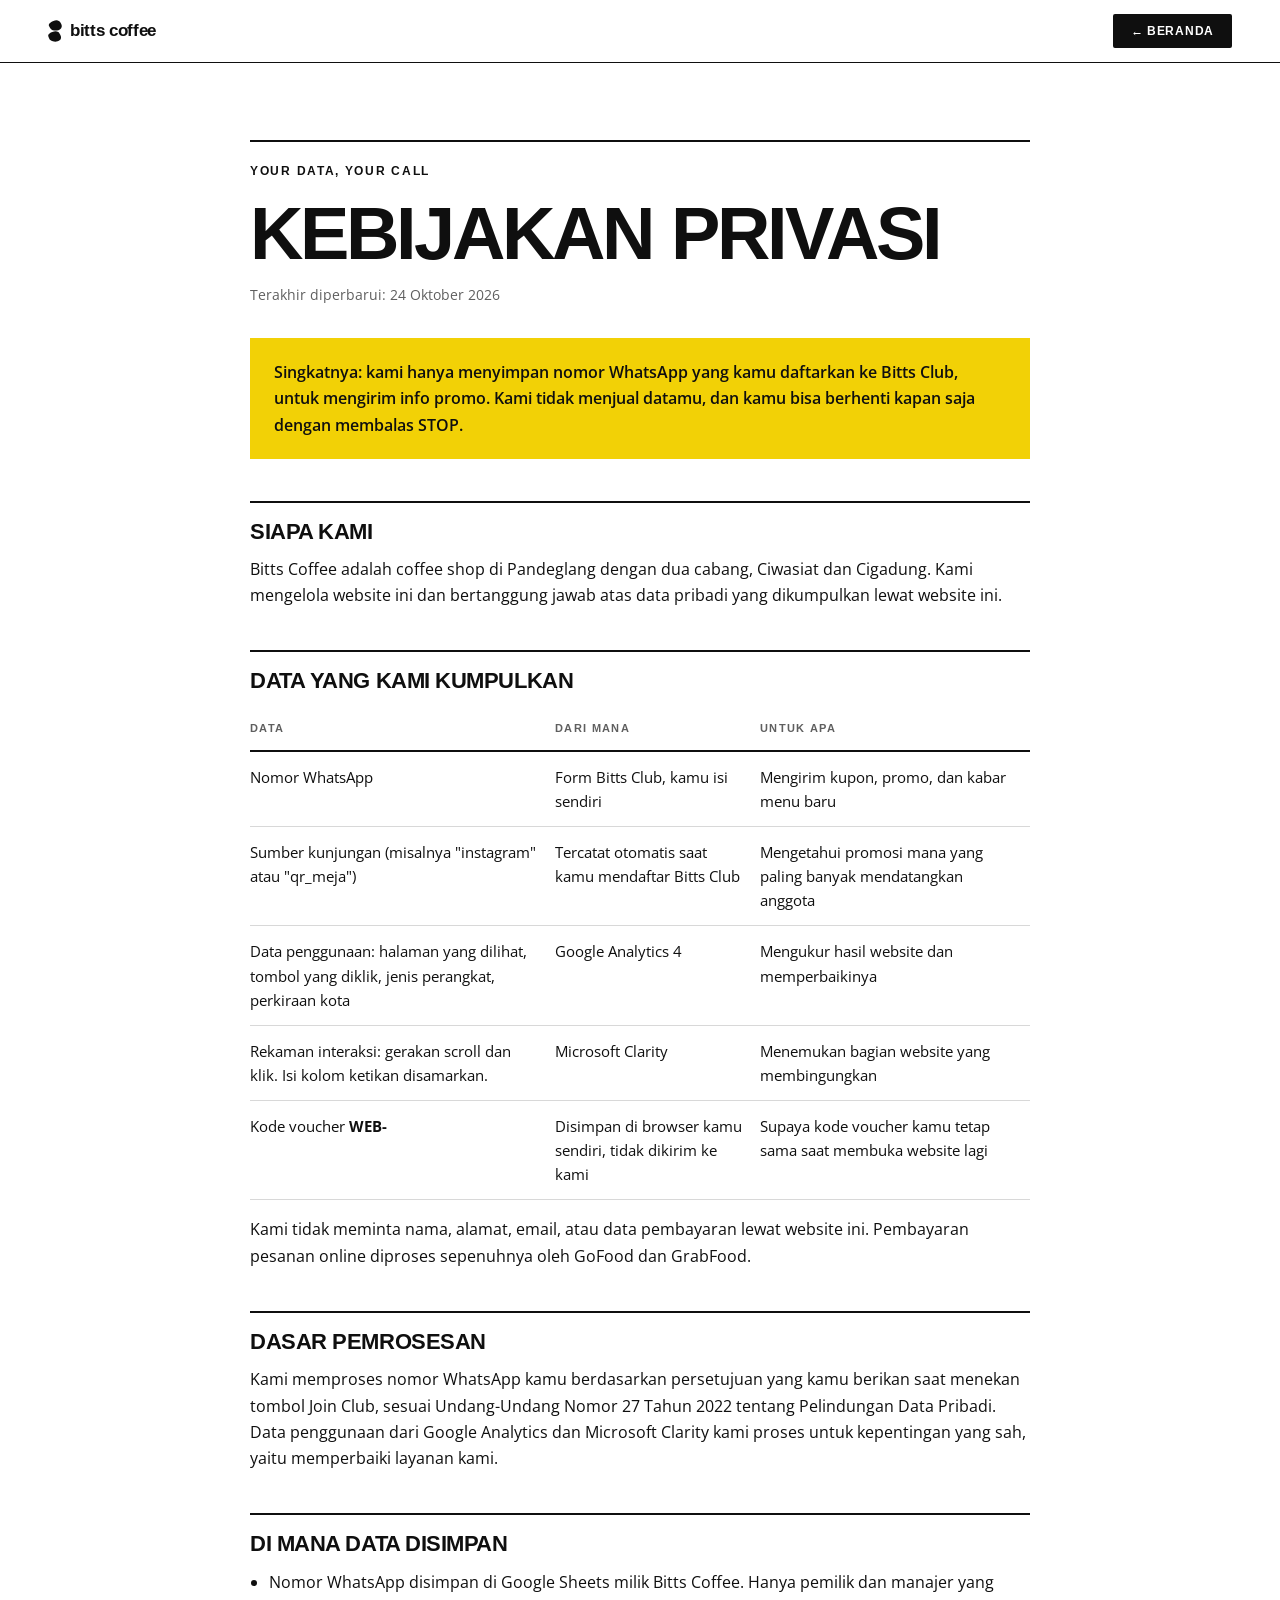
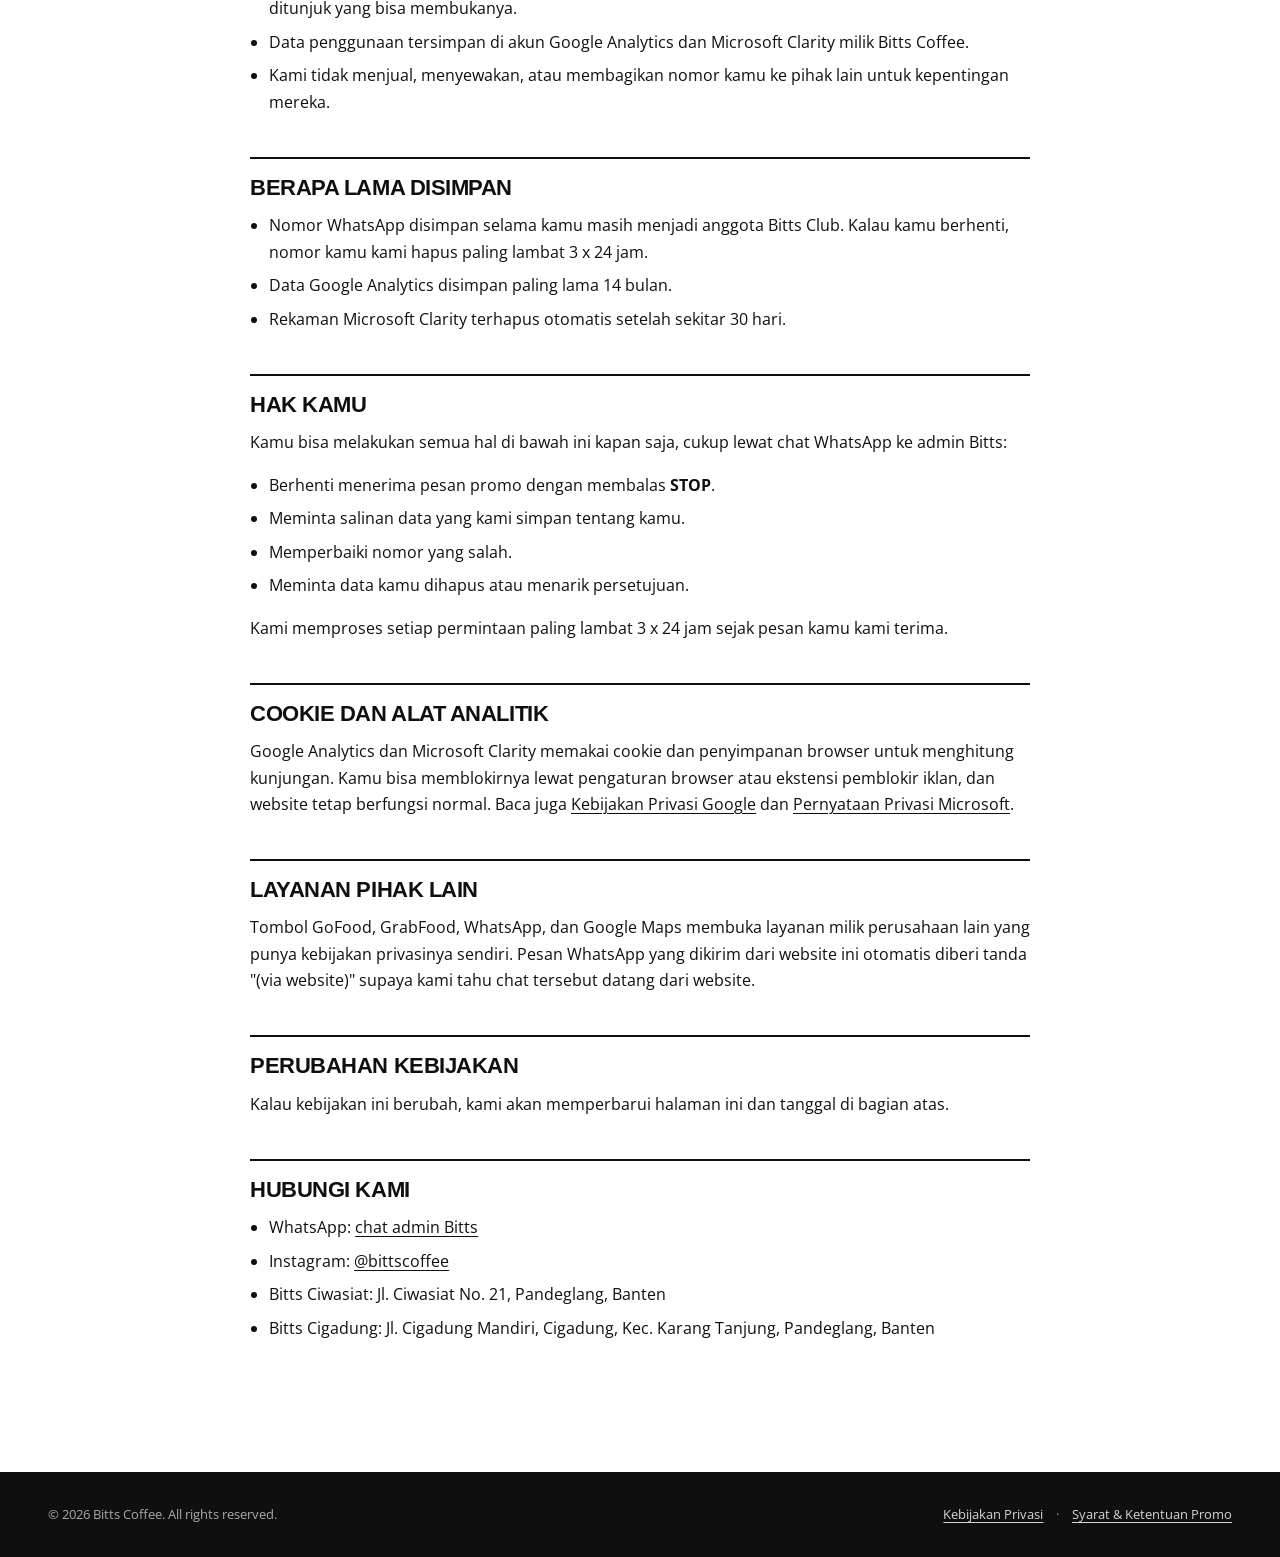
==== commit 3c02ea87: "Rombak desain ke gaya poster editorial - Bidang warna solid hitam, putih, kuning Bitts Bike; tanpa p" ====
--- a/kebijakan-privasi.html
+++ b/kebijakan-privasi.html
@@ -5,7 +5,7 @@
   <meta name="viewport" content="width=device-width, initial-scale=1.0">
   <title>Kebijakan Privasi | Bitts Coffee</title>
   <meta name="description" content="Data apa yang dikumpulkan website Bitts Coffee, untuk apa, dan cara kamu mengatur atau menghapusnya.">
-  <meta name="theme-color" content="#141414">
+  <meta name="theme-color" content="#0f0f0f">
   <link rel="canonical" href="https://bittscoffee.example/kebijakan-privasi.html">
   <link rel="icon" href="favicon.svg" type="image/svg+xml">
   <link rel="apple-touch-icon" href="apple-touch-icon.png">
@@ -13,7 +13,7 @@
   <!-- Google Fonts -->
   <link rel="preconnect" href="https://fonts.googleapis.com">
   <link rel="preconnect" href="https://fonts.gstatic.com" crossorigin>
-  <link href="https://fonts.googleapis.com/css2?family=Arimo:ital,wght@0,400;0,700;1,700&family=Delicious+Handrawn&family=Open+Sans:ital,wght@0,400;0,600;0,700;1,700;1,800&display=swap" rel="stylesheet">
+  <link href="https://fonts.googleapis.com/css2?family=Arimo:ital,wght@0,400;0,700;1,700&family=Open+Sans:ital,wght@0,400;0,600;0,700;1,700;1,800&display=swap" rel="stylesheet">
 
   <link rel="stylesheet" href="style.css">
 </head>
@@ -41,7 +41,7 @@
     <div class="legal-container">
       <div class="legal-hero">
         <p class="tag-line">your data, your call</p>
-        <h1 class="legal-title hand">kebijakan privasi</h1>
+        <h1 class="legal-title">kebijakan privasi</h1>
         <p class="legal-updated">Terakhir diperbarui: 24 Oktober 2026</p>
       </div>
 
--- a/style.css
+++ b/style.css
@@ -1,39 +1,35 @@
 /* ==========================================================================
    BITTS COFFEE MAIN STYLESHEET
-   Mengikuti desain story Instagram @bittscoffee:
-   - Judul tulisan tangan kapital (Delicious Handrawn, ditebalkan)
-   - Label poster Arimo bold, teks Open Sans, angka diskon 3D (Titan One)
-   - Hitam, putih, gradasi abu-abu, aksen kuning lemon Bitts Bike
-   - Motif: garis setelah teks, siluet rumah & pohon di dasar panel, logo dua batu
+   Arah desain: poster editorial.
+   - Tipografi dari story Instagram Bitts: Arimo Bold (poster) dan
+     Open Sans ExtraBold Italic (aksen), tulisan tangan hanya untuk tanda tangan
+   - Bidang warna solid: hitam, putih, kuning Bitts Bike. Tanpa pola atau gradasi
+   - Grid editorial dengan nomor section dan garis tegas
    ========================================================================== */
 
-/* --- Custom Properties & Tokens --- */
+/* --- Tokens --- */
 :root {
-  --ink: #141414;
-  --white: #ffffff;
-  --paper: #f2f2f2;       /* Abu-abu terang dasar story */
-  --mist: #e6e7e7;
-  --line: #dedede;
-  --line-strong: #c9c9c9;
-  --text-soft: #555555;
-  --text-muted: #777777;
-  --yellow: #f2d106;      /* Diambil dari badge Bitts Bike */
-  --brown: #754328;       /* Story "WE ARE OPEN" */
-  --brown-soft: #766055;
+  --ink: #0f0f0f;
+  --paper: #ffffff;
+  --yellow: #f2d106;      /* Dari badge Bitts Bike */
+  --muted: #5f5f5f;
+  --muted-dark: #a8a8a8;  /* Teks sekunder di atas hitam */
+  --hair: rgba(15, 15, 15, 0.16);
+  --hair-light: rgba(255, 255, 255, 0.22);
   --gofood: #e02f2f;
   --grabfood: #00a144;
 
-  --font-hand: 'Delicious Handrawn', 'Arial Narrow', 'sans-serif-condensed', Impact, sans-serif; /* Narrow fallbacks keep layout if the font fails */
-  --font-poster: 'Arimo', Arial, Helvetica, sans-serif;
+  --font-display: 'Arimo', Arial, Helvetica, sans-serif;
   --font-body: 'Open Sans', system-ui, sans-serif;
-  --font-num: 'Titan One', 'Arimo', sans-serif;
-
-  --radius: 16px;
-  --story-gradient: linear-gradient(180deg, #ffffff 0%, #ffffff 38%, #f2f2f2 70%, #e3e4e4 100%);
-  --transition: 0.25s ease;
-}
-
-/* --- Global Reset & Base --- */
+  --font-hand: 'Delicious Handrawn', 'Arial Narrow', sans-serif;
+
+  --container: 1280px;
+  --pad-x: clamp(1.25rem, 4vw, 3rem);
+  --section-y: clamp(4.5rem, 9vw, 8rem);
+  --transition: 0.2s ease;
+}
+
+/* --- Reset & Base --- */
 * {
   box-sizing: border-box;
   margin: 0;
@@ -46,9 +42,10 @@
 
 body {
   font-family: var(--font-body);
-  background-color: var(--white);
+  font-size: 1rem;
+  line-height: 1.65;
   color: var(--ink);
-  line-height: 1.6;
+  background-color: var(--paper);
   overflow-x: hidden;
   -webkit-font-smoothing: antialiased;
 }
@@ -59,6 +56,7 @@
 }
 
 img {
+  display: block;
   max-width: 100%;
 }
 
@@ -69,61 +67,75 @@
   overflow: hidden;
 }
 
-/* --- Type System --- */
-/* Hand lettering: thin font thickened with a stroke to match the IG headlines */
-.hand {
+/* --- Shared Type --- */
+.section-index {
+  font-family: var(--font-display);
+  font-weight: 700;
+  font-size: 0.76rem;
+  line-height: 1.4;
+  letter-spacing: 0.14em;
+  text-transform: uppercase;
+}
+
+.section-title {
+  font-family: var(--font-display);
+  font-weight: 700;
+  font-size: clamp(2.5rem, 6.2vw, 5.4rem);
+  line-height: 0.92;
+  letter-spacing: -0.035em;
+  text-transform: uppercase;
+  overflow-wrap: break-word;
+}
+/* Italic accent, like "Jl. Ciwasiat" in the stories */
+.section-title em,
+.cta-title em {
+  font-family: var(--font-body);
+  font-style: italic;
+  font-weight: 800;
+  text-transform: none;
+  letter-spacing: -0.04em;
+}
+
+.section-sub {
+  max-width: 560px;
+  margin-top: 1.4rem;
+  font-size: 1.05rem;
+  color: var(--muted);
+}
+
+/* Hand-lettered signature: the only place the IG hand font appears */
+.signature {
+  display: inline-flex;
+  align-items: center;
+  gap: 0.8rem;
   font-family: var(--font-hand);
-  font-weight: 400;
-  text-transform: uppercase;
-  line-height: 0.9;
-  letter-spacing: 0.01em;
-  -webkit-text-stroke: 0.045em currentColor;
-  overflow-wrap: break-word;
-}
-
-.poster {
-  font-family: var(--font-poster);
-  font-weight: 700;
-  text-transform: uppercase;
-  letter-spacing: 0.01em;
-}
-
-/* "WE SERVE BITTER AND SWEETS ______" : label followed by a rule */
-.tag-line {
-  display: flex;
-  align-items: center;
-  gap: 0.9rem;
-  font-family: var(--font-hand);
-  font-size: 1.35rem;
+  font-size: 1.5rem;
   line-height: 1;
   text-transform: uppercase;
   letter-spacing: 0.03em;
-  -webkit-text-stroke: 0.025em currentColor;
-  margin-bottom: 1rem;
-}
-.tag-line::after {
+  -webkit-text-stroke: 0.03em currentColor;
+}
+.signature::after {
   content: '';
-  flex: 0 1 110px;
-  min-width: 32px;
+  width: 80px;
   height: 2px;
   background-color: currentColor;
 }
 
-/* "Jl. Ciwasiat - Pandeglang ______" */
+/* "Jl. Ciwasiat - Pandeglang ____" */
 .addr-line {
   display: flex;
   align-items: center;
   gap: 0.8rem;
-  font-family: var(--font-body);
-  font-weight: 700;
-  font-size: 0.95rem;
+  font-weight: 700;
+  font-size: 0.9rem;
 }
 .addr-line em {
   font-weight: 800;
 }
 .addr-line::after {
   content: '';
-  flex: 0 1 90px;
+  flex: 0 1 80px;
   min-width: 24px;
   height: 2px;
   background-color: currentColor;
@@ -134,29 +146,25 @@
 .text-black { color: var(--ink) !important; }
 .bg-yellow { background-color: var(--yellow) !important; }
 .bg-black { background-color: var(--ink) !important; }
-.bg-grey { background-color: var(--paper) !important; }
 .text-center { text-align: center; }
 
-/* --- Buttons --- */
+/* --- Buttons: square-cornered poster buttons --- */
 .btn {
   display: inline-flex;
   align-items: center;
   justify-content: center;
-  padding: 0.95rem 1.7rem;
-  font-family: var(--font-poster);
-  font-weight: 700;
-  font-size: 0.9rem;
+  padding: 1rem 1.6rem;
+  font-family: var(--font-display);
+  font-weight: 700;
+  font-size: 0.85rem;
   line-height: 1.1;
-  letter-spacing: 0.03em;
+  letter-spacing: 0.06em;
   text-transform: uppercase;
   text-align: center;
   border: 2px solid var(--ink);
-  border-radius: 999px;
+  border-radius: 2px;
   cursor: pointer;
-  transition: background-color var(--transition), color var(--transition), transform var(--transition);
-}
-.btn:active {
-  transform: translateY(1px);
+  transition: background-color var(--transition), color var(--transition), border-color var(--transition);
 }
 .btn-black {
   background-color: var(--ink);
@@ -166,498 +174,373 @@
   background-color: var(--yellow);
   color: var(--ink);
 }
-.btn-white {
+.btn-yellow {
+  background-color: var(--yellow);
+  border-color: var(--yellow);
+  color: var(--ink);
+}
+.btn-yellow:hover {
+  background-color: #ffffff;
+  border-color: #ffffff;
+}
+.btn-outline {
+  background-color: transparent;
+  color: var(--ink);
+}
+.btn-outline:hover {
+  background-color: var(--ink);
+  color: #ffffff;
+}
+.btn-outline-light {
+  background-color: transparent;
+  border-color: #ffffff;
+  color: #ffffff;
+}
+.btn-outline-light:hover {
   background-color: #ffffff;
   color: var(--ink);
 }
-.btn-white:hover {
-  background-color: var(--ink);
-  color: #ffffff;
-}
 .btn-block {
   display: flex;
   width: 100%;
 }
 
-/* --- Village Silhouettes (bottom of story panels) --- */
-.village {
-  position: absolute;
-  left: 0;
-  right: 0;
-  bottom: 0;
-  height: 110px;
-  background: url('assets/img/village.svg') repeat-x left bottom / 320px 110px;
-  pointer-events: none;
-  z-index: 0;
-}
-.village-dark {
-  opacity: 0.07;
-}
-
-.story-bg {
-  position: relative;
-  overflow: hidden;
-  background: var(--story-gradient);
-}
-
-/* --- Marquee Announcement --- */
-.marquee-bar {
-  background-color: var(--ink);
-  color: #ffffff;
-  padding: 0.5rem 0;
-  overflow: hidden;
-  display: flex;
-}
-.marquee-content {
-  display: flex;
-  white-space: nowrap;
-  animation: marquee 40s linear infinite;
-}
-.marquee-content span {
-  font-family: var(--font-hand);
-  font-size: 1.2rem;
-  text-transform: uppercase;
-  letter-spacing: 0.05em;
-  -webkit-text-stroke: 0.02em currentColor;
-  padding-right: 2rem;
-}
-
-@keyframes marquee {
-  0% { transform: translate3d(0, 0, 0); }
-  100% { transform: translate3d(-50%, 0, 0); }
-}
-
-/* --- Header (logo centred, as in the stories) --- */
+/* --- Layout --- */
+section {
+  padding: var(--section-y) 0;
+}
+.section-container {
+  max-width: var(--container);
+  margin: 0 auto;
+  padding: 0 var(--pad-x);
+}
+/* Editorial header: index on the left, headline on the right, rule on top */
+.section-head {
+  display: grid;
+  grid-template-columns: minmax(140px, 3fr) 9fr;
+  gap: 1.2rem 2rem;
+  border-top: 2px solid currentColor;
+  padding-top: 1.2rem;
+  margin-bottom: clamp(2.5rem, 5vw, 4rem);
+}
+.section-head .section-index {
+  padding-top: 0.4rem;
+}
+/* Two white sections in a row: the top rule already separates them */
+.menu-section + .space-section,
+.testimonials-section + .beans-section,
+.beans-section + .location-section {
+  padding-top: 0;
+}
+
+/* --- Header --- */
 .main-header {
-  background-color: rgba(255, 255, 255, 0.92);
-  backdrop-filter: blur(10px);
-  -webkit-backdrop-filter: blur(10px);
-  border-bottom: 1px solid var(--line);
   position: sticky;
   top: 0;
   z-index: 100;
+  background-color: #ffffff;
+  border-bottom: 1px solid var(--ink);
 }
 .header-container {
-  display: grid;
-  grid-template-columns: 1fr auto 1fr;
+  display: flex;
   align-items: center;
-  max-width: 1200px;
+  gap: 2rem;
+  max-width: var(--container);
   margin: 0 auto;
-  padding: 0.8rem 1.5rem;
-}
-.nav-left {
-  grid-column: 1;
-  justify-self: start;
+  padding: 0.85rem var(--pad-x);
 }
 .logo-group {
-  grid-column: 2;
   display: inline-flex;
   align-items: center;
-  gap: 0.6rem;
+  gap: 0.5rem;
   color: var(--ink);
 }
-.nav-right {
-  grid-column: 3;
-  justify-self: end;
-  display: flex;
-  align-items: center;
+.bitts-mark {
+  width: 14px;
+  height: 22px;
+  flex: none;
+}
+.logo-text {
+  font-family: var(--font-display);
+  font-weight: 700;
+  font-size: 1.05rem;
+  letter-spacing: -0.02em;
+  white-space: nowrap;
+}
+.nav-menu {
+  display: flex;
   gap: 1.8rem;
-}
-.bitts-mark {
-  width: 24px;
-  height: 37px;
-  flex: none;
-  transition: transform var(--transition);
-}
-.logo-group:hover .bitts-mark {
-  transform: rotate(-8deg);
-}
-.logo-text {
-  font-family: var(--font-hand);
-  font-size: 1.9rem;
-  line-height: 1;
-  text-transform: uppercase;
-  letter-spacing: 0.02em;
-  -webkit-text-stroke: 0.035em currentColor;
-  white-space: nowrap;
-}
-.nav-menu {
-  display: flex;
-  gap: 1.6rem;
+  margin-left: auto;
 }
 .nav-link {
-  position: relative;
-  font-family: var(--font-poster);
-  font-weight: 700;
-  font-size: 0.8rem;
-  text-transform: uppercase;
-  letter-spacing: 0.06em;
-  color: var(--text-soft);
+  font-family: var(--font-display);
+  font-weight: 700;
+  font-size: 0.76rem;
+  letter-spacing: 0.12em;
+  text-transform: uppercase;
   padding: 0.3rem 0;
-  transition: color var(--transition);
-}
-.nav-link::after {
-  content: '';
-  position: absolute;
-  left: 0;
-  right: 100%;
-  bottom: 0;
-  height: 2px;
-  background-color: var(--ink);
-  transition: right var(--transition);
+  border-bottom: 2px solid transparent;
+  transition: border-color var(--transition);
 }
 .nav-link:hover {
-  color: var(--ink);
-}
-.nav-link:hover::after {
-  right: 0;
+  border-bottom-color: var(--ink);
 }
 .cta-nav {
-  padding: 0.65rem 1.2rem;
-  font-size: 0.78rem;
-}
-
-/* --- Mobile Menu Toggle --- */
+  padding: 0.6rem 1rem;
+  font-size: 0.74rem;
+}
+
+/* --- Mobile Menu --- */
 .mobile-menu-toggle {
   display: none;
-  grid-column: 1;
-  grid-row: 1;
-  justify-self: start;
   flex-direction: column;
   justify-content: space-between;
-  width: 26px;
-  height: 18px;
+  width: 24px;
+  height: 16px;
+  margin-left: auto;
   background: transparent;
   border: none;
   cursor: pointer;
 }
 .mobile-menu-toggle span {
   width: 100%;
-  height: 2.5px;
+  height: 2px;
   background-color: var(--ink);
-  border-radius: 2px;
   transition: transform var(--transition), opacity var(--transition);
 }
 .mobile-menu-toggle.active span:nth-child(1) {
-  transform: translateY(7.75px) rotate(45deg);
+  transform: translateY(7px) rotate(45deg);
 }
 .mobile-menu-toggle.active span:nth-child(2) {
   opacity: 0;
 }
 .mobile-menu-toggle.active span:nth-child(3) {
-  transform: translateY(-7.75px) rotate(-45deg);
-}
-
+  transform: translateY(-7px) rotate(-45deg);
+}
 .mobile-nav {
   display: none;
   position: fixed;
   inset: 0;
-  padding: 7.5rem 1.5rem 2rem 1.5rem;
-  background: var(--story-gradient);
+  z-index: 99;
   flex-direction: column;
-  gap: 0.2rem;
-  z-index: 99;
+  padding: 6rem var(--pad-x) 2rem var(--pad-x);
+  background-color: #ffffff;
   overflow-y: auto;
 }
 .mobile-link {
-  font-family: var(--font-hand);
-  font-size: 2.3rem;
-  line-height: 1.1;
-  text-transform: uppercase;
-  -webkit-text-stroke: 0.035em currentColor;
-  border-bottom: 1px dashed var(--line-strong);
-  padding: 0.35rem 0;
+  font-family: var(--font-display);
+  font-weight: 700;
+  font-size: 2rem;
+  line-height: 1.15;
+  letter-spacing: -0.03em;
+  text-transform: uppercase;
+  padding: 0.5rem 0;
+  border-bottom: 1px solid var(--hair);
 }
 .mobile-nav .btn {
-  margin-top: 1.4rem;
-}
-
-/* --- Common Section Styling --- */
-section {
-  padding: 6rem 1.5rem;
-}
-section.story-bg {
-  padding-bottom: 8.5rem; /* Room for the village silhouettes */
-}
-.section-container {
-  position: relative;
-  z-index: 1;
-  max-width: 1200px;
-  margin: 0 auto;
-}
-.section-header {
-  max-width: 760px;
-  margin-bottom: 3.2rem;
-}
-.flex-header {
-  max-width: none;
-  display: flex;
-  justify-content: space-between;
-  align-items: flex-end;
-  gap: 2rem;
+  margin-top: 1.6rem;
+}
+
+/* --- Hero: black poster with the real latte photo bleeding to the edge --- */
+.hero {
+  display: grid;
+  grid-template-columns: 1.05fr 0.95fr;
+  min-height: min(calc(100svh - 54px), 820px);
+  padding: 0;
+  background-color: var(--ink);
+  color: #ffffff;
+}
+.hero-text {
+  display: flex;
+  flex-direction: column;
+  gap: 2.5rem;
+  min-width: 0;
+  padding: clamp(2.5rem, 5vw, 4.5rem) var(--pad-x);
+  padding-left: max(var(--pad-x), calc((100vw - var(--container)) / 2 + var(--pad-x)));
+}
+.hero-title {
+  font-family: var(--font-display);
+  font-weight: 700;
+  font-size: clamp(4.2rem, 10.5vw, 9.8rem);
+  line-height: 0.84;
+  letter-spacing: -0.05em;
+  text-transform: uppercase;
+}
+.hero-title .dot {
+  color: var(--yellow);
+}
+.hero-bottom {
+  margin-top: auto;
+}
+.hero-lead {
+  max-width: 34ch;
+  font-size: 1.15rem;
+  line-height: 1.55;
+  color: #d4d4d4;
+}
+.hero-lead em {
+  font-style: italic;
+  font-weight: 800;
+  color: #ffffff;
+}
+.hero-buttons {
+  display: flex;
   flex-wrap: wrap;
-}
-.section-title {
-  font-size: clamp(3rem, 6.2vw, 5rem);
-}
-.section-subtitle {
+  gap: 0.8rem;
+  margin: 1.8rem 0 2.4rem 0;
+}
+.hero-facts {
+  display: grid;
+  grid-template-columns: repeat(3, auto);
+  justify-content: start;
+  gap: 2.5rem;
+  border-top: 1px solid var(--hair-light);
+  padding-top: 1.1rem;
+}
+.hero-facts dt {
+  font-family: var(--font-display);
+  font-weight: 700;
+  font-size: 0.7rem;
+  letter-spacing: 0.12em;
+  text-transform: uppercase;
+  color: var(--muted-dark);
+}
+.hero-facts dd {
+  font-family: var(--font-display);
+  font-weight: 700;
   font-size: 1.05rem;
-  color: var(--text-soft);
-  max-width: 560px;
-  margin-top: 1.2rem;
-}
-
-/* --- Hero Section --- */
-.hero-section {
+  margin-top: 0.2rem;
+}
+.hero-photo {
   position: relative;
   overflow: hidden;
-  padding: 4.5rem 1.5rem 8rem 1.5rem;
-}
-.hero-container {
-  position: relative;
-  z-index: 1;
-  display: grid;
-  grid-template-columns: 1.15fr 0.85fr;
-  align-items: center;
-  gap: 3rem;
-  max-width: 1200px;
-  margin: 0 auto;
-}
-.hero-content {
-  min-width: 0;
-}
-.hero-title {
-  font-size: clamp(5.5rem, 12vw, 10rem);
-  line-height: 0.86;
-  margin: 0.3rem 0 1.1rem 0;
-}
-.hero-sub {
-  font-size: 1.35rem;
-  margin-bottom: 1.1rem;
-}
-.hero-desc {
-  font-size: 1.05rem;
-  color: var(--text-soft);
-  max-width: 520px;
-}
-.hero-buttons {
-  display: flex;
-  gap: 1rem;
-  margin: 2rem 0 1.8rem 0;
-}
-.hero-graphics {
-  position: relative;
-  justify-self: center;
-  width: min(350px, 100%);
-  min-width: 0; /* Let the grid column shrink on phones */
-}
-.hero-photo {
-  width: 100%;
-  background-color: #ffffff;
-  border: 2px solid #8f8f8f;
-  box-shadow: 0 30px 60px -30px rgba(0, 0, 0, 0.45);
+  min-height: 100%;
 }
 .hero-photo img {
-  display: block;
-  width: 100%;
-  height: auto;
-  aspect-ratio: 503 / 895;
-  object-fit: cover;
-}
-.bike-badge {
   position: absolute;
-  top: -30px;
-  right: -40px;
-  width: 116px;
-  height: 116px;
-  transform: rotate(-8deg);
-  transition: transform var(--transition);
-  filter: drop-shadow(0 8px 14px rgba(0, 0, 0, 0.18));
-}
-.bike-badge svg {
+  inset: 0;
   width: 100%;
   height: 100%;
-}
-.bike-badge:hover {
-  transform: rotate(4deg) scale(1.05);
-}
-.hero-note {
-  position: absolute;
-  left: -48px;
-  bottom: 34px;
-  background-color: var(--ink);
-  color: #ffffff;
-  font-size: 1.55rem;
+  object-fit: cover;
+  object-position: center 72%;
+}
+
+/* --- 01 Promo: solid yellow poster --- */
+.promo-section {
+  background-color: var(--yellow);
+  color: var(--ink);
+}
+.promo-section .section-sub {
+  color: var(--ink);
+}
+.promo-list {
+  border-top: 2px solid var(--ink);
+}
+.promo-row {
+  display: grid;
+  grid-template-columns: minmax(140px, 3fr) 5fr 2.4fr 1.6fr;
+  gap: 2rem;
+  align-items: center;
+  padding: 2.2rem 0;
+  border-bottom: 2px solid var(--ink);
+}
+.promo-no {
+  font-family: var(--font-display);
+  font-weight: 700;
+  font-size: 0.85rem;
+  letter-spacing: 0.12em;
+}
+.promo-kicker {
+  font-style: italic;
+  font-weight: 800;
+  font-size: 1rem;
+  margin-bottom: 0.3rem;
+}
+.promo-card-title {
+  font-family: var(--font-display);
+  font-weight: 700;
+  font-size: clamp(1.7rem, 3vw, 2.6rem);
   line-height: 0.95;
-  padding: 0.65rem 1rem 0.55rem 1rem;
-  transform: rotate(-4deg);
-  -webkit-text-stroke: 0.03em currentColor;
-}
-
-/* --- Promo Section (story cards) --- */
-.promo-section {
-  background-color: var(--white);
-}
-.promo-grid {
-  display: grid;
-  grid-template-columns: 1fr 1fr;
-  gap: 2.5rem;
-}
-.story-card {
-  position: relative;
-  overflow: hidden;
+  letter-spacing: -0.03em;
+  text-transform: uppercase;
+}
+.promo-card-desc {
+  max-width: 46ch;
+  margin-top: 0.8rem;
+}
+.promo-big {
+  font-family: var(--font-display);
+  font-weight: 700;
+  font-size: clamp(4.5rem, 9vw, 8.5rem);
+  line-height: 0.8;
+  letter-spacing: -0.06em;
+}
+.promo-big span {
+  font-size: 0.5em;
+  vertical-align: top;
+  margin-left: 0.04em;
+}
+.promo-actions {
   display: flex;
   flex-direction: column;
-  min-height: 660px;
-  padding: 4.6rem 2.6rem 2.2rem 2.6rem;
-  background: var(--story-gradient);
-  border: 1px solid var(--line);
-  border-radius: var(--radius);
-}
-.story-mark {
-  position: absolute;
-  top: 1.4rem;
-  left: 50%;
-  width: 22px;
-  height: 34px;
-  transform: translateX(-50%);
-  color: var(--ink);
-}
-.story-badge {
-  position: absolute;
-  top: 1.1rem;
-  right: 1.3rem;
-  width: 80px;
-  height: 80px;
-}
-.promo-card-title {
-  font-size: clamp(3rem, 5vw, 4.3rem);
-  margin-top: 1rem;
-}
-.promo-discount {
-  display: flex;
-  flex-direction: column;
-  align-items: flex-start;
-  margin: 1.8rem 0 1.2rem 0;
-}
-.promo-discount-label {
-  font-family: var(--font-poster);
-  font-weight: 700;
-  font-style: italic;
-  font-size: 1.7rem;
-  line-height: 1;
-  text-transform: uppercase;
-  margin: 0 0 0.3rem 1.3rem;
-}
-/* Chunky "10%" with outline and extruded shadow, like the Bitts Bike story */
-.promo-discount-num {
-  font-family: var(--font-num);
-  font-size: 7rem;
-  line-height: 1;
-  white-space: nowrap;
-  color: #ffffff;
-  -webkit-text-stroke: 0.075em var(--ink);
-  paint-order: stroke fill;
-  margin-left: 0.12em;
-  text-shadow:
-    -0.012em 0.012em 0 var(--ink), -0.024em 0.024em 0 var(--ink),
-    -0.036em 0.036em 0 var(--ink), -0.048em 0.048em 0 var(--ink),
-    -0.06em 0.06em 0 var(--ink), -0.072em 0.072em 0 var(--ink),
-    -0.084em 0.084em 0 var(--ink), -0.096em 0.096em 0 var(--ink);
-}
-.promo-discount-num .pct {
-  display: inline-block;
-  font-size: 0.42em;
-  vertical-align: top;
-  transform: rotate(-12deg) translate(-0.05em, 0.1em);
-}
-.promo-card-sub {
-  font-size: clamp(2.2rem, 3.4vw, 3rem);
-}
-.promo-card-poster {
-  font-size: 1.5rem;
-  margin-top: 0.8rem;
-}
-.tumbler-art {
-  align-self: center;
-  width: 150px;
-  height: 250px;
-  margin: 1.2rem 0 0.4rem 0;
-}
-.promo-card-desc {
-  font-size: 0.98rem;
-  color: var(--text-soft);
-  max-width: 36ch;
-  margin: 1.2rem 0 1.6rem 0;
-}
-.promo-footer {
-  position: relative;
-  z-index: 1;
-  margin-top: auto;
-  display: flex;
-  justify-content: space-between;
-  align-items: center;
-  gap: 1rem;
-}
-.promo-terms {
-  font-family: var(--font-body);
-  font-weight: 700;
-  font-size: 0.8rem;
-  white-space: nowrap;
-  text-decoration: underline;
-  text-underline-offset: 3px;
+  align-items: flex-end;
+  gap: 0.7rem;
 }
 .promo-cta-btn {
-  font-family: var(--font-poster);
-  font-weight: 700;
-  font-size: 0.85rem;
-  text-transform: uppercase;
-  letter-spacing: 0.03em;
-  padding: 0.85rem 1.5rem;
+  font-family: var(--font-display);
+  font-weight: 700;
+  font-size: 0.82rem;
+  letter-spacing: 0.06em;
+  text-transform: uppercase;
+  padding: 1rem 1.3rem;
   background-color: var(--ink);
   color: #ffffff;
   border: 2px solid var(--ink);
-  border-radius: 999px;
+  border-radius: 2px;
   cursor: pointer;
+  white-space: nowrap;
   transition: background-color var(--transition), color var(--transition);
 }
 .promo-cta-btn:hover {
-  background-color: var(--yellow);
+  background-color: #ffffff;
   color: var(--ink);
 }
-
-/* --- Menu Section --- */
-.menu-section {
-  background-color: var(--white);
-}
+.promo-terms {
+  font-size: 0.8rem;
+  font-weight: 600;
+  text-decoration: underline;
+  text-underline-offset: 3px;
+}
+
+/* --- 02 Menu: typographic menu board --- */
 .promo-calculator-widget {
-  background-color: #ffffff;
+  display: flex;
+  flex-wrap: wrap;
+  align-items: center;
+  gap: 0.8rem 2rem;
+  padding: 1rem 1.2rem;
+  margin-bottom: 3rem;
   border: 2px solid var(--ink);
-  border-radius: 14px;
-  padding: 1rem 1.3rem;
 }
 .calculator-label {
-  display: block;
-  font-family: var(--font-hand);
-  font-size: 1.35rem;
-  line-height: 1;
-  text-transform: uppercase;
-  -webkit-text-stroke: 0.025em currentColor;
-  margin-bottom: 0.7rem;
+  font-family: var(--font-display);
+  font-weight: 700;
+  font-size: 0.76rem;
+  letter-spacing: 0.12em;
+  text-transform: uppercase;
 }
 .calculator-toggles {
   display: flex;
-  gap: 1.3rem;
   flex-wrap: wrap;
+  gap: 0.8rem 1.6rem;
 }
 .toggle-container {
   position: relative;
   display: flex;
   align-items: center;
   gap: 0.55rem;
-  font-family: var(--font-poster);
-  font-weight: 700;
-  font-size: 0.9rem;
+  font-weight: 600;
+  font-size: 0.95rem;
   cursor: pointer;
 }
 .calc-checkbox {
@@ -671,615 +554,460 @@
 .toggle-custom {
   position: relative;
   display: inline-block;
-  width: 20px;
-  height: 20px;
+  width: 18px;
+  height: 18px;
   border: 2px solid var(--ink);
-  border-radius: 5px;
   background-color: #ffffff;
-  transition: background-color var(--transition);
 }
 .calc-checkbox:checked + .toggle-custom {
-  background-color: var(--yellow);
+  background-color: var(--ink);
 }
 .calc-checkbox:checked + .toggle-custom::after {
-  content: '✓';
+  content: '';
   position: absolute;
-  top: 50%;
-  left: 50%;
-  transform: translate(-50%, -50%);
-  font-size: 0.8rem;
-  font-weight: 700;
+  left: 4px;
+  top: 0;
+  width: 5px;
+  height: 10px;
+  border: solid var(--yellow);
+  border-width: 0 2px 2px 0;
+  transform: rotate(45deg);
 }
 .calc-checkbox:focus-visible + .toggle-custom {
   outline: 3px solid var(--yellow);
   outline-offset: 2px;
 }
 .calculator-note {
-  font-size: 0.75rem;
-  color: var(--text-muted);
-  margin-top: 0.6rem;
-}
-
-.menu-tabs {
-  display: flex;
-  gap: 1.8rem;
-  margin-bottom: 2.5rem;
-  border-bottom: 1px solid var(--line);
-}
-.menu-tab-btn {
+  margin-left: auto;
+  font-size: 0.8rem;
+  color: var(--muted);
+}
+
+.menu-board {
+  display: grid;
+  grid-template-columns: 1fr 1fr;
+  gap: 0 clamp(2rem, 5vw, 5rem);
+}
+.menu-col-title {
+  display: flex;
+  justify-content: space-between;
+  align-items: baseline;
+  gap: 1rem;
+  padding-bottom: 0.7rem;
+  border-bottom: 2px solid var(--ink);
+  font-family: var(--font-display);
+  font-weight: 700;
+  font-size: clamp(1.6rem, 2.6vw, 2.2rem);
+  line-height: 1;
+  letter-spacing: -0.03em;
+  text-transform: uppercase;
+}
+.menu-col-title span {
+  font-family: var(--font-body);
+  font-style: italic;
+  font-weight: 800;
+  font-size: 0.9rem;
+  letter-spacing: -0.01em;
+  text-transform: none;
+  color: var(--muted);
+}
+.menu-card {
+  padding: 1.4rem 0 1.3rem 0;
+  border-bottom: 1px solid var(--hair);
+}
+.menu-title-row {
+  display: flex;
+  align-items: baseline;
+  gap: 0.8rem;
+}
+.menu-item-name {
+  font-family: var(--font-display);
+  font-weight: 700;
+  font-size: 1.2rem;
+  line-height: 1.2;
+  letter-spacing: -0.01em;
+}
+.menu-item-tag {
+  display: inline-block;
+  vertical-align: 0.2em;
+  margin-left: 0.4rem;
+  padding: 0.15rem 0.4rem;
+  font-family: var(--font-display);
+  font-weight: 700;
+  font-size: 0.6rem;
+  letter-spacing: 0.1em;
+  text-transform: uppercase;
+  background-color: var(--yellow);
+}
+/* Solid leader line between name and price (no dots) */
+.menu-leader {
+  flex: 1;
+  min-width: 1.5rem;
+  border-bottom: 1px solid var(--ink);
+  opacity: 0.3;
+}
+.menu-item-price {
+  font-family: var(--font-display);
+  font-weight: 700;
+  font-size: 1.1rem;
+  white-space: nowrap;
+}
+.price-old {
+  text-decoration: line-through;
+  font-size: 0.85rem;
+  color: var(--muted);
+  margin-right: 0.35rem;
+}
+.price-current {
+  background-color: var(--yellow);
+  padding: 0 0.2em;
+}
+.menu-item-desc {
+  max-width: 52ch;
+  margin: 0.4rem 0 0.8rem 0;
+  font-size: 0.93rem;
+  color: var(--muted);
+}
+.menu-card-footer {
+  display: flex;
+  justify-content: space-between;
+  align-items: center;
+  gap: 1rem;
+}
+.menu-item-taste {
+  font-family: var(--font-display);
+  font-weight: 700;
+  font-size: 0.66rem;
+  letter-spacing: 0.08em;
+  text-transform: uppercase;
+  color: var(--muted);
+}
+.menu-order-btn {
+  flex: none;
+  padding: 0.25rem 0;
+  font-family: var(--font-display);
+  font-weight: 700;
+  font-size: 0.74rem;
+  letter-spacing: 0.08em;
+  text-transform: uppercase;
+  color: var(--ink);
+  background: none;
+  border: none;
+  border-bottom: 2px solid var(--ink);
+  cursor: pointer;
+  white-space: nowrap;
+  transition: background-color var(--transition);
+}
+.menu-order-btn::after {
+  content: ' →';
+}
+.menu-order-btn:hover {
+  background-color: var(--yellow);
+}
+
+/* --- 03 Suasana: real photo + statement --- */
+.space-grid {
+  display: grid;
+  grid-template-columns: 5fr 7fr;
+  gap: clamp(2rem, 5vw, 5rem);
+  align-items: center;
+}
+.space-photo img {
+  width: 100%;
+  height: auto;
+  aspect-ratio: 4 / 5;
+  object-fit: cover;
+  object-position: center 80%; /* Grinder and the real coffee bags */
+}
+.space-photo figcaption {
+  margin-top: 0.9rem;
+}
+.space-statement {
+  font-family: var(--font-display);
+  font-weight: 700;
+  font-size: clamp(1.5rem, 2.6vw, 2.2rem);
+  line-height: 1.15;
+  letter-spacing: -0.02em;
+}
+.space-lead {
+  max-width: 48ch;
+  margin-top: 1.4rem;
+  font-size: 1.05rem;
+  color: var(--muted);
+}
+.space-list {
+  list-style: none;
+  display: grid;
+  grid-template-columns: 1fr 1fr;
+  gap: 0 2rem;
+  margin-top: 2.5rem;
+  border-top: 2px solid var(--ink);
+}
+.space-list li {
+  padding: 0.8rem 0;
+  border-bottom: 1px solid var(--hair);
+  font-family: var(--font-display);
+  font-weight: 700;
+  font-size: 0.95rem;
+}
+
+/* --- 04 Booking: black poster --- */
+.booking-section {
+  background-color: var(--ink);
+  color: #ffffff;
+}
+.booking-section .section-sub {
+  color: var(--muted-dark);
+}
+.booking-grid {
+  display: grid;
+  grid-template-columns: 1fr 1fr;
+  border-top: 2px solid #ffffff;
+}
+.booking-card {
+  display: flex;
+  flex-direction: column;
+  padding: 2.4rem 2.4rem 0.4rem 0;
+}
+.booking-card + .booking-card {
+  padding: 2.4rem 0 0.4rem 2.4rem;
+  border-left: 1px solid var(--hair-light);
+}
+.booking-cap {
+  display: flex;
+  align-items: baseline;
+  gap: 0.6rem;
+  font-family: var(--font-display);
+  font-weight: 700;
+  font-size: 0.85rem;
+  letter-spacing: 0.12em;
+  text-transform: uppercase;
+}
+.booking-num {
+  font-size: clamp(5rem, 10vw, 8.5rem);
+  line-height: 0.8;
+  letter-spacing: -0.06em;
+  color: var(--yellow);
+}
+.booking-branch {
+  margin-top: 1.6rem;
+  font-style: italic;
+  font-weight: 800;
+}
+.booking-title {
+  font-family: var(--font-display);
+  font-weight: 700;
+  font-size: clamp(1.5rem, 2.4vw, 2rem);
+  line-height: 1;
+  letter-spacing: -0.03em;
+  text-transform: uppercase;
+  margin: 0.3rem 0 0.9rem 0;
+}
+.booking-desc {
+  max-width: 46ch;
+  color: var(--muted-dark);
+}
+.booking-features {
+  list-style: none;
+  margin: 1.6rem 0 2rem 0;
+  border-top: 1px solid var(--hair-light);
+}
+.booking-features li {
+  padding: 0.7rem 0;
+  border-bottom: 1px solid var(--hair-light);
+  font-family: var(--font-display);
+  font-weight: 700;
+  font-size: 0.92rem;
+}
+.booking-card .btn {
+  margin-top: auto;
+}
+
+/* --- 05 Ulasan --- */
+.testimonials-grid {
+  display: grid;
+  grid-template-columns: repeat(3, 1fr);
+  gap: clamp(1.5rem, 3vw, 3rem);
+}
+.testimonial-card {
+  display: flex;
+  flex-direction: column;
+  border-top: 2px solid var(--ink);
+  padding-top: 1.4rem;
+}
+.testimonial-quote {
+  font-size: 1.2rem;
+  line-height: 1.5;
+  font-style: italic;
+}
+.testimonial-author {
+  display: flex;
+  flex-direction: column;
+  margin-top: auto;
+  padding-top: 1.6rem;
+}
+.author-name {
+  font-family: var(--font-display);
+  font-weight: 700;
+  font-size: 0.8rem;
+  letter-spacing: 0.1em;
+  text-transform: uppercase;
+}
+.author-role {
+  font-size: 0.85rem;
+  color: var(--muted);
+}
+.reviews-cta {
+  margin-top: 3rem;
+}
+
+/* --- 06 Biji Kopi: spec sheet --- */
+.beans-grid {
+  display: grid;
+  grid-template-columns: repeat(3, 1fr);
+  border-top: 2px solid var(--ink);
+}
+.bean-card {
+  padding: 1.8rem 2rem 0.5rem 0;
+}
+.bean-card + .bean-card {
+  padding-left: 2rem;
+  border-left: 1px solid var(--hair);
+}
+.bean-origin {
+  font-style: italic;
+  font-weight: 800;
+  font-size: 0.95rem;
+}
+.bean-name {
+  font-family: var(--font-display);
+  font-weight: 700;
+  font-size: clamp(1.7rem, 2.8vw, 2.4rem);
+  line-height: 0.95;
+  letter-spacing: -0.03em;
+  text-transform: uppercase;
+  margin: 0.3rem 0 1.4rem 0;
+}
+.detail-row {
+  display: grid;
+  grid-template-columns: 80px 1fr;
+  gap: 0.8rem;
+  padding: 0.65rem 0;
+  border-top: 1px solid var(--hair);
+  font-size: 0.93rem;
+}
+.detail-row span {
+  font-family: var(--font-display);
+  font-weight: 700;
+  font-size: 0.68rem;
+  letter-spacing: 0.1em;
+  text-transform: uppercase;
+  color: var(--muted);
+  padding-top: 0.2rem;
+}
+.detail-row strong {
+  font-weight: 600;
+}
+.bean-tag {
+  display: inline-block;
+  margin-top: 1.2rem;
+  padding: 0.3rem 0.55rem;
+  font-family: var(--font-display);
+  font-weight: 700;
+  font-size: 0.68rem;
+  letter-spacing: 0.1em;
+  text-transform: uppercase;
+  background-color: var(--yellow);
+}
+
+/* --- 07 Lokasi --- */
+.open-hours {
+  font-family: var(--font-display);
+  font-weight: 700;
+  font-size: clamp(3.6rem, 11vw, 10rem);
+  line-height: 0.85;
+  letter-spacing: -0.06em;
+  margin-bottom: clamp(2rem, 4vw, 3rem);
+}
+.open-hours span {
+  display: block;
+  margin-top: 1rem;
+  font-size: 0.8rem;
+  letter-spacing: 0.14em;
+  text-transform: uppercase;
+}
+.location-layout {
+  display: grid;
+  grid-template-columns: 5fr 7fr;
+  gap: clamp(2rem, 4vw, 4rem);
+  border-top: 2px solid var(--ink);
+  padding-top: 1.6rem;
+}
+.location-tabs {
+  display: flex;
+  gap: 1.6rem;
+  margin-bottom: 1.8rem;
+}
+.location-tab-btn {
+  padding: 0.4rem 0;
+  font-family: var(--font-display);
+  font-weight: 700;
+  font-size: 0.8rem;
+  letter-spacing: 0.12em;
+  text-transform: uppercase;
+  color: var(--muted);
   background: none;
   border: none;
   border-bottom: 3px solid transparent;
-  margin-bottom: -1px;
-  padding: 0.2rem 0 0.6rem 0;
-  font-family: var(--font-hand);
-  font-size: 1.7rem;
-  line-height: 1;
-  text-transform: uppercase;
-  -webkit-text-stroke: 0.03em currentColor;
-  color: #a3a3a3;
   cursor: pointer;
   transition: color var(--transition), border-color var(--transition);
 }
-.menu-tab-btn:hover {
+.location-tab-btn:hover {
   color: var(--ink);
 }
-.menu-tab-btn.active {
+.location-tab-btn.active {
   color: var(--ink);
   border-bottom-color: var(--ink);
 }
-
-.menu-grid {
-  display: grid;
-  grid-template-columns: repeat(auto-fill, minmax(min(320px, 100%), 1fr));
-  gap: 2rem;
-}
-.menu-card {
-  display: flex;
-  flex-direction: column;
-  overflow: hidden;
-  background-color: #ffffff;
-  border: 1px solid var(--line);
-  border-radius: var(--radius);
-  transition: transform var(--transition), box-shadow var(--transition);
-}
-.menu-card:hover {
-  box-shadow: 0 22px 40px -28px rgba(0, 0, 0, 0.45);
-}
-.menu-card-img-wrapper {
-  position: relative;
-  aspect-ratio: 4 / 3;
-  overflow: hidden;
-  background-color: var(--paper);
-}
-.menu-card-img-wrapper img {
-  width: 100%;
-  height: 100%;
-  object-fit: cover;
-  transition: transform 0.5s ease;
-}
-.menu-card:hover .menu-card-img-wrapper img {
-  transform: scale(1.04);
-}
-.menu-item-tag {
-  position: absolute;
-  top: 14px;
-  left: 14px;
-  font-family: var(--font-poster);
-  font-weight: 700;
-  font-size: 0.7rem;
-  text-transform: uppercase;
-  letter-spacing: 0.05em;
-  padding: 0.35rem 0.7rem;
-  border-radius: 4px;
-}
-.sweets-tag { background-color: var(--yellow); color: var(--ink); }
-.signature-tag { background-color: var(--ink); color: #ffffff; }
-.bitter-tag { background-color: #ffffff; color: var(--ink); }
-.bold-tag { background-color: var(--ink); color: var(--yellow); }
-
-.menu-card-info {
-  display: flex;
-  flex-direction: column;
-  flex-grow: 1;
-  padding: 1.5rem 1.5rem 1.4rem 1.5rem;
-}
-.menu-title-row {
-  display: flex;
-  justify-content: space-between;
-  align-items: baseline;
-  gap: 1rem;
-  margin-bottom: 0.7rem;
-}
-.menu-item-name {
-  font-family: var(--font-hand);
-  font-weight: 400;
-  font-size: 1.9rem;
-  line-height: 0.95;
-  text-transform: uppercase;
-  -webkit-text-stroke: 0.035em currentColor;
-}
-.menu-item-price {
-  font-family: var(--font-poster);
-  font-weight: 700;
-  font-size: 1.05rem;
-  white-space: nowrap;
-}
-.price-old {
-  text-decoration: line-through;
-  opacity: 0.45;
-  font-size: 0.85rem;
-  margin-right: 0.3rem;
-}
-.price-current {
-  background: linear-gradient(transparent 50%, var(--yellow) 50%);
-  padding: 0 0.15em;
-}
-.menu-item-desc {
-  flex-grow: 1;
-  font-size: 0.92rem;
-  color: var(--text-soft);
-  margin-bottom: 1.2rem;
-}
-.menu-card-footer {
-  display: flex;
-  justify-content: space-between;
-  align-items: center;
-  gap: 0.8rem;
-  border-top: 1px dashed var(--line-strong);
-  padding-top: 1rem;
-}
-.menu-item-taste {
-  font-family: var(--font-poster);
-  font-weight: 700;
-  font-size: 0.66rem;
-  text-transform: uppercase;
-  letter-spacing: 0.03em;
-  color: var(--text-muted);
-}
-.menu-order-btn {
-  flex: none;
-  font-family: var(--font-poster);
-  font-weight: 700;
-  font-size: 0.78rem;
-  text-transform: uppercase;
-  letter-spacing: 0.03em;
-  padding: 0.6rem 1.05rem;
-  background-color: #ffffff;
-  color: var(--ink);
-  border: 2px solid var(--ink);
-  border-radius: 999px;
-  cursor: pointer;
-  white-space: nowrap;
-  transition: background-color var(--transition), color var(--transition);
-}
-.menu-order-btn:hover {
-  background-color: var(--ink);
-  color: #ffffff;
-}
-
-/* --- Suasana (Real Vibes) Gallery: framed story photos --- */
-.gallery-scroll-container {
-  display: flex;
-  gap: 2rem;
-  overflow-x: auto;
-  padding: 0.5rem 0.25rem 1.5rem 0.25rem;
-  scroll-snap-type: x mandatory;
-  scrollbar-width: thin;
-}
-.polaroid-card {
-  flex: 1 0 340px;
-  scroll-snap-align: start;
-  background-color: #ffffff;
-  border: 2px solid #8f8f8f;
-  padding: 12px 12px 0 12px;
-}
-.polaroid-img-wrapper {
-  position: relative;
-  aspect-ratio: 4 / 5;
-  overflow: hidden;
-  background-color: var(--paper);
-}
-.polaroid-img-wrapper img {
-  width: 100%;
-  height: 100%;
-  object-fit: cover;
-}
-.is-bw img {
-  filter: grayscale(1) contrast(1.05);
-}
-/* White torn strip over the eyes, as on the people in the Bitts stories */
-.censor-strip {
-  position: absolute;
-  width: 17%;
-  height: 6.5%;
-  background-color: #ffffff;
-  transform: rotate(-5deg);
-  clip-path: polygon(0 20%, 9% 0, 23% 14%, 38% 3%, 55% 15%, 71% 0, 87% 12%, 100% 5%, 98% 80%, 86% 100%, 70% 86%, 52% 100%, 35% 85%, 18% 100%, 3% 88%);
-}
-.polaroid-caption {
-  font-family: var(--font-hand);
-  font-size: 1.45rem;
-  line-height: 1;
-  text-transform: uppercase;
-  -webkit-text-stroke: 0.03em currentColor;
-  padding: 1rem 0.2rem 1.1rem 0.2rem;
-}
-.gallery-hint {
-  font-family: var(--font-hand);
-  font-size: 1.25rem;
-  text-transform: uppercase;
-  color: var(--text-muted);
-  -webkit-text-stroke: 0.02em currentColor;
-  margin-top: 0.6rem;
-}
-
-/* --- Testimonials Section --- */
-.testimonials-section {
-  background-color: var(--white);
-}
-.testimonials-grid {
-  display: grid;
-  grid-template-columns: repeat(3, 1fr);
-  gap: 1.8rem;
-}
-.testimonial-card {
-  display: flex;
-  flex-direction: column;
-  background-color: #ffffff;
-  border: 1px solid var(--line);
-  border-radius: var(--radius);
-  padding: 1.8rem 2rem 1.6rem 2rem;
-}
-.quote-icon {
-  display: block;
-  font-family: var(--font-poster);
-  font-weight: 700;
-  font-size: 4.6rem;
-  line-height: 1;
-  height: 2.6rem;
-  color: var(--yellow);
-  -webkit-text-stroke: 2px var(--ink);
-}
-.testimonial-quote {
-  flex-grow: 1;
-  font-size: 1rem;
-  font-weight: 600;
-  margin-bottom: 1.6rem;
-}
-.testimonial-author {
-  display: flex;
-  align-items: center;
-  gap: 0.9rem;
-  border-top: 1px dashed var(--line-strong);
-  padding-top: 1rem;
-}
-.author-avatar {
-  display: flex;
-  align-items: center;
-  justify-content: center;
-  width: 42px;
-  height: 42px;
-  flex: none;
-  border: 2px solid var(--ink);
-  border-radius: 50%;
-  font-family: var(--font-poster);
-  font-weight: 700;
-  font-size: 0.9rem;
-}
-.author-info {
-  display: flex;
-  flex-direction: column;
-}
-.author-name {
-  font-family: var(--font-poster);
-  font-weight: 700;
-  font-size: 0.95rem;
-}
-.author-role {
-  font-size: 0.8rem;
-  color: var(--text-muted);
-}
-.reviews-cta {
-  text-align: center;
-  margin-top: 2.6rem;
-}
-
-/* --- Space Booking Section --- */
-.booking-grid {
-  display: grid;
-  grid-template-columns: repeat(2, 1fr);
-  gap: 2.2rem;
-}
-.booking-card {
-  display: flex;
-  flex-direction: column;
-  overflow: hidden;
-  background-color: #ffffff;
-  border: 1px solid var(--line);
-  border-radius: var(--radius);
-}
-.booking-img-wrapper {
-  aspect-ratio: 16 / 9;
-  overflow: hidden;
-}
-.booking-img-wrapper img {
-  width: 100%;
-  height: 100%;
-  object-fit: cover;
-  transition: transform 0.5s ease;
-}
-.booking-card:hover .booking-img-wrapper img {
-  transform: scale(1.04);
-}
-.booking-info {
-  display: flex;
-  flex-direction: column;
-  flex-grow: 1;
-  padding: 1.8rem 2rem 2rem 2rem;
-}
-.booking-info .addr-line {
-  font-size: 0.85rem;
-  margin-bottom: 0.6rem;
-}
-.booking-title {
-  font-size: 2.5rem;
-  margin-bottom: 0.9rem;
-}
-.booking-desc {
-  font-size: 0.95rem;
-  color: var(--text-soft);
-  margin-bottom: 1.2rem;
-}
-.booking-features {
-  list-style: none;
-  display: flex;
-  flex-direction: column;
-  gap: 0.5rem;
-  margin-bottom: 1.8rem;
-}
-.booking-features li {
-  display: flex;
-  align-items: center;
-  gap: 0.65rem;
-  font-family: var(--font-poster);
-  font-weight: 700;
-  font-size: 0.9rem;
-}
-.booking-features li::before {
-  content: '';
-  width: 11px;
-  height: 11px;
-  flex: none;
-  background-color: var(--yellow);
-  border: 2px solid var(--ink);
-  border-radius: 2px;
-}
-.booking-info .btn {
-  margin-top: auto;
-}
-
-/* --- Coffee Origin Beans Section (labels like the real bags at the bar) --- */
-.beans-section {
-  background-color: var(--white);
-}
-.beans-grid {
-  display: grid;
-  grid-template-columns: repeat(3, 1fr);
-  gap: 1.8rem;
-}
-.bean-card {
-  display: flex;
-  flex-direction: column;
-  overflow: hidden;
-  background-color: #ffffff;
-  border: 1px solid var(--line);
-  border-radius: var(--radius);
-  padding-bottom: 1.6rem;
-}
-.bean-halu { --bean-color: #e8b04a; }
-.bean-java { --bean-color: #c99573; }
-.bean-wamena { --bean-color: #a9dcd9; }
-.bean-header {
-  background-color: var(--bean-color);
-  border-bottom: 2px solid var(--ink);
-  padding: 1.5rem 1.8rem 1.3rem 1.8rem;
-}
-.bean-origin {
-  display: block;
-  font-family: var(--font-body);
-  font-weight: 800;
-  font-style: italic;
-  font-size: 0.85rem;
-  margin-bottom: 0.3rem;
-}
-.bean-name {
-  font-size: 2.7rem;
-  line-height: 0.95;
-}
-.bean-details {
-  display: flex;
-  flex-direction: column;
-  gap: 0.6rem;
-  padding: 1.4rem 1.8rem 0.4rem 1.8rem;
-}
-.detail-row {
-  display: flex;
-  justify-content: space-between;
-  gap: 1rem;
-  font-size: 0.9rem;
-  border-bottom: 1px dashed var(--line-strong);
-  padding-bottom: 0.55rem;
-}
-.detail-row span {
-  font-family: var(--font-poster);
-  font-weight: 700;
-  font-size: 0.72rem;
-  text-transform: uppercase;
-  letter-spacing: 0.05em;
-  color: var(--text-muted);
-  padding-top: 0.15rem;
-}
-.detail-row strong {
-  font-weight: 600;
-  text-align: right;
-}
-.bean-tag {
-  align-self: flex-start;
-  margin: 1rem 1.8rem 0 1.8rem;
-  font-family: var(--font-poster);
-  font-weight: 700;
-  font-size: 0.72rem;
-  text-transform: uppercase;
-  letter-spacing: 0.05em;
-  padding: 0.35rem 0.7rem;
-  border: 2px solid var(--ink);
-  border-radius: 4px;
-}
-
-/* --- Location & Open Hours Section --- */
-.location-section {
-  background-color: var(--white);
-}
-/* Recreates the "WE ARE OPEN" story: brown and grey with the real latte photo.
-   On wide screens the photo sits on the right at its own size so it stays sharp. */
-.open-banner {
-  position: relative;
-  overflow: hidden;
-  display: flex;
-  flex-direction: column;
-  justify-content: center;
-  align-items: flex-start;
-  min-height: 420px;
-  padding: 3rem;
-  margin-bottom: 2rem;
-  color: #ffffff;
-  border-radius: var(--radius);
-  background-color: var(--brown);
-}
-/* Photo layer, faded into the brown on its left edge */
-.open-banner::before {
-  content: '';
-  position: absolute;
-  top: 0;
-  right: 0;
-  bottom: 0;
-  width: 56%;
-  background: url('assets/img/bitts-latte.webp') center 70% / cover;
-  -webkit-mask-image: linear-gradient(90deg, transparent 0%, #000 45%);
-  mask-image: linear-gradient(90deg, transparent 0%, #000 45%);
-}
-/* Grey fade at the bottom, as in the story */
-.open-banner::after {
-  content: '';
-  position: absolute;
-  inset: 0;
-  background: linear-gradient(180deg, rgba(0, 0, 0, 0) 60%, rgba(118, 96, 85, 0.7) 86%, #b5b1b0 100%);
-}
-.open-banner > * {
-  position: relative;
-  z-index: 1;
-  max-width: 50%;
-}
-.open-title {
-  font-size: clamp(3.6rem, 7vw, 6rem);
-  text-shadow: 0 2px 12px rgba(0, 0, 0, 0.2);
-}
-.open-hours {
-  font-family: var(--font-poster);
-  font-weight: 700;
-  font-size: clamp(2.2rem, 4vw, 3.2rem);
-  line-height: 1.05;
-  white-space: nowrap;
-  margin: 0.6rem 0 0.8rem 0;
-}
-.open-address {
-  font-weight: 600;
-  font-size: 0.85rem;
-  line-height: 1.4;
-  margin-top: 0.5rem;
-  opacity: 0.92;
-}
-
-.location-layout {
-  display: grid;
-  grid-template-columns: 0.9fr 1.1fr;
-  gap: 2rem;
-}
-.location-info-panel {
-  background-color: #ffffff;
-  border: 1px solid var(--line);
-  border-radius: var(--radius);
-  padding: 2rem;
-}
-.location-tabs {
-  display: flex;
-  gap: 0.6rem;
-  flex-wrap: wrap;
-  border-bottom: 1px solid var(--line);
-  padding-bottom: 1rem;
-  margin-bottom: 1.6rem;
-}
-.location-tab-btn {
-  font-family: var(--font-poster);
-  font-weight: 700;
-  font-size: 0.8rem;
-  text-transform: uppercase;
-  letter-spacing: 0.03em;
-  padding: 0.55rem 1.05rem;
-  background-color: #ffffff;
-  color: var(--ink);
-  border: 2px solid var(--ink);
-  border-radius: 999px;
-  cursor: pointer;
-  transition: background-color var(--transition), color var(--transition);
-}
-.location-tab-btn:hover {
-  background-color: var(--paper);
-}
-.location-tab-btn.active {
-  background-color: var(--ink);
-  color: #ffffff;
-}
 .branch-content {
   display: none;
 }
 .branch-content.active {
   display: block;
-  animation: fadeIn 0.25s ease forwards;
-}
-@keyframes fadeIn {
-  from { opacity: 0; transform: translateY(5px); }
-  to { opacity: 1; transform: translateY(0); }
 }
 .branch-title {
-  font-size: 2.4rem;
-  margin-bottom: 1.3rem;
+  font-family: var(--font-display);
+  font-weight: 700;
+  font-size: clamp(1.8rem, 3vw, 2.4rem);
+  line-height: 1;
+  letter-spacing: -0.03em;
+  text-transform: uppercase;
+  margin-bottom: 1.4rem;
 }
 .branch-detail-item {
-  margin-bottom: 1.3rem;
+  padding: 0.8rem 0;
+  border-top: 1px solid var(--hair);
 }
 .detail-label {
   display: block;
-  font-family: var(--font-poster);
-  font-weight: 700;
-  font-size: 0.72rem;
-  text-transform: uppercase;
-  letter-spacing: 0.05em;
-  color: var(--text-muted);
-  margin-bottom: 0.2rem;
+  font-family: var(--font-display);
+  font-weight: 700;
+  font-size: 0.68rem;
+  letter-spacing: 0.12em;
+  text-transform: uppercase;
+  color: var(--muted);
 }
 .detail-text {
-  font-size: 0.98rem;
   font-weight: 600;
+}
+.branch-actions {
+  margin-top: 1.4rem;
 }
 .location-map-panel {
   position: relative;
-  min-height: 460px;
-  overflow: hidden;
-  background-color: var(--paper);
-  border: 1px solid var(--line);
-  border-radius: var(--radius);
+  min-height: 440px;
+  background-color: #eeeeee;
+  border: 2px solid var(--ink);
 }
 .map-iframe {
   position: absolute;
@@ -1288,92 +1016,72 @@
   height: 100%;
   border: 0;
   display: none;
-  filter: grayscale(0.85) contrast(1.05); /* Monochrome map to match the brand */
+  filter: grayscale(1) contrast(1.05);
 }
 .map-iframe.active {
   display: block;
 }
 
-/* --- Bitts Club CTA --- */
+/* --- Bitts Club: yellow poster --- */
 .campaign-cta-section {
-  background-color: var(--white);
-  padding-top: 0;
+  background-color: var(--yellow);
 }
 .cta-container {
-  position: relative;
-  overflow: hidden;
-  max-width: 1000px;
+  display: grid;
+  grid-template-columns: 1fr 1fr;
+  gap: 2rem clamp(2rem, 5vw, 5rem);
+  align-items: end;
+  max-width: var(--container);
   margin: 0 auto;
-  padding: 4rem 3rem 6.5rem 3rem;
-  text-align: center;
-  background-color: var(--ink);
-  color: #ffffff;
-  border-radius: var(--radius);
-}
-.cta-container > *:not(.village) {
-  position: relative;
-  z-index: 1;
-}
-.cta-mark {
-  display: block;
-  width: 22px;
-  height: 34px;
-  margin: 0 auto 1.2rem auto;
-  color: #ffffff;
+  padding: 0 var(--pad-x);
 }
 .cta-title {
-  font-size: clamp(3rem, 6vw, 4.8rem);
-}
-.cta-poster {
-  font-size: 1.1rem;
-  color: var(--yellow);
-  margin: 0.8rem 0 1rem 0;
+  margin-top: 1rem;
+  font-family: var(--font-display);
+  font-weight: 700;
+  font-size: clamp(2.6rem, 5.6vw, 5rem);
+  line-height: 0.92;
+  letter-spacing: -0.04em;
+  text-transform: uppercase;
 }
 .cta-desc {
-  max-width: 520px;
-  margin: 0 auto 2rem auto;
-  color: #cfcfcf;
+  font-size: 1.05rem;
+  margin-bottom: 1.2rem;
 }
 .cta-form {
   display: flex;
-  gap: 0.8rem;
-  max-width: 560px;
-  margin: 0 auto;
 }
 .cta-input {
   flex-grow: 1;
   min-width: 0;
-  padding: 1rem 1.4rem;
+  padding: 1rem 1.1rem;
   font-family: var(--font-body);
   font-weight: 600;
   font-size: 1rem;
   color: var(--ink);
   background-color: #ffffff;
-  border: 2px solid #ffffff;
-  border-radius: 999px;
+  border: 2px solid var(--ink);
+  border-right: none;
+  border-radius: 2px 0 0 2px;
   outline: none;
 }
 .cta-input:focus {
-  box-shadow: 0 0 0 3px var(--yellow);
+  box-shadow: inset 0 0 0 2px var(--ink);
 }
 .cta-submit-btn {
   white-space: nowrap;
-  background-color: var(--yellow);
-  color: var(--ink);
-  border-color: var(--yellow);
+  border-radius: 0 2px 2px 0;
 }
 .cta-submit-btn:hover {
   background-color: #ffffff;
-  border-color: #ffffff;
 }
 .cta-submit-btn:disabled {
   opacity: 0.6;
   cursor: wait;
 }
 .cta-consent {
-  font-size: 0.78rem;
-  color: #bdbdbd;
-  margin-top: 1rem;
+  font-size: 0.8rem;
+  margin-top: 0.9rem;
 }
 .cta-consent a,
 .modal-footer-note a {
@@ -1382,88 +1090,91 @@
 }
 .cta-status {
   min-height: 1.5rem;
-  margin-top: 0.8rem;
-  font-weight: 700;
-  font-size: 0.95rem;
-}
-.cta-status.success {
-  color: var(--yellow);
+  margin-top: 0.6rem;
+  font-weight: 700;
+}
+.cta-status.success::before {
+  content: '✓ ';
 }
 .cta-status.error {
-  color: #ff8a80; /* Soft red readable on charcoal */
+  color: #a1001b; /* Dark red, readable on yellow */
 }
 
 /* --- Footer --- */
 .main-footer {
   background-color: var(--ink);
   color: #ffffff;
-  padding: 4.5rem 1.5rem 2.2rem 1.5rem;
+  padding: clamp(3.5rem, 6vw, 5rem) 0 2rem 0;
 }
 .footer-container {
   display: grid;
-  grid-template-columns: 1.5fr 1fr 1fr;
-  gap: 3rem;
-  max-width: 1200px;
+  grid-template-columns: 6fr 3fr 3fr;
+  gap: 2.5rem;
+  max-width: var(--container);
   margin: 0 auto;
-  padding-bottom: 3rem;
-  border-bottom: 1px solid rgba(255, 255, 255, 0.12);
+  padding: 0 var(--pad-x) 3rem var(--pad-x);
 }
 .footer-brand .logo-group {
   color: #ffffff;
 }
+.footer-brand .bitts-mark {
+  width: 20px;
+  height: 31px;
+}
+.footer-brand .logo-text {
+  font-size: 1.4rem;
+}
 .footer-slogan {
-  font-family: var(--font-hand);
-  font-size: 1.6rem;
-  line-height: 1;
-  text-transform: uppercase;
-  -webkit-text-stroke: 0.03em currentColor;
-  color: #cfcfcf;
-  margin-top: 1.2rem;
+  margin-top: 1.4rem;
+  color: var(--muted-dark);
 }
 .footer-heading {
-  font-family: var(--font-poster);
-  font-weight: 700;
-  font-size: 0.8rem;
-  text-transform: uppercase;
-  letter-spacing: 0.08em;
+  font-family: var(--font-display);
+  font-weight: 700;
+  font-size: 0.72rem;
+  letter-spacing: 0.14em;
+  text-transform: uppercase;
   color: var(--yellow);
-  margin-bottom: 1.2rem;
+  margin-bottom: 1rem;
 }
 .footer-links,
 .footer-socials {
   display: flex;
   flex-direction: column;
-  gap: 0.7rem;
+  gap: 0.55rem;
 }
 .footer-link {
   font-size: 0.95rem;
-  color: #cfcfcf;
+  color: #d4d4d4;
   transition: color var(--transition);
 }
 .footer-link:hover {
-  color: #ffffff;
-}
-.flex-align {
-  display: flex;
-  align-items: center;
-  gap: 0.6rem;
+  color: var(--yellow);
+}
+.footer-address {
+  margin-top: 0.8rem;
+  font-size: 0.85rem;
+  color: var(--muted-dark);
 }
 .footer-bottom {
-  max-width: 1200px;
-  margin: 2rem auto 0 auto;
+  display: flex;
+  justify-content: space-between;
+  flex-wrap: wrap;
+  gap: 0.6rem 2rem;
+  max-width: var(--container);
+  margin: 0 auto;
+  padding: 1.4rem var(--pad-x) 0 var(--pad-x);
+  border-top: 1px solid var(--hair-light);
   font-size: 0.8rem;
-  color: #8a8a8a;
-  text-align: center;
+  color: var(--muted-dark);
 }
 .footer-legal {
-  margin-top: 0.6rem;
-  display: flex;
-  justify-content: center;
+  display: flex;
   flex-wrap: wrap;
   gap: 0.4rem 0.8rem;
 }
 .footer-legal a {
-  color: #cfcfcf;
+  color: #d4d4d4;
   text-decoration: underline;
   text-underline-offset: 3px;
 }
@@ -1471,17 +1182,15 @@
   color: var(--yellow);
 }
 
-/* --- Modals (Delivery & Voucher) --- */
+/* --- Modals --- */
 .delivery-modal-backdrop {
   position: fixed;
   inset: 0;
+  z-index: 1000;
   display: none;
   align-items: center;
   justify-content: center;
-  background-color: rgba(20, 20, 20, 0.55);
-  backdrop-filter: blur(6px);
-  -webkit-backdrop-filter: blur(6px);
-  z-index: 1000;
+  background-color: rgba(15, 15, 15, 0.7);
 }
 .delivery-modal-backdrop.active {
   display: flex;
@@ -1489,76 +1198,72 @@
 .delivery-modal-content {
   position: relative;
   width: 90%;
-  max-width: 520px;
-  padding: 3rem 2.4rem 2.2rem 2.4rem;
-  text-align: center;
-  background: var(--story-gradient);
-  border-radius: var(--radius);
-  animation: modalIn 0.25s ease;
+  max-width: 500px;
+  padding: 2.4rem 2.2rem 2rem 2.2rem;
+  background-color: #ffffff;
+  border: 2px solid var(--ink);
+  animation: modalIn 0.2s ease;
 }
 @keyframes modalIn {
-  from { opacity: 0; transform: scale(0.96); }
-  to { opacity: 1; transform: scale(1); }
+  from { opacity: 0; transform: translateY(8px); }
+  to { opacity: 1; transform: translateY(0); }
 }
 .modal-close-btn {
   position: absolute;
-  top: 12px;
-  right: 16px;
+  top: 10px;
+  right: 14px;
+  font-size: 2rem;
+  line-height: 1;
+  color: var(--ink);
   background: none;
   border: none;
-  font-size: 2.1rem;
+  cursor: pointer;
+}
+.modal-title {
+  margin: 0.4rem 0 0.6rem 0;
+  font-family: var(--font-display);
+  font-weight: 700;
+  font-size: 2rem;
   line-height: 1;
-  color: var(--text-soft);
-  cursor: pointer;
-}
-.modal-close-btn:hover {
-  color: var(--ink);
-}
-.modal-title {
-  font-size: 3rem;
-  margin-bottom: 0.5rem;
+  letter-spacing: -0.03em;
+  text-transform: uppercase;
 }
 .modal-subtitle {
+  margin-bottom: 1.4rem;
   font-size: 0.95rem;
-  color: var(--text-soft);
-  margin-bottom: 1.6rem;
+  color: var(--muted);
 }
 .modal-branches-grid {
-  display: flex;
-  flex-direction: column;
-  gap: 1rem;
+  border-top: 2px solid var(--ink);
 }
 .modal-branch-card {
-  text-align: left;
-  background-color: #ffffff;
-  border: 1px solid var(--line);
-  border-radius: 12px;
-  padding: 1.1rem;
+  padding: 1rem 0;
+  border-bottom: 1px solid var(--hair);
 }
 .modal-branch-name {
-  font-family: var(--font-poster);
-  font-weight: 700;
-  font-size: 0.85rem;
-  text-transform: uppercase;
-  letter-spacing: 0.04em;
   margin-bottom: 0.7rem;
+  font-family: var(--font-display);
+  font-weight: 700;
+  font-size: 0.8rem;
+  letter-spacing: 0.12em;
+  text-transform: uppercase;
 }
 .modal-btn-row {
   display: flex;
-  gap: 0.7rem;
+  gap: 0.6rem;
 }
 .btn-delivery {
   flex: 1;
-  padding: 0.75rem 1rem;
-  font-family: var(--font-poster);
-  font-weight: 700;
-  font-size: 0.8rem;
-  text-transform: uppercase;
-  letter-spacing: 0.04em;
+  padding: 0.8rem 1rem;
+  font-family: var(--font-display);
+  font-weight: 700;
+  font-size: 0.78rem;
+  letter-spacing: 0.06em;
+  text-transform: uppercase;
   text-align: center;
   color: #ffffff;
   border: 2px solid;
-  border-radius: 999px;
+  border-radius: 2px;
   transition: background-color var(--transition), color var(--transition);
 }
 .btn-delivery.gofood {
@@ -1578,31 +1283,30 @@
   color: var(--grabfood);
 }
 .modal-footer-note {
-  font-size: 0.78rem;
-  font-style: italic;
-  color: var(--text-muted);
-  margin-top: 1.4rem;
+  margin-top: 1.2rem;
+  font-size: 0.8rem;
+  color: var(--muted);
 }
 .voucher-code {
-  font-family: var(--font-poster);
+  margin-bottom: 1rem;
+  padding: 1.1rem 0.8rem;
+  font-family: var(--font-display);
   font-weight: 700;
   font-size: 1.9rem;
   letter-spacing: 0.06em;
+  text-align: center;
   background-color: var(--yellow);
-  border: 2px dashed var(--ink);
-  border-radius: 12px;
-  padding: 1.1rem 0.8rem;
-  margin-bottom: 1rem;
+  border: 2px solid var(--ink);
   white-space: nowrap; /* Cashier must read the code on one line */
   user-select: all; /* One tap selects the whole code */
 }
 .voucher-requirement {
+  margin-bottom: 1.4rem;
   font-size: 0.9rem;
-  color: var(--text-soft);
-  margin-bottom: 1.6rem;
-}
-
-/* --- Mobile Sticky CTA Bar (shown only on small screens) --- */
+  color: var(--muted);
+}
+
+/* --- Mobile Sticky CTA Bar (small screens only) --- */
 .mobile-cta-bar {
   display: none;
 }
@@ -1614,65 +1318,70 @@
   outline: 3px solid var(--yellow);
   outline-offset: 3px;
 }
+.promo-section a:focus-visible,
+.promo-section button:focus-visible,
+.campaign-cta-section a:focus-visible,
+.campaign-cta-section button:focus-visible,
+.campaign-cta-section input:focus-visible {
+  outline-color: var(--ink);
+}
 
 /* --- Legal Pages (Kebijakan Privasi, Syarat & Ketentuan) --- */
-.legal-header .logo-group {
-  grid-column: 2;
-}
 .legal-back {
-  grid-column: 3;
-  justify-self: end;
-  padding: 0.55rem 1.1rem;
-  font-size: 0.78rem;
+  margin-left: auto;
+  padding: 0.55rem 1rem;
+  font-size: 0.74rem;
 }
 .legal-main {
-  position: relative;
-  overflow: hidden;
-  padding: 4rem 1.5rem 9rem 1.5rem;
-  background: var(--story-gradient);
+  padding: clamp(3rem, 6vw, 5rem) var(--pad-x) var(--section-y) var(--pad-x);
 }
 .legal-container {
-  position: relative;
-  z-index: 1;
   max-width: 780px;
   margin: 0 auto;
 }
 .legal-hero {
-  margin-bottom: 2.2rem;
+  border-top: 2px solid var(--ink);
+  padding-top: 1.2rem;
+  margin-bottom: 2rem;
+}
+.tag-line {
+  font-family: var(--font-display);
+  font-weight: 700;
+  font-size: 0.76rem;
+  letter-spacing: 0.14em;
+  text-transform: uppercase;
+  margin-bottom: 1.2rem;
 }
 .legal-title {
-  font-size: clamp(3.2rem, 7vw, 5rem);
+  font-family: var(--font-display);
+  font-weight: 700;
+  font-size: clamp(2.6rem, 6vw, 4.6rem);
+  line-height: 0.92;
+  letter-spacing: -0.04em;
+  text-transform: uppercase;
 }
 .legal-updated {
-  font-family: var(--font-poster);
-  font-weight: 700;
+  margin-top: 1rem;
   font-size: 0.85rem;
-  color: var(--text-muted);
-  margin-top: 1rem;
+  color: var(--muted);
 }
 .legal-summary {
+  margin-bottom: 2.6rem;
+  padding: 1.3rem 1.5rem;
+  font-weight: 600;
   background-color: var(--yellow);
-  border: 2px solid var(--ink);
-  border-radius: 12px;
-  padding: 1.3rem 1.6rem;
-  font-weight: 600;
-  margin-bottom: 2.2rem;
-}
-.legal-card {
-  background-color: #ffffff;
-  border: 1px solid var(--line);
-  border-radius: var(--radius);
-  padding: 2.8rem;
 }
 .legal-card h2 {
-  font-family: var(--font-hand);
-  font-weight: 400;
-  font-size: 2.3rem;
-  line-height: 0.95;
-  text-transform: uppercase;
-  -webkit-text-stroke: 0.04em currentColor;
   margin: 2.6rem 0 0.8rem 0;
-  scroll-margin-top: 100px; /* Keep anchored headings clear of the sticky header */
+  padding-top: 1rem;
+  border-top: 2px solid var(--ink);
+  font-family: var(--font-display);
+  font-weight: 700;
+  font-size: 1.4rem;
+  line-height: 1.1;
+  letter-spacing: -0.02em;
+  text-transform: uppercase;
+  scroll-margin-top: 90px; /* Keep anchored headings clear of the sticky header */
 }
 .legal-card h2:first-child {
   margin-top: 0;
@@ -1685,7 +1394,7 @@
   display: flex;
   flex-direction: column;
   gap: 0.45rem;
-  padding-left: 1.3rem;
+  padding-left: 1.2rem;
   margin-bottom: 1rem;
 }
 .legal-card a {
@@ -1705,23 +1414,24 @@
 .legal-table td {
   text-align: left;
   vertical-align: top;
-  padding: 0.8rem 0.9rem;
-  border-bottom: 1px solid var(--line);
+  padding: 0.8rem 0.9rem 0.8rem 0;
+  border-bottom: 1px solid var(--hair);
 }
 .legal-table th {
-  font-family: var(--font-poster);
-  font-size: 0.75rem;
-  text-transform: uppercase;
-  letter-spacing: 0.05em;
-  color: var(--text-muted);
+  font-family: var(--font-display);
+  font-size: 0.7rem;
+  letter-spacing: 0.12em;
+  text-transform: uppercase;
+  color: var(--muted);
   border-bottom: 2px solid var(--ink);
 }
 .legal-footer {
   background-color: var(--ink);
-  padding: 2.5rem 1.5rem;
+  padding: 2rem 0;
 }
 .legal-footer .footer-bottom {
-  margin-top: 0;
+  border-top: none;
+  padding-top: 0;
 }
 
 /* --- Reduced Motion --- */
@@ -1733,14 +1443,34 @@
   *::before,
   *::after {
     animation-duration: 0.01ms !important;
-    animation-iteration-count: 1 !important;
     transition-duration: 0.01ms !important;
   }
 }
 
-/* --- Media Queries (Responsive) --- */
-@media (max-width: 992px) {
-  .nav-menu {
+/* --- Responsive --- */
+@media (max-width: 1080px) {
+  .promo-row {
+    grid-template-columns: 1fr auto;
+    grid-template-areas:
+      "no no"
+      "main big"
+      "actions actions";
+    gap: 1rem 2rem;
+  }
+  .promo-no { grid-area: no; }
+  .promo-main { grid-area: main; }
+  .promo-big { grid-area: big; }
+  .promo-actions {
+    grid-area: actions;
+    flex-direction: row;
+    align-items: center;
+    gap: 1.4rem;
+  }
+}
+
+@media (max-width: 960px) {
+  .nav-menu,
+  .header-cta {
     display: none;
   }
   .mobile-menu-toggle {
@@ -1750,160 +1480,129 @@
     display: flex;
   }
 
-  .hero-container {
+  .hero {
     grid-template-columns: 1fr;
-    gap: 3.5rem;
-  }
-  .hero-graphics {
-    margin: 0 auto;
-  }
-
-  .promo-grid,
-  .testimonials-grid,
-  .booking-grid,
-  .beans-grid,
-  .location-layout {
+    min-height: 0;
+  }
+  .hero-photo {
+    order: -1;
+    min-height: 0;
+    aspect-ratio: 4 / 3;
+  }
+  .hero-text {
+    padding: 2.5rem var(--pad-x) 3rem var(--pad-x);
+  }
+
+  .section-head {
     grid-template-columns: 1fr;
-    gap: 1.6rem;
-  }
-  .location-map-panel {
-    min-height: 340px;
-  }
-}
-
-@media (max-width: 768px) {
-  .header-cta {
+  }
+  .menu-board,
+  .space-grid,
+  .location-layout,
+  .cta-container {
+    grid-template-columns: 1fr;
+  }
+  .menu-col + .menu-col {
+    margin-top: 3rem;
+  }
+  .space-photo {
+    max-width: 420px;
+  }
+  .testimonials-grid {
+    grid-template-columns: 1fr;
+  }
+  .beans-grid {
+    grid-template-columns: 1fr;
+  }
+  .bean-card,
+  .bean-card + .bean-card {
+    padding: 1.6rem 0 1.4rem 0;
+    border-left: none;
+    border-bottom: 1px solid var(--hair);
+  }
+  .footer-container {
+    grid-template-columns: 1fr 1fr;
+  }
+  .footer-brand {
+    grid-column: 1 / -1;
+  }
+}
+
+@media (max-width: 720px) {
+  .booking-grid {
+    grid-template-columns: 1fr;
+  }
+  .booking-card,
+  .booking-card + .booking-card {
+    padding: 2rem 0 2.4rem 0;
+    border-left: none;
+    border-bottom: 1px solid var(--hair-light);
+  }
+  .hero-facts {
+    grid-template-columns: 1fr 1fr;
+    gap: 1rem 1.5rem;
+  }
+  .hero-facts div:last-child {
     display: none;
   }
-  .header-container {
-    padding: 0.7rem 1.25rem;
-  }
-  .logo-text {
-    font-size: 1.7rem;
-  }
-
-  section {
-    padding: 4.5rem 1.25rem;
-  }
-  section.story-bg {
-    padding-bottom: 7.5rem;
-  }
-  .hero-section {
-    padding: 3rem 1.25rem 7.5rem 1.25rem;
-  }
-  .section-header {
-    margin-bottom: 2.4rem;
-  }
-  .section-title {
-    font-size: 3rem;
-  }
-  .hero-title {
-    font-size: 6.5rem;
-  }
-
-  .story-card {
-    min-height: 0;
-    padding: 4.4rem 1.6rem 2rem 1.6rem;
-  }
-  .story-badge {
-    width: 66px;
-    height: 66px;
-  }
-  .promo-card-title {
-    font-size: 3rem;
-  }
-  .promo-discount-num {
-    font-size: 5.6rem;
-  }
-
-  .menu-card-info,
-  .booking-info,
-  .testimonial-card {
-    padding-left: 1.4rem;
-    padding-right: 1.4rem;
-  }
-  .polaroid-card {
-    flex-basis: 78vw;
-  }
-
-  .open-banner {
-    justify-content: flex-end;
-    min-height: 540px;
-    padding: 2rem 1.6rem;
-  }
-  /* Photo on top, text below on the brown, like the story */
-  .open-banner::before {
-    width: 100%;
-    bottom: auto;
-    height: 64%;
-    background-position: center 85%;
-    -webkit-mask-image: linear-gradient(180deg, #000 55%, transparent 100%);
-    mask-image: linear-gradient(180deg, #000 55%, transparent 100%);
-  }
-  .open-banner::after {
-    background: linear-gradient(180deg, rgba(0, 0, 0, 0) 55%, rgba(118, 96, 85, 0.75) 85%, #b5b1b0 100%);
-  }
-  .open-banner > * {
-    max-width: none;
-  }
-  .promo-card-poster {
-    font-size: 1.2rem;
-  }
-  .location-info-panel {
-    padding: 1.6rem 1.4rem;
-  }
-
-  .cta-container {
-    padding: 3rem 1.4rem 6rem 1.4rem;
-  }
-  .cta-form {
-    flex-direction: column;
-  }
-
+  .hero-buttons .btn {
+    flex: 1 1 auto;
+  }
+  .hero-photo {
+    aspect-ratio: 1 / 1;
+  }
+  .calculator-note {
+    margin-left: 0;
+  }
+  .space-list {
+    grid-template-columns: 1fr;
+  }
   .footer-container {
     grid-template-columns: 1fr;
-    gap: 2.4rem;
+  }
+  .footer-bottom {
+    flex-direction: column;
   }
   /* Keep footer content clear of the sticky bar */
   .main-footer {
-    padding-bottom: 7rem;
+    padding-bottom: 6rem;
   }
 
   .mobile-cta-bar {
     display: flex;
     position: fixed;
-    left: 12px;
-    right: 12px;
-    bottom: calc(12px + env(safe-area-inset-bottom));
+    left: 0;
+    right: 0;
+    bottom: 0;
+    z-index: 98; /* Below mobile nav (99) and modals (1000) */
     gap: 0.4rem;
-    padding: 0.4rem;
-    background-color: #ffffff;
-    border: 2px solid var(--ink);
-    border-radius: 999px;
-    box-shadow: 0 14px 30px rgba(0, 0, 0, 0.2);
-    z-index: 98; /* Below mobile nav (99) and modals (1000) */
+    padding: 0.5rem 0.5rem calc(0.5rem + env(safe-area-inset-bottom)) 0.5rem;
+    background-color: var(--ink);
   }
   .mobile-cta-item {
     flex: 1;
-    padding: 0.75rem 0.5rem;
-    font-family: var(--font-poster);
+    padding: 0.85rem 0.5rem;
+    font-family: var(--font-display);
     font-weight: 700;
-    font-size: 0.82rem;
+    font-size: 0.78rem;
+    letter-spacing: 0.08em;
     text-transform: uppercase;
-    letter-spacing: 0.03em;
     text-align: center;
-    border-radius: 999px;
+    color: #ffffff;
+    border: 1px solid var(--hair-light);
+    border-radius: 2px;
   }
   .mobile-cta-primary {
-    background-color: var(--ink);
-    color: #ffffff;
+    color: var(--ink);
+    background-color: var(--yellow);
+    border-color: var(--yellow);
   }
   body.modal-open .mobile-cta-bar {
     display: none;
   }
 
   .delivery-modal-content {
-    padding: 2.8rem 1.4rem 1.8rem 1.4rem;
+    padding: 2.2rem 1.3rem 1.6rem 1.3rem;
   }
   .voucher-code {
     font-size: 1.4rem;
@@ -1911,24 +1610,14 @@
     padding: 1rem 0.5rem;
   }
 
-  .legal-main {
-    padding: 2.5rem 1rem 8rem 1rem;
-  }
-  .legal-card {
-    padding: 2rem 1.3rem;
-  }
-  .legal-summary {
-    padding: 1.2rem 1.3rem;
-  }
-
-  /* Table rows become stacked cards so nothing scrolls sideways */
+  /* Privacy table rows become stacked blocks so nothing scrolls sideways */
   .legal-table thead {
     display: none;
   }
   .legal-table tr {
     display: block;
     padding: 1rem 0;
-    border-bottom: 1px solid var(--line);
+    border-bottom: 1px solid var(--hair);
   }
   .legal-table td {
     display: block;
@@ -1938,59 +1627,50 @@
   .legal-table td::before {
     content: attr(data-label);
     display: block;
-    font-family: var(--font-poster);
+    font-family: var(--font-display);
     font-weight: 700;
-    font-size: 0.72rem;
+    font-size: 0.68rem;
+    letter-spacing: 0.12em;
     text-transform: uppercase;
-    letter-spacing: 0.05em;
-    color: var(--text-muted);
+    color: var(--muted);
   }
   .legal-table td + td {
     margin-top: 0.5rem;
   }
 }
 
-@media (max-width: 480px) {
-  .hero-title {
-    font-size: 5.8rem;
-  }
-  .hero-buttons {
+@media (max-width: 420px) {
+  .promo-row {
+    grid-template-columns: 1fr;
+    grid-template-areas:
+      "no"
+      "main"
+      "big"
+      "actions";
+  }
+  .promo-actions {
     flex-direction: column;
-    gap: 0.7rem;
-  }
-  .section-title {
-    font-size: 2.6rem;
-  }
-  .promo-card-title {
-    font-size: 2.7rem;
-  }
-  .promo-discount-num {
-    font-size: 5rem;
-  }
-  .hero-graphics {
-    width: min(270px, 100%);
-  }
-  .location-tab-btn {
-    font-size: 0.72rem;
-    padding: 0.5rem 0.8rem;
-  }
-  .bike-badge {
-    width: 86px;
-    height: 86px;
-    top: -22px;
-    right: -18px;
-  }
-  .hero-note {
-    left: -14px;
-    font-size: 1.3rem;
-  }
-  .open-hours {
-    font-size: 2.4rem;
-  }
-}
-
-@media (max-width: 400px) {
-  .legal-header .logo-text {
+    align-items: stretch;
+    text-align: center;
+  }
+  .menu-title-row {
+    flex-wrap: wrap;
+  }
+  .menu-leader {
     display: none;
   }
-}
+  .menu-item-price {
+    margin-left: auto;
+  }
+  .cta-form {
+    flex-direction: column;
+    gap: 0.6rem;
+  }
+  .cta-input {
+    border-right: 2px solid var(--ink);
+    border-radius: 2px;
+  }
+  .cta-submit-btn {
+    border-radius: 2px;
+  }
+}
